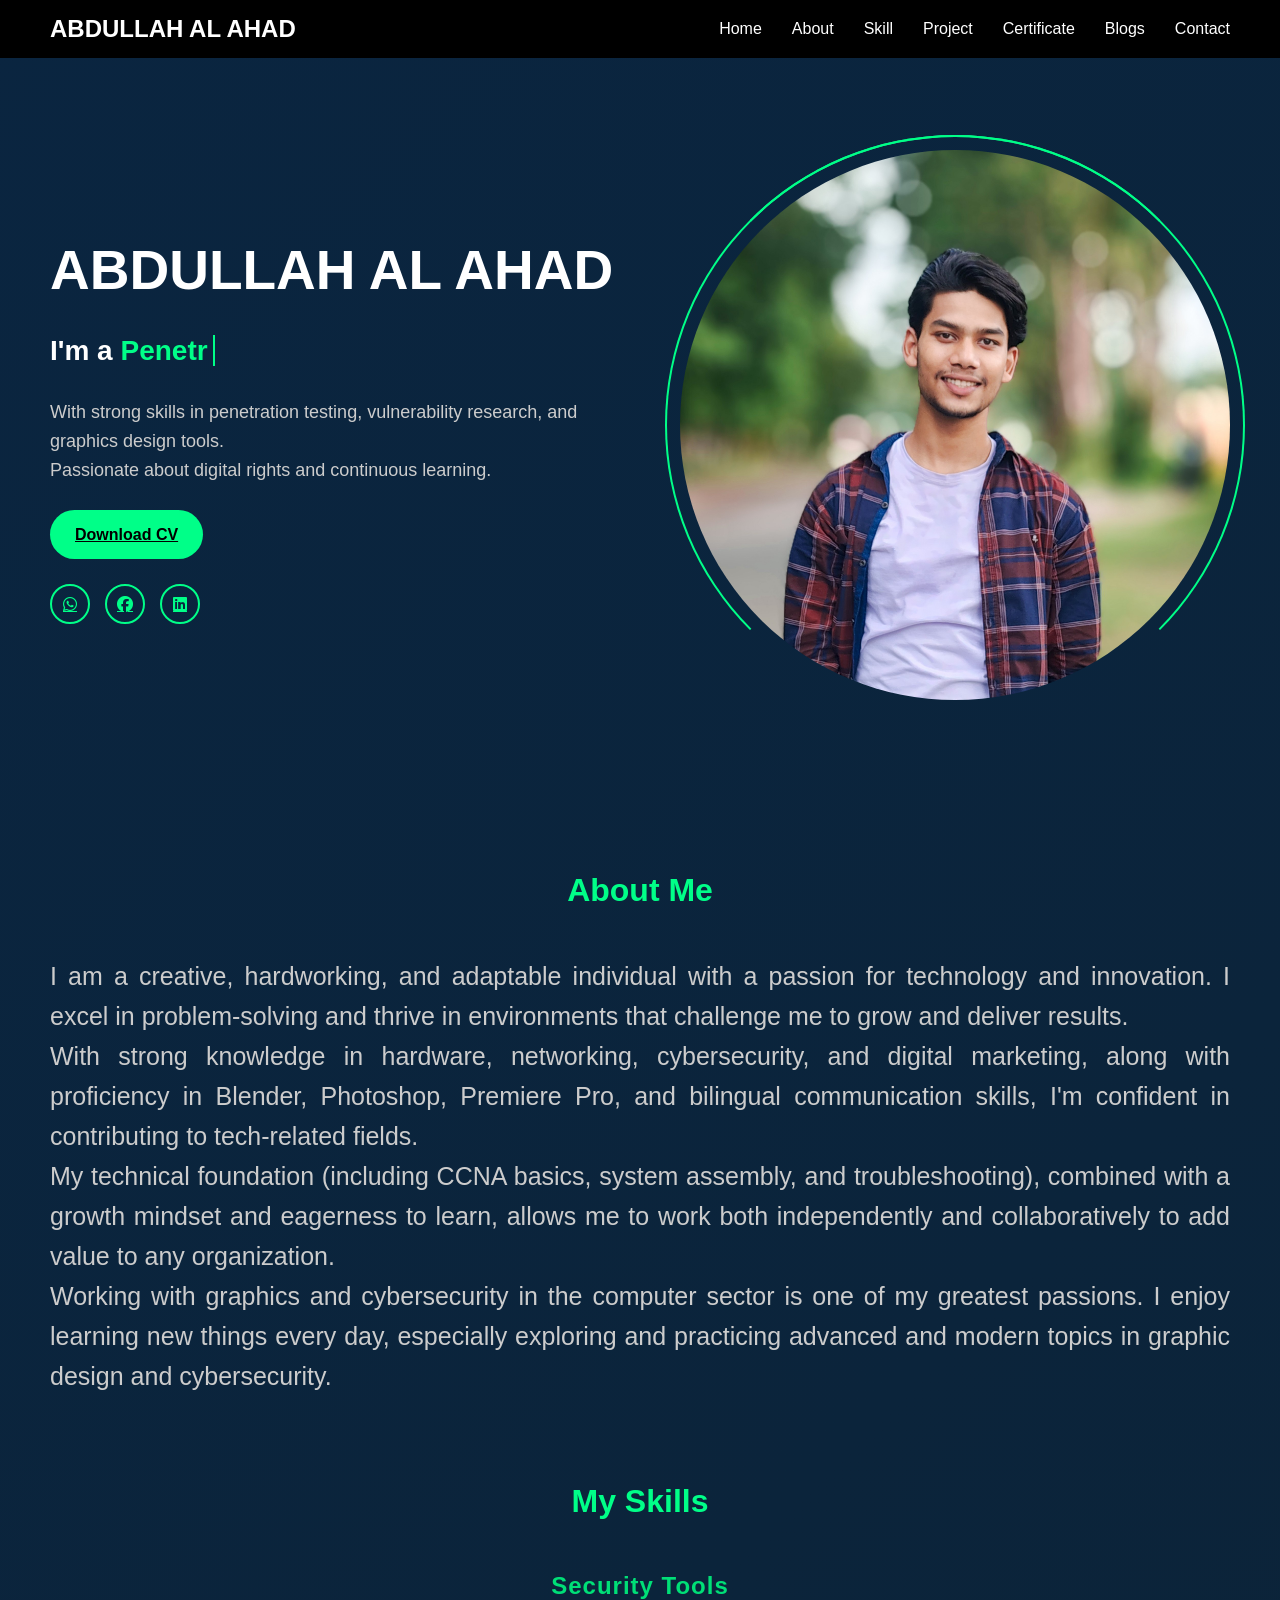
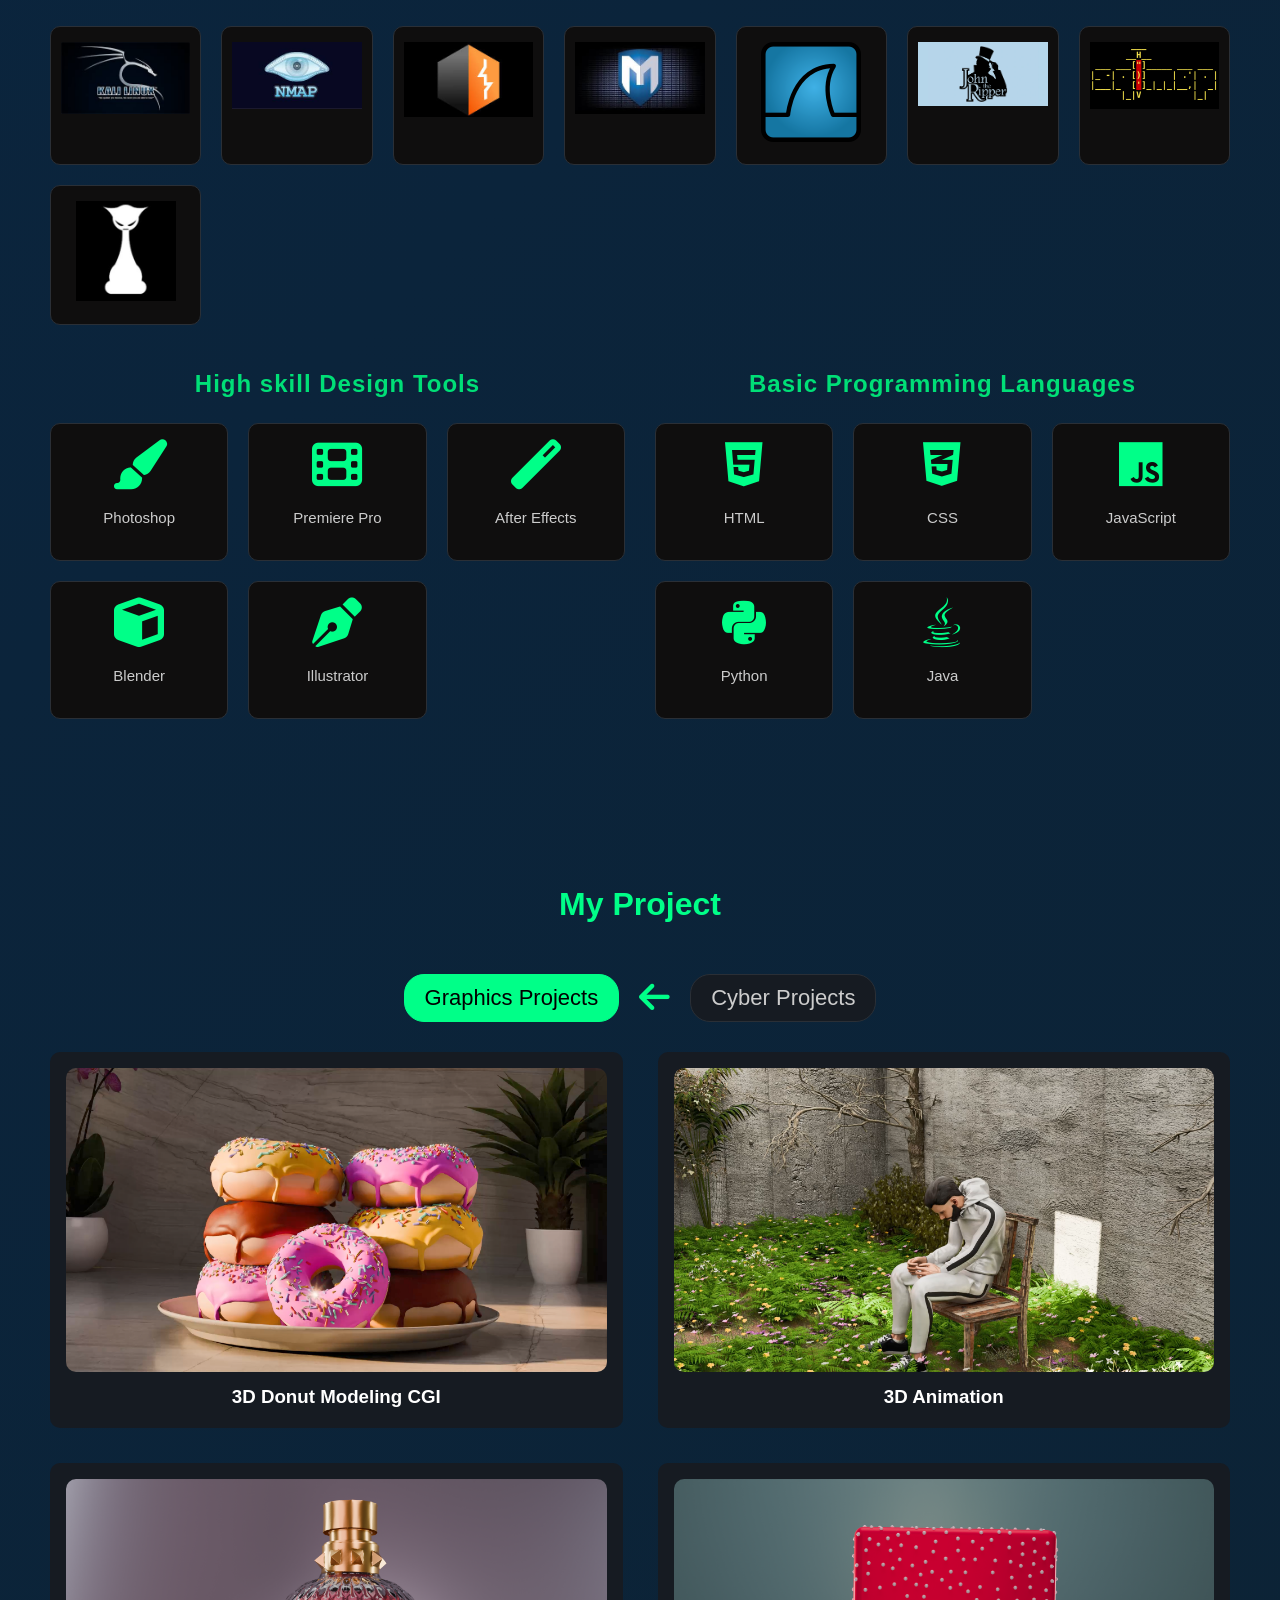
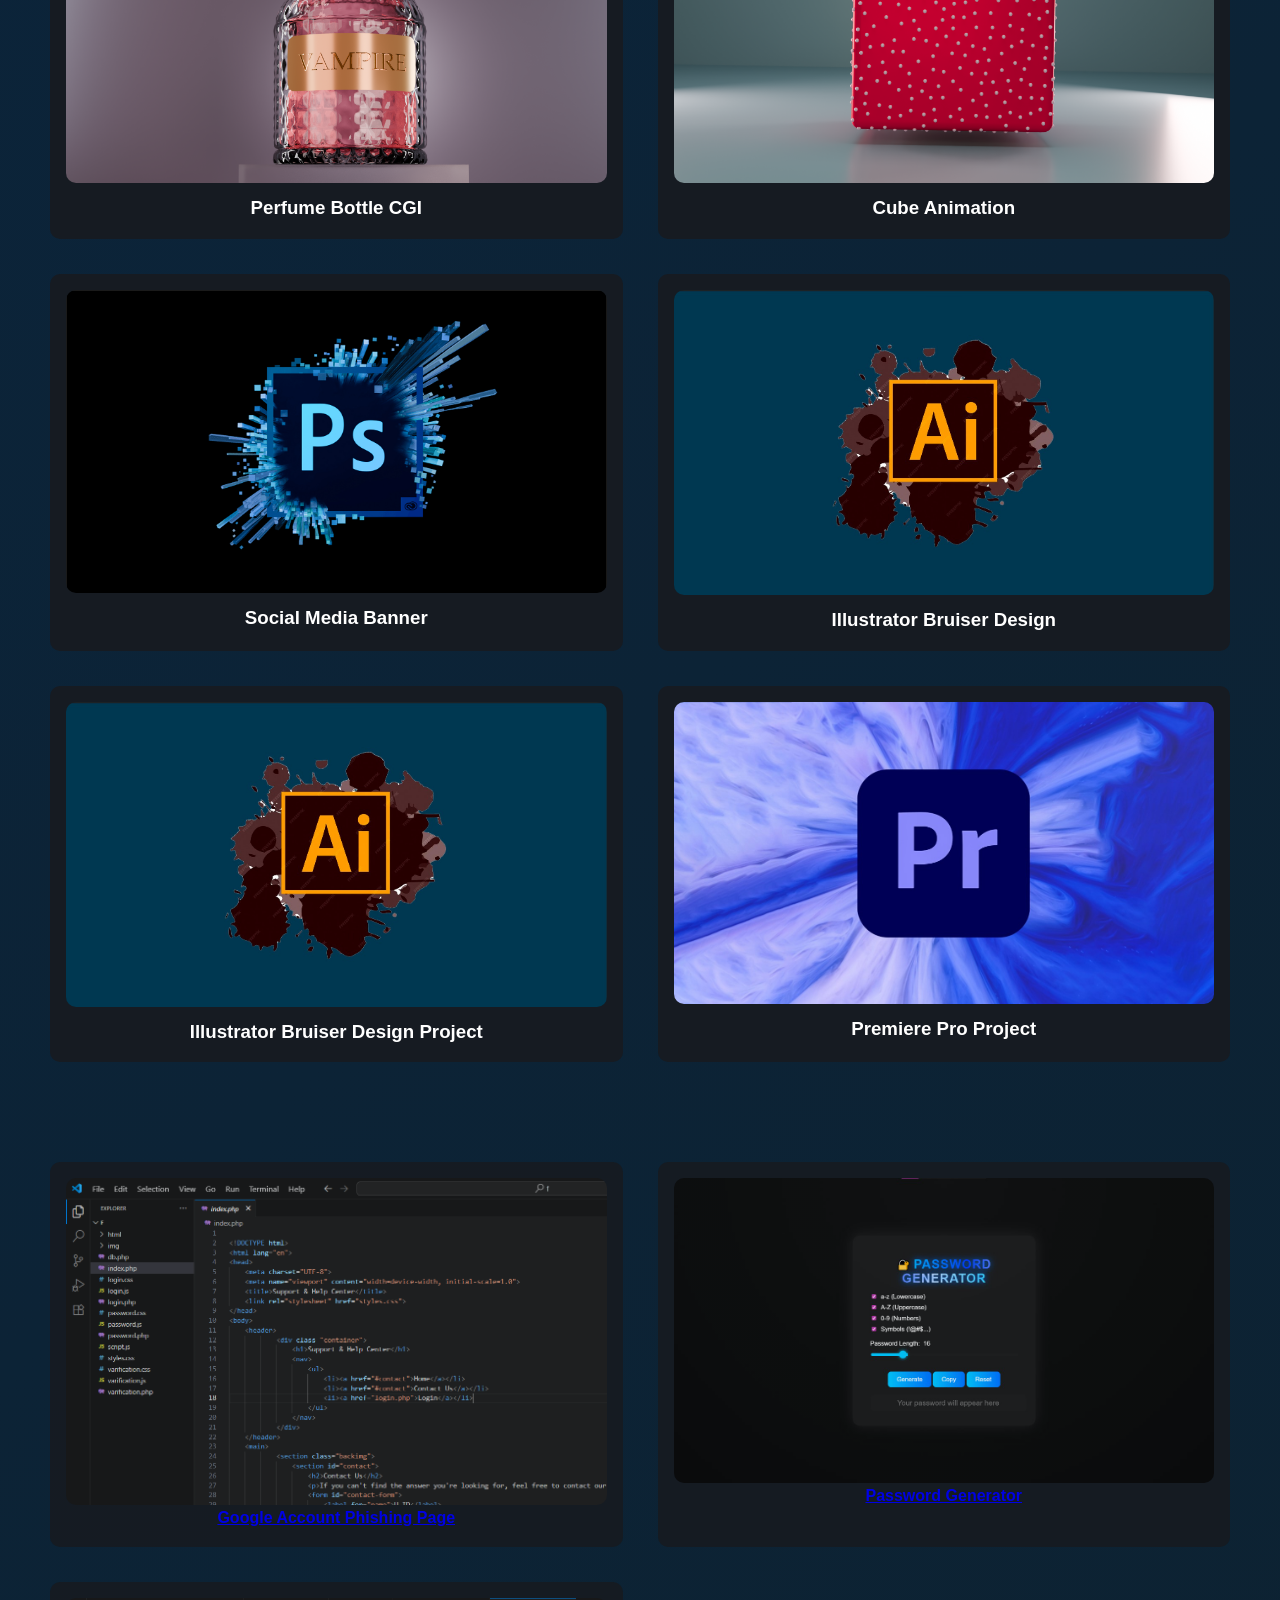
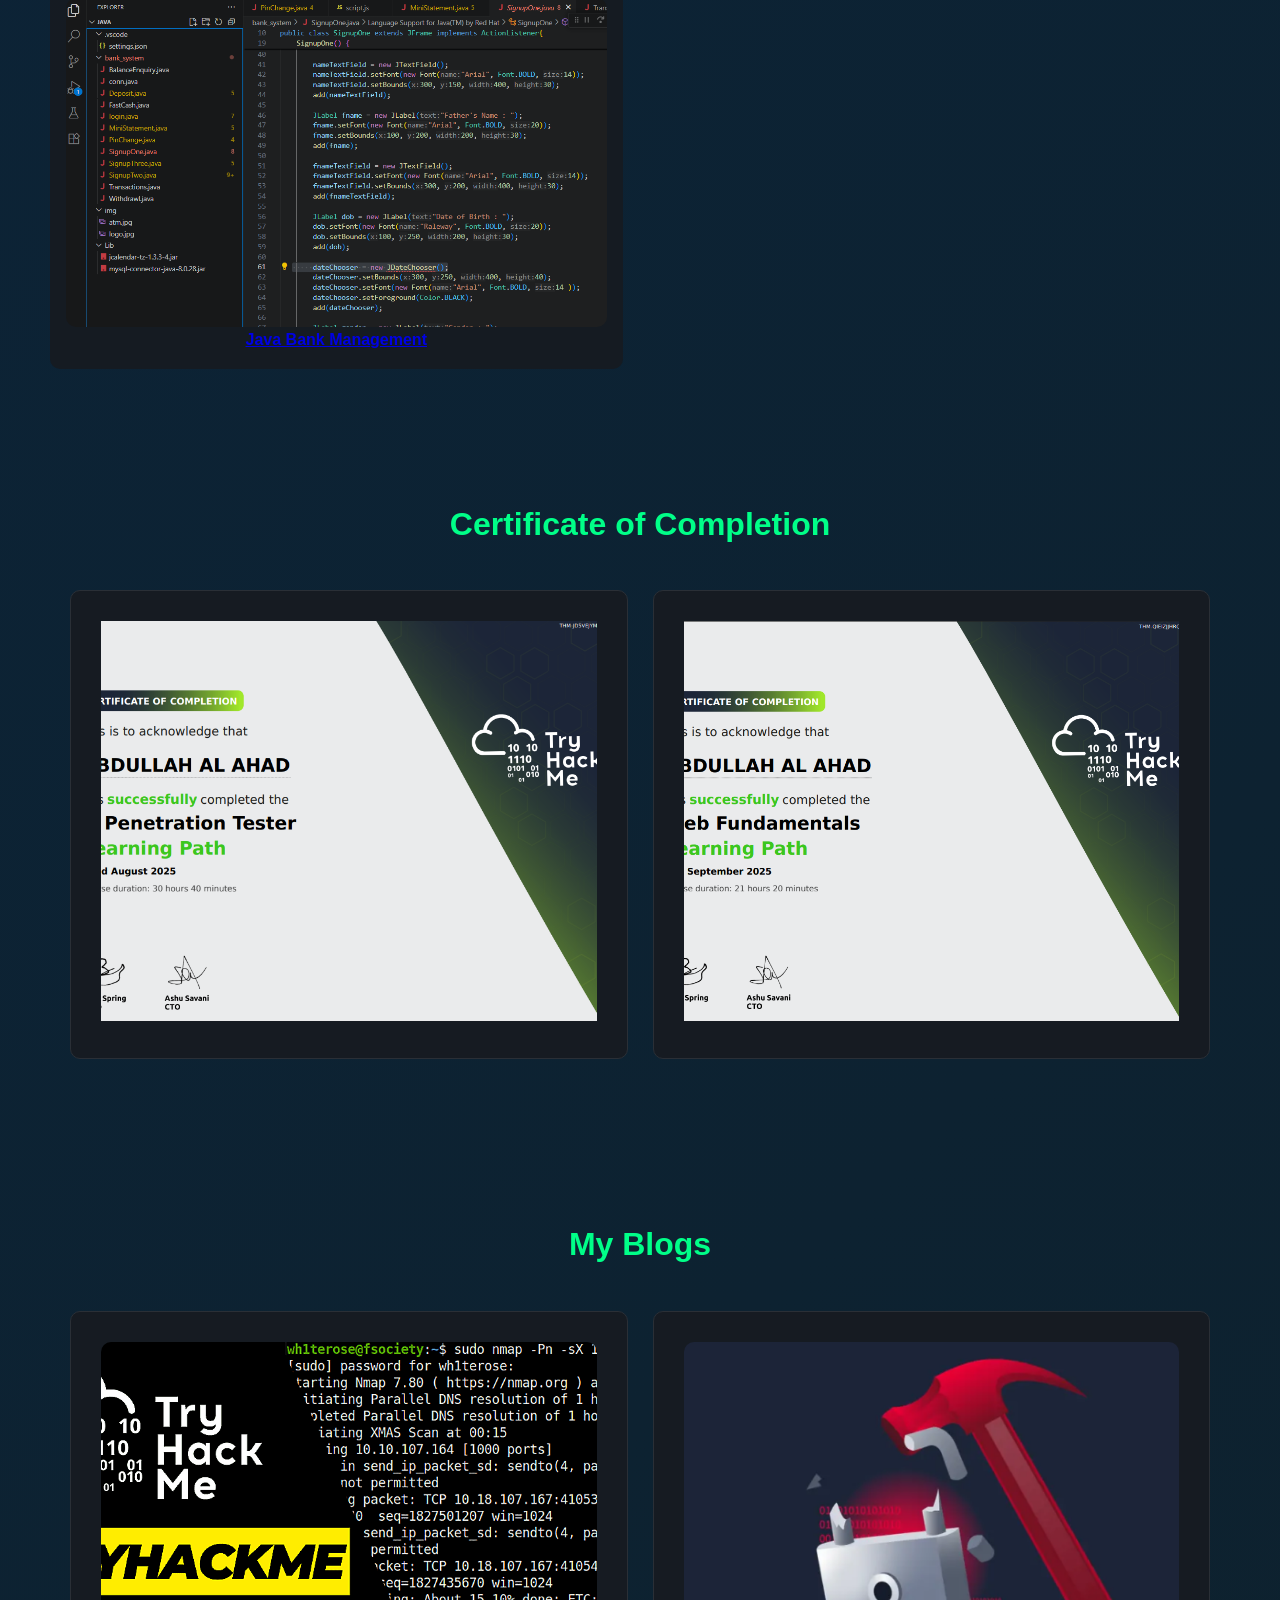
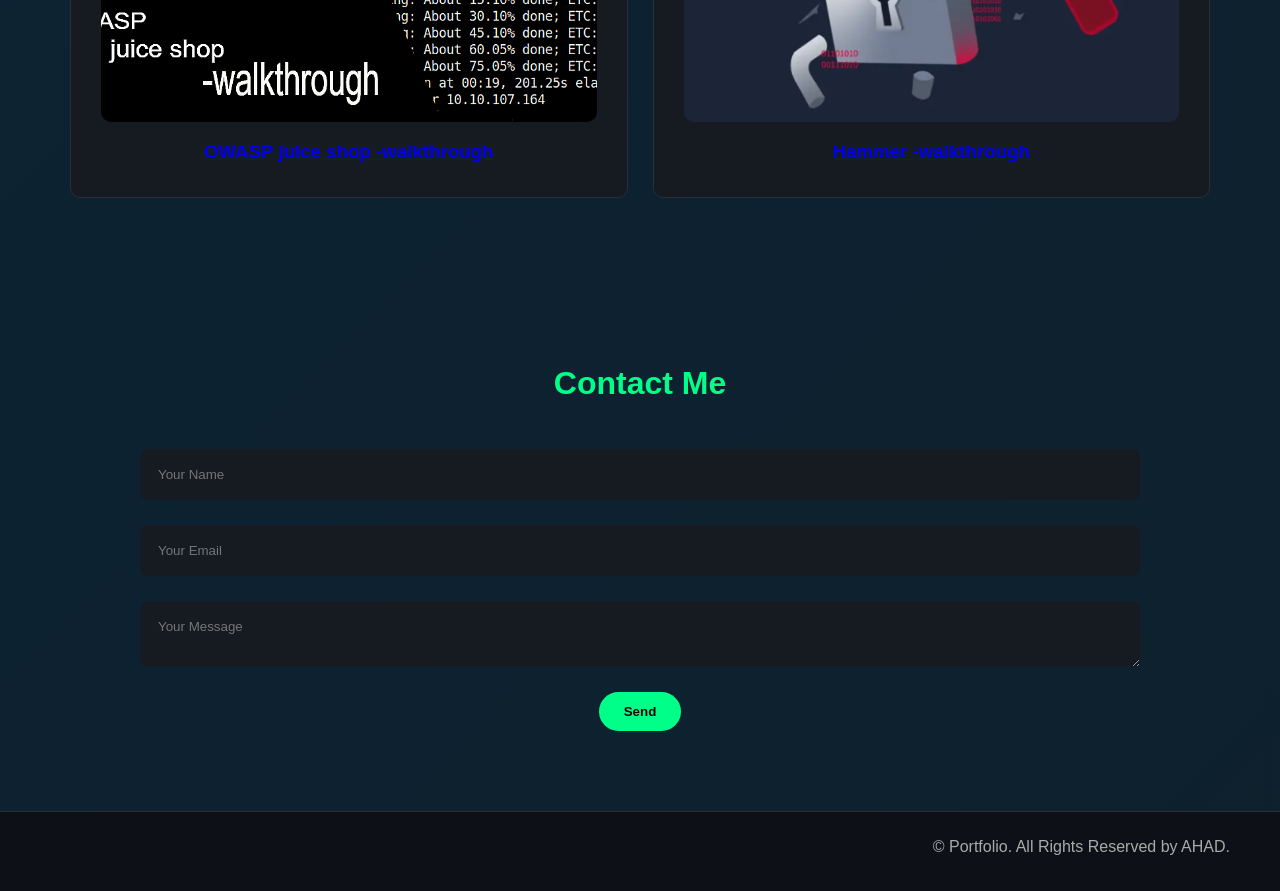
==== index.html @ 7170bb82 "code Update new" ====
<!DOCTYPE html>
<html lang="en">
<head>
  <meta charset="UTF-8">
  <meta name="viewport" content="width=device-width, initial-scale=1.0">
  <title>Portfolio</title>
  <link rel="stylesheet" href="styles.css">
  <script defer src="script.js"></script>
  <link rel="stylesheet" href="https://cdnjs.cloudflare.com/ajax/libs/font-awesome/6.5.0/css/all.min.css">
</head>
<body>

  <header>
    <nav class="navbar">
      <div class="logo">ABDULLAH AL AHAD</div>
      <ul class="nav-links">
        <li><a href="#hero">Home</a></li>
        <li><a href="#about">About</a></li>
        <li><a href="#skill">Skill</a></li>
        <li><a href="#portfolio">Project</a></li>
        <li><a href="#services">Certificate</a></li>
        <li><a href="#blog">Blogs</a></li>
        <li><a href="#contact">Contact</a></li>
      </ul>
    </nav>
  </header>

  <!-- Hero Section -->
  <section id="hero" class="hero">
    <div class="hero-text">
      <h1>ABDULLAH AL AHAD</h1>
      <h2>I'm a <span class="highlight" id="typed-text"></span></h2>
      <p>
        With strong skills in penetration testing, vulnerability research, and<br> graphics design tools.
        <br>
        Passionate about digital rights and continuous learning.
      </p>
      <div class="buttons">
        <a href="img/cv.pdf" class="btn" download="ABDULLAH AL AHAD.pdf">Download CV</a>
      </div>

        <div class="socials">
          <a href="https://wa.me/8801737795035" target="_blank"><i class="fab fa-whatsapp"></i></a>
          <a href="https://www.facebook.com/alahad99" target="_blank"><i class="fab fa-facebook"></i></a>
          <a href="#"><i class="fab fa-linkedin"></i></a> 
        </div>
      
    </div>
    <div class="hero-image">
      <div class="circle circle1"></div>
      <div class="circle circle2"></div>
      <img src="img/profile.jpg" alt="profile_image">
    </div>
  </section>

  <!-- About Section -->
  <section id="about" class="about">
    <h2 class="section-title">About Me</h2>
    <p>
       I am a creative, hardworking, and adaptable individual with a passion for technology and innovation. I excel in problem-solving and thrive in environments that challenge me to grow and deliver results.
       <br>
      With strong knowledge in hardware, networking, cybersecurity, and digital marketing, along with proficiency in Blender, Photoshop, Premiere Pro, and bilingual communication skills, I'm confident in contributing to tech-related fields.
      <br>
      My technical foundation (including CCNA basics, system assembly, and troubleshooting), combined with a growth mindset and eagerness to learn, allows me to work both independently and collaboratively to add value to any organization.
      <br>
      Working with graphics and cybersecurity in the computer sector is one of my greatest passions. I enjoy learning new things every day, especially exploring and practicing advanced and modern topics in graphic design and cybersecurity.
    </p>
  </section>

  <!-- Skill Section -->
  <section id="skill" class="skill">
    <h2 class="section-title">My Skills</h2>
    <div class="skills-container">
      <!-- Security Tools -->
      <div class="skills-column security-tools">
        <h3 class="skill-subtitle">Security Tools</h3>
        <div class="skills-grid">
          <div class="service-box">
            <img src="security/kali.jpeg" alt="Kali Linux" class="tool-logo">
           
          </div>
          <div class="service-box">
            <img src="security/nmap.jpeg" alt="Nmap" class="tool-logo">
          
          </div>
          <div class="service-box"><img src="security/burpsuite.jpeg" alt="Burp Suite" class="tool-logo"></div>
          <div class="service-box"><img src="security/metasploit.jpeg" alt="Metasploit" class="tool-logo"></div>
          <div class="service-box"><img src="security/wireshark.png" alt="Wireshark" class="tool-logo"></div>
          <div class="service-box"><img src="security/john.png" alt="John the Ripper" class="tool-logo"></div>
          <div class="service-box"><img src="security/sqlmap.png" alt="SQLmap" class="tool-logo"></div>
          <div class="service-box"><img src="security/hashcat.jpeg" alt="Hashcat" class="tool-logo"></div>
        </div>
      </div>

      <!-- Design + Programming Row -->
      <div class="skills-row">
        <!-- Design Tools -->
        <div class="skills-column design-tools">
          <h3 class="skill-subtitle">High skill Design Tools</h3>
          <div class="skills-grid">
            <div class="service-box"><i class="fas fa-paint-brush"></i><h3>Photoshop</h3></div>
            <div class="service-box"><i class="fas fa-film"></i><h3>Premiere Pro</h3></div>
            <div class="service-box"><i class="fas fa-magic"></i><h3>After Effects</h3></div>
            <div class="service-box"><i class="fas fa-cube"></i><h3>Blender</h3></div>
            <div class="service-box"><i class="fas fa-pen-nib"></i><h3>Illustrator</h3></div>
          </div>
        </div>

        <!-- Programming Languages -->
        <div class="skills-column programming-languages">
          <h3 class="skill-subtitle">Basic Programming Languages</h3>
          <div class="skills-grid">
            <div class="service-box"><i class="fab fa-html5"></i><h3>HTML</h3></div>
            <div class="service-box"><i class="fab fa-css3-alt"></i><h3>CSS</h3></div>
            <div class="service-box"><i class="fab fa-js"></i><h3>JavaScript</h3></div>
            <div class="service-box"><i class="fab fa-python"></i><h3>Python</h3></div>
            <div class="service-box"><i class="fab fa-java"></i><h3>Java</h3></div>
          </div>
        </div>
      </div>
    </div>
  </section>


<!-- <<<<<<<<   Portfolio Section   >>>>>>>>>>> -->
<section id="portfolio" class="portfolio">
  <h2 class="section-title">My Project</h2>

  <div class="portfolio-filter">
    <button class="filter-btn active" data-filter="graphics">Graphics Projects</button>
    <span class="arrow-icon"><i id="arrow-icon" class="fas fa-arrow-left"></i></span>
    <button class="filter-btn" data-filter="cyber">Cyber Projects</button>
  </div>

  <div id="portfolio-wrapper">

    <!--  GRAPHICS SECTION -->
    <div id="graphics-section" class="portfolio-section">
      <div class="portfolio-grid">

        <!-- GRAPHICS CARD-1 -->
        <div class="card" data-category="graphics">
          <div class="media-box">
            <img src="img/donut/donut.png" class="main-preview" />
            <img src="img/donut/donut1.png" class="extra" style="display:none;">
            <img src="img/donut/donut2.png" class="extra" style="display:none;">
            <img src="img/donut/donut3.png" class="extra" style="display:none;">
            <img src="img/donut/donut4.png" class="extra" style="display:none;">
            <video src="img/donut/Cycle Donut.mp4" class="extra" style="display:none;"></video>
          </div>
          <h3>3D Donut Modeling CGI</h3>
        </div>

        <!-- GRAPHICS CARD-2 -->
        <div class="card" data-category="graphics">
          <div class="media-box">
            <img src="img/animation/animation.png" class="main-preview" />
            <img src="img/animation/animation1.png" class="extra" style="display:none;">
            <img src="img/animation/animation2.png" class="extra" style="display:none;">
            <img src="img/animation/animation3.png" class="extra" style="display:none;">
            <img src="img/animation/animation4.png" class="extra" style="display:none;">
            <video src="img/animation/animaton.mp4" class="extra" style="display:none;"></video>
          </div>
          <h3>3D Animation</h3>
        </div>

        <!-- GRAPHICS CARD-3 -->
        <div class="card" data-category="graphics">
          <div class="media-box">
            <img src="img/perfume-b/cgi.png" class="main-preview" />
            <img src="img/perfume-b/cgi0.png" class="extra" style="display:none;">
            <img src="img/perfume-b/cgi1.png" class="extra" style="display:none;">
            <img src="img/perfume-b/cgi2.png" class="extra" style="display:none;">
            <img src="img/perfume-b/cgi3.png" class="extra" style="display:none;">
            <img src="img/perfume-b/cgi5.png" class="extra" style="display:none;">
            <img src="img/perfume-b/cgi6.png" class="extra" style="display:none;">
            <video src="img/perfume-b/cgi.mp4" class="extra" style="display:none;"></video>
          </div>
          <h3>Perfume Bottle CGI</h3>
        </div>

        <!-- GRAPHICS CARD-4 -->
        <div class="card" data-category="graphics">
          <div class="media-box">
            <img src="img/cube/cubex.png" class="main-preview" />
            <img src="img/cube/cube.png" class="extra" style="display:none;">
            <img src="img/cube/cube2.png" class="extra" style="display:none;">
            <img src="img/cube/cube3.png" class="extra" style="display:none;">
            <img src="img/cube/cube4.png" class="extra" style="display:none;">
            <img src="img/cube/cube5.png" class="extra" style="display:none;">
            <video src="img/cube/cube.mp4" class="extra" style="display:none;"></video>
          </div>
          <h3>Cube Animation</h3>
        </div>

                        <!-- GRAPHICS CARD-5 -->
        <div class="card" data-category="graphics">
          <div class="media-box">
            <img src="photoshop/Photoshop.png" class="main-preview" />
            <img src="photoshop/P1.png" class="extra" style="display:none;">
            <img src="photoshop/P2.png" class="extra" style="display:none;">
            <img src="photoshop/P3.png" class="extra" style="display:none;">
            <img src="photoshop/P6.png" class="extra" style="display:none;">
            <img src="photoshop/P4.png" class="extra" style="display:none;">
            <img src="photoshop/P5.png" class="extra" style="display:none;">
          </div>
          <h3>Social Media Banner</h3>
        </div>

                        <!-- GRAPHICS CARD-6 -->
        <div class="card" data-category="graphics">
          <div class="media-box">
            <img src="illustrator/illutrator.jpg" class="main-preview" />
            <img src="illustrator/U soft Tech/1.png" class="extra" style="display:none;">
            <img src="illustrator/U soft Tech/2.png" class="extra" style="display:none;">
            <img src="illustrator/U soft Tech/3.png" class="extra" style="display:none;">
            <img src="illustrator/U soft Tech/4.png" class="extra" style="display:none;">
            <img src="illustrator/U soft Tech/5.png" class="extra" style="display:none;">
            <img src="illustrator/U soft Tech/6.png" class="extra" style="display:none;">
            <img src="illustrator/U soft Tech/7.png" class="extra" style="display:none;">
            <img src="illustrator/U soft Tech/8.png" class="extra" style="display:none;">
            <img src="illustrator/U soft Tech/9.png" class="extra" style="display:none;">
            <img src="illustrator/U soft Tech/10.png" class="extra" style="display:none;">
            <img src="illustrator/U soft Tech/11.png" class="extra" style="display:none;">
            <img src="illustrator/U soft Tech/12.png" class="extra" style="display:none;">
          </div>
          <h3>Illustrator Bruiser Design</h3>
        </div>

        <!-- GRAPHICS CARD-7 -->
        <div class="card" data-category="graphics">
          <div class="media-box">
            <img src="illustrator/illutrator.jpg" class="main-preview" />
            <img src="illustrator/U Corporate/1.png" class="extra" style="display:none;">
            <img src="illustrator/U Corporate/2.png" class="extra" style="display:none;">
            <img src="illustrator/U Corporate/3.png" class="extra" style="display:none;">
            <img src="illustrator/U Corporate/4.png" class="extra" style="display:none;">
            <img src="illustrator/U Corporate/5.png" class="extra" style="display:none;">
            <img src="illustrator/U Corporate/6.png" class="extra" style="display:none;">
            <img src="illustrator/U Corporate/7.png" class="extra" style="display:none;">
            <img src="illustrator/U Corporate/8.png" class="extra" style="display:none;">
            <img src="illustrator/U Corporate/9.png" class="extra" style="display:none;">
            <img src="illustrator/U Corporate/10.png" class="extra" style="display:none;">
            <img src="illustrator/U Corporate/11.png" class="extra" style="display:none;">
            <img src="illustrator/U Corporate/12.png" class="extra" style="display:none;">
            <img src="illustrator/U Corporate/13.png" class="extra" style="display:none;">
            <img src="illustrator/U Corporate/14.png" class="extra" style="display:none;">
            <img src="illustrator/U Corporate/15.png" class="extra" style="display:none;">
            <img src="illustrator/U Corporate/16.png" class="extra" style="display:none;">
            <img src="illustrator/U Corporate/17.png" class="extra" style="display:none;">
            <img src="illustrator/U Corporate/18.png" class="extra" style="display:none;">
            <img src="illustrator/U Corporate/19.png" class="extra" style="display:none;">
            <img src="illustrator/U Corporate/20.png" class="extra" style="display:none;">
            <img src="illustrator/U Corporate/21.png" class="extra" style="display:none;">
          </div>
          <h3>Illustrator Bruiser Design Project</h3>
        </div>

        <!-- GRAPHICS CARD-8 -->
        <div class="card" data-category="graphics">
          <div class="media-box">
            <img src="premiere pro/premiere pro.jpg" class="main-preview" />
            <video src="premiere pro/1.mp4" class="extra" style="display:none;"></video>
            <video src="premiere pro/2.mp4" class="extra" style="display:none;"></video>
            <video src="premiere pro/3.mp4" class="extra" style="display:none;"></video>
            <video src="premiere pro/4.mp4" class="extra" style="display:none;"></video>
          </div>
          <h3>Premiere Pro Project</h3>
        </div>

      </div>
    </div>

    <!-- CYBER SECTION -->
    <div id="cyber-section" class="portfolio-section">
        <div class="portfolio-grid">

        <div class="card" data-category="cyber">
          <a href="https://github.com/alahad99/phising" target="_blank">
            <img src="img/phising.png" alt="project">
            <h4>Google Account Phishing Page</h4>
          </a>
        </div>

        <div class="card" data-category="cyber">
          <a href="https://password-generator-bq2k.onrender.com/" target="_blank">
            <img src="img/password_genarator.jpg" alt="project">
            <h4>Password Generator</h4>
          </a>
        </div>

        <div class="card" data-category="cyber">
          <a href="https://github.com/alahad99/java-project" target="_blank">
            <img src="img/java.png" alt="project">
            <h4>Java Bank Management</h4>
          </a>
        </div>
      </div>
    </div>

  </div>
</section>



<!-- Services Section -->
<section id="services" class="services">
  <h2 class="section-title">Certificate of Completion</h2>
  <div class="services-grid">

    <a href="https://tryhackme.com/certificate/THM-JD5VEJYMZH" target="_blank" class="service-box">
      <img src="security/tester.png" alt="Jr Penetration Tester" class="certificate-img">
    </a>

    <a href="https://tryhackme.com/certificate/THM-QIEIZJJHRQ" target="_blank" class="service-box">
      <img src="security/web.png" alt="Web Fundamentals" class="certificate-img">
    </a>

  </div>
</section>


<!-- Blog Section -->
  <section id="blog" class="blog">
  <h2 class="section-title">My Blogs</h2>
  <div class="blog-list">
    <a href="https://medium.com/@engineerahad01/cracking-the-owasp-juice-shop-my-story-of-finding-vulnerabilities-b3797fc3eae4?source=friends_link&sk=c3f0fb97de49b8a9087256af6b100ea5" target="_blank" class="blog-card">
      <img src="img/owasp.png" alt="Medium Blog" class="blog-img">
      <h3>OWASP juice shop -walkthrough</h3>
    </a>

   <a href="https://medium.com/@engineerahad01/tryhackme-hammer-64d1628dd74b" target="_blank" class="blog-card">
      <img src="img/hammer.png" alt="Hammer room" class="blog-img">
      <h3>Hammer -walkthrough</h3>
    </a>
  </div>
</section> 

  
  <!-- Contact Section -->
  <section id="contact" class="contact">
    <h2 class="section-title">Contact Me</h2>
    <form action="https://formspree.io/f/mwpqdlrl" method="POST">
      <input type="text" name="name" placeholder="Your Name" required>
      <input type="email" name="email" placeholder="Your Email" required>
      <textarea name="message" placeholder="Your Message" required></textarea>
      <input type="text" name="_gotcha" style="display:none">
      <input type="hidden" name="_captcha" value="true">
      <button type="submit" class="btn">Send</button>
    </form>
  </section>


<!-- FULLSCREEN POPUP -->
<div id="lightbox" class="lightbox">

    <span class="close-btn">&times;</span>

    <!-- Arrows -->
    <span class="nav-btn prev-btn">&#10094;</span>
    <span class="nav-btn next-btn">&#10095;</span>

    <!-- MAIN VIEWER -->
    <div class="viewer-box">
      
      
        <img id="viewer-img">
        <video id="viewer-video" controls></video>
          <span id="video-icon" class="video-icon"></span>
    </div>

    <!-- THUMBNAIL STRIP -->
    <div class="thumb-strip" id="thumb-strip"></div>

</div>



  <!-- Footer -->
  <footer class="footer">
    <p>© Portfolio. All Rights Reserved by AHAD.</p>
  </footer>
</body>
</html>
---- styles.css ----
/* General */
* {
  margin: 0;
  padding: 0;
  box-sizing: border-box;
  font-family: "Poppins", sans-serif;
}

html,
body {
  width: 100%;
  overflow-x: hidden;
  background: #0d1117;
  color: #fff;
  line-height: 1.6;
  scroll-behavior: smooth;
}

body {
  background: linear-gradient(
    -45deg,
    #0d1117,
    #0a192f,
    #0f2027,
    #0a2540
  );
  background-size: 400% 400%;
  animation: bgMove 18s ease infinite;
}

@keyframes bgMove {
  0% { background-position: 0% 50%; }
  50% { background-position: 100% 50%; }
  100% { background-position: 0% 50%; }
}



/* Section title */
.section-title {
  text-align: center;
  font-size: 32px;
  color: #00ff88;
  margin-bottom: 40px;
}


/* Navbar */
.navbar {
  width: 100%;
  padding: 10px 50px;
  display: flex;
  justify-content: space-between;
  align-items: center;
  background: rgb(0, 0, 0);
  position: fixed;
  top: 0;
  left: 0;
  z-index: 1000;
}

.navbar .logo {
  font-size: 24px;
  font-weight: 700;
  color: #fff;
}

.nav-links {
  list-style: none;
  display: flex;
  gap: 30px;
  align-items: center;
}

.nav-links a {
  color: #ffffff;
  text-decoration: none;
  transition: color 0.25s ease;
}

.nav-links a:hover {
  color: #00ff88;
}

/* Hero Section */
.hero {
  display: flex;
  justify-content: flex-start;
  align-items: center;
  padding: 100px 50px;
  gap: 60px;
  min-height: calc(100vh - 120px);
  padding-bottom: 125px;
  padding-top: 150px;
}

.hero-text {
  flex: 1;
  min-width: 250px;
}

.hero-text h1 {
  font-size: 55px;
  font-weight: 800;
}

.hero-text h2 {
  font-size: 28px;
  margin: 15px 0;
}

.hero-text .highlight {
  color: #00ff88;
}

.hero-text p {
  font-size: 18px;
  line-height: 1.6;
  margin: 25px 0;
  color: #ccc;
}

.buttons {
  display: flex;
  gap: 15px;
  margin-top: 20px;
  margin-bottom: 15px;
}

.btn {
  background: #00ff88;
  padding: 12px 25px;
  border-radius: 30px;
  color: #000;
  font-weight: 600;
  transition: 0.3s;
  border: none;
  cursor: pointer;
}

.btn:hover {
  background: transparent;
  border: 2px solid #00ff88;
  color: #00ff88;
}

.socials {
  display: flex;
  gap: 15px;
  padding-top: 10px;
}

.socials a {
  width: 40px;
  height: 40px;
  border: 2px solid #00ff88;
  border-radius: 70%;
  display: flex;
  justify-content: center;
  align-items: center;
  transition: all 0.25s ease;
  color: #00ff88;
}

.socials a:hover {
  background: #00ff88;
  border: 2px solid #00ff88;
  color: #0d1117;
}

/* Typed text */
#typed-text {
  border-right: 2px solid #00ff88;
  padding-right: 5px;
  animation: blink 0.7s steps(1) infinite;
}

@keyframes blink {
  50% {
    border-color: transparent;
  }
}

/* Hero Image */
.hero-image {
  flex-shrink: 0;
  width: 550px;
  height: 550px;
  position: relative;
}

.hero-image img {
  width: 100%;
  height: 100%;
  object-fit: cover;
  border-radius: 50%;
  position: relative;
  z-index: 4;
}

.circle {
  position: absolute;
  top: -15px;
  left: -15px;
  width: calc(100% + 30px);
  height: calc(100% + 30px);
  border-radius: 50%;
  pointer-events: none;
}

.circle1 {
  border: 2px solid transparent;
  border-top: 2px solid #00ff88;
  border-right: 2px solid #00ff88;
  animation: rotateCW 6s linear infinite;
  z-index: 1;
}

.circle2 {
  border: 2px solid transparent;
  border-top: 2px solid #00ff88;
  border-left: 2px solid #00ff88;
  animation: rotateCCW 6s linear infinite;
  z-index: 2;
}

@keyframes rotateCW {
  0% {
    transform: rotate(0deg);
  }
  100% {
    transform: rotate(360deg);
  }
}

@keyframes rotateCCW {
  0% {
    transform: rotate(0deg);
  }
  100% {
    transform: rotate(-360deg);
  }
}

/* About Section */
.about {
  max-width: fit-content;
  padding: 0 50px;
  text-align: justify;
  font-size: 25px;
  color: #ccc;
  padding-top: 40px;
}

/* Skill Section */
/* ============================= Skill Section ================================== */
.skill {
  padding: 80px 50px;
  opacity: 0;
  transform: translateY(50px);
  transition: 0.6s ease-in-out;
}

.skill.visible {
  opacity: 1;
  transform: translateY(0);
}

.skills-container {
  display: flex;
  flex-direction: column;
  gap: 40px;
}

.skills-row {
  display: flex;
  gap: 30px;
  flex-wrap: wrap;
}

.skills-column {
  width: 100%;
}

.skills-column.design-tools,
.skills-column.programming-languages {
  flex: 1;
  min-width: 300px;
}

.skill-subtitle {
  font-size: 24px;
  margin-bottom: 20px;
  color: #00df77;
  text-align: center;
  letter-spacing: 1px;
}

.skills-grid {
  display: grid;
  grid-template-columns: repeat(auto-fill, minmax(150px, 1fr));
  gap: 20px;
}

.skills-grid .service-box {
  background: #0f0e0e;
  padding: 15px 10px;
  border-radius: 10px;
  text-align: center;
  transition: transform 0.3s, border 0.3s;
  border: 1px solid #2a2f36;
  cursor: pointer;
}

.skills-grid .service-box i {
  font-size: 50px;
  margin-bottom: 0px;
  color: #00ff88;
}

.skills-grid .service-box img.tool-logo {
  width: 100%;
  height: auto;
  max-height: 100px;
  object-fit: contain;
  margin-bottom: 0px;
}

.skills-grid .service-box h3 {
  font-size: 15px;
  font-weight: 500;
  color: #ccc;
  margin: 0;
}

.skills-grid .service-box:hover {
  border: 1px solid #00ff88;
  transform: translateY(-5px);
}



/* Portfolio Section */
.portfolio {
  padding: 80px 50px;
}

.portfolio-filter {
  display: flex;
  justify-content: center;
  align-items: center;
  gap: 20px;
  margin-bottom: 30px;
  flex-wrap: wrap;
}

.filter-btn {
  background: #161b22;
  padding: 10px 20px;
  border-radius: 20px;
  color: #ccc;
  font-size: 22px;
  font-weight: 500;
  border: 1px solid #2a2f36;
  cursor: pointer;
  transition: all 0.3s ease;
  margin-bottom: 26px;
}

.filter-btn:hover,
.filter-btn.active {
  background: #00ff88;
  color: #000;
  border: 1px solid #00ff88;
}

.arrow-icon {
  font-size: 35px;
  color: #00ff88;
  animation: bounceArrow 1.5s infinite;
  margin-bottom: 26px;
}

/* Wrapper */
#portfolio-wrapper {
  display: flex;
  flex-direction: column;
  gap: 40px;
  transition: all 0.6s ease;
}

/* Each section */
.portfolio-section {
  transition: transform 0.6s ease, opacity 0.6s ease;
}

/* Active Order Classes */
.top {
  order: 1;
}

.bottom {
  order: 2;
}

/* Animation (slide smooth) */
.slide-up {
  transform: translateY(-30px);
  opacity: 1;
}

.slide-down {
  transform: translateY(30px);
  opacity: 0.95;
}



@keyframes bounceArrow {
  0%,
  20%,
  50%,
  80%,
  100% {
    transform: translateY(0);
  }
  40% {
    transform: translateY(-8px);
  }
  60% {
    transform: translateY(-3px);
  }
}

.portfolio-grid {
  display: grid;
  grid-template-columns: repeat(2, minmax(0, 1fr));
  gap: 35px;
}

.card {
 background: #161b22;
  padding: 16px;
  border-radius: 10px;
  text-align: center;

  width: 100%;
  box-sizing: border-box;

  display: flex;
  flex-direction: column;
  gap: 10px;

  transition: transform 0.3s ease, border 0.3s ease;
}

.card img,
.card video {
  width: 100%;
  height: auto;            /* image ratio maintain */
  display: block;          /* extra gap remove */
  object-fit: contain;     /* no cut */
  border-radius: 10px;
  margin: 0;   
}

.card:hover {
  transform: translateY(-8px);
  border: 2px solid #00ff88;
}



/* Services Section */
.services {
  padding: 80px 50px;
}

.services-grid {
  max-width: 1450px;
  margin: 0 auto;
  padding: 0 20px;
  display: grid;
  grid-template-columns: repeat(auto-fit, minmax(300px, 1fr));
  gap: 25px;
}

.service-box {
  background: #161b22;
  border-radius: 10px;
  overflow: hidden;
  text-align: center;
  transition: transform 0.3s, border 0.3s;
  cursor: pointer;
  padding: 30px;
  border: 1px solid #2a2f36;
}

.service-box:hover {
  border: 2px solid #00ff88;
  transform: translateY(-8px);
}

.certificate-img {
  width: 100%;
  height: 400px;
  object-fit: cover;
}

.service-box h3 {
  padding: 15px;
  font-size: 18px;
  color: #fff;
}

/* Blog Section */
.blog {
  padding: 80px 50px;
}

.blog-list {
  max-width: 1450px;
  margin: 0 auto;
  padding: 0 20px;
  display: grid;
  grid-template-columns: repeat(auto-fit, minmax(300px, 1fr));
  gap: 25px;
}


.blog-card {
  background: #161b22;
  border-radius: 10px;
  overflow: hidden;
  text-align: center;
  transition: transform 0.3s, border 0.3s;
  cursor: pointer;
  padding: 30px;
  border: 1px solid #2a2f36;
  display: flex;
  flex-direction: column;
  align-items: center;
}

.blog-card:hover {
  border: 2px solid #00ff88;
  transform: translateY(-8px);
}

.blog-img {
  width: 100%;
  height: 380px;  /* services এর মতো height কমাও */
  object-fit: cover;
  border-radius: 10px;
  margin-bottom: 15px;
}


/* Contact Section */
.contact {
  padding: 80px 50px;
  text-align: center;
}

.contact form {
  max-width: 1000px;
  margin: auto;
  display: flex;
  flex-direction: column;
  gap: 25px;
}

.contact input,
.contact textarea {
  padding: 18px;
  border: none;
  border-radius: 8px;
  outline: none;
  background: #161b22;
  color: #fff;
  resize: vertical;
}

.contact button {
  align-self: center;
  background: #00ff88;
  color: #000;
  padding: 12px 25px;
  border-radius: 30px;
  font-weight: 600;
  transition: 0.3s;
  border: none;
  cursor: pointer;
}

.contact button:hover {
  background: transparent;
  border: 2px solid #00ff88;
  color: #00ff88;
}

/* Footer */
footer {
  background: #0d1117;
  padding: 22px 50px;
  text-align: right;
  border-top: 1px solid #2a2f36;
  color: #ccc;
}

footer p {
  font-size: 16px;
  margin-bottom: 10px;
  color: #aaa;
}

/* Download Button */
.download-excel-btn {
  display: inline-block;
  margin: 10px auto;
  padding: 8px 16px;
  background-color: #00ff88;
  color: #192216;
  text-align: center;
  border-radius: 4px;
  cursor: pointer;
  transition: background-color 0.3s;
}

.download-excel-btn:hover {
  background-color: rgba(47, 255, 0, 0.38);
}

/* Responsive */
@media (max-width: 1024px) {
  .hero-image {
    width: 350px;
    height: 350px;
  }

  .portfolio-grid {
    grid-template-columns: repeat(2, 1fr);
  }
}

@media (max-width: 768px) {
  .hero {
    flex-direction: column;
    align-items: center;
    text-align: center;
    padding-top: 90px;
  }

  .hero-image {
    width: 300px;
    height: 300px;
    margin-bottom: 30px;
  }

    .navbar {
    padding: 8px 14px;
  }

  .nav-links a {
    font-size: 15px;
    padding: 4px 2px;
  }

  .nav-links {
    gap: 18px;
    flex-wrap: nowrap;
    white-space: nowrap;
  }

  .portfolio-grid {
    grid-template-columns: repeat(auto-fill, minmax(250px, 1fr));
  }

  .skills-grid {
    grid-template-columns: repeat(auto-fill, minmax(120px, 1fr));
  }

 .portfolio-filter {
    display: flex;
    flex-direction: row;
    justify-content: center;
    align-items: center;     /* arrow vertical center */
    gap: 14px;
  }

  .filter-btn {
    font-size: 18px;         /* bigger text */
    padding: 14px 18px;      /* bigger button */
    border-radius: 22px;
    line-height: 1;          /* vertical balance */
    white-space: nowrap;
    transition: transform 0.65s ease, background 0.9s ease;
  }

  .filter-btn:active {
    transform: scale(0.92);
  }

  .arrow-icon {
    display: flex;
    align-items: center;     /* arrow middle */
    justify-content: center;
    font-size: 24px;         /* bigger arrow */
    margin-top: 0px;
    line-height: 1;
  }


  .services-grid,
  .portfolio-grid,
  .blog-list {
    grid-template-columns: 1fr;
  }
}

@media (max-width: 420px) {
  .navbar {
    padding: 8px 16px;
  }

    .nav-links a {
    font-size: 14px;
  }

  .hero-text h1 {
    font-size: 36px;
  }

  .hero-text h2 {
    font-size: 18px;
  }

  .section-title {
    font-size: 24px;
  }
}




/* Dark popup */
.lightbox {
  position: fixed;
  inset: 0;
  background: rgba(0,0,0,0.75);
  display: none;
  justify-content: center;
  align-items: center;
  flex-direction: column;
  z-index: 9999;
  animation: fadeIn 0.4s ease;
}

/* fade animation */
@keyframes fadeIn {
  from { opacity: 0; }
  to   { opacity: 1; }
}

/* MAIN VIEWER BOX */
.viewer-box {
  width: 70%;
  height: 70%;
  background: #111;
  border: 3px solid #00ff88;
  border-radius: 10px;
  display: flex;
  justify-content: center;
  align-items: center;
  position: relative;
  box-shadow: 0 0 25px #00ff88;
  animation: popUp 0.4s ease;
}

/* animation */
@keyframes popUp {
  from { transform: scale(0.8); opacity: 0; }
  to   { transform: scale(1);   opacity: 1; }
}

.viewer-box img,
.viewer-box video {
  max-width: 100%;
  max-height: 100%;
  object-fit: contain; /* no crop */
  border-radius: 8px;
}

/* Close */
.close-btn {
  position: absolute;
  top: 20px;
  right: 40px;
  font-size: 45px;
  cursor: pointer;
  color: #00ff88;
  z-index: 99999;
}

/* ARROWS */
.nav-btn {
  position: absolute;
  top: 50%;
  font-size: 60px;
  cursor: pointer;
  color: #00ff88;
  padding: 10px;
  z-index: 10000;
  user-select: none;
  transition: 0.2s;
}
.nav-btn:hover {
  color: white;
  text-shadow: 0 0 15px #00ff88;
}

.prev-btn { left: 5%; }
.next-btn { right: 5%; }

/* THUMBNAILS */
.thumb-strip {
  display: flex;
  gap: 15px;
  margin-top: 25px;
  padding: 10px;
  overflow-x: auto;
  max-width: 90%;
}

.thumb-strip img,
.thumb-strip video {
  width: 120px;
  height: 80px;
  object-fit: cover;
  border: 2px solid #333;
  border-radius: 8px;
  cursor: pointer;
  transition: 0.2s;
}

.thumb-strip img.active,
.thumb-strip video.active {
  border: 2px solid #00ff88;
  box-shadow: 0 0 10px #00ff88;
  transform: scale(1.05);
}


/* Thumbnail video badge */
.thumb-video-icon {
  position: absolute;
  bottom: 12px;
  right: 40px;
  font-size: 28px;
  color: #00ff88;
  background: rgba(0, 0, 0, 0.6);
  padding: 4px 14px;
  border-radius: 10px;
  pointer-events: none;
}

/* ===============================
   PROJECT SLIDER: STABLE + LOWER POSITION
================================ */

/* Thumbnail strip base fix */
.thumb-strip {
  margin-top: 14px;              /* 👈 image থেকে নিচে নামানো */
  padding-bottom: 10px;          /* space for slider */
  overflow-x: auto;
  overflow-y: hidden;
  scrollbar-gutter: stable;      /* space reserve (important) */
}

/* -------------------------------
   FORCE VISIBLE SCROLLBAR (Webkit)
-------------------------------- */
.thumb-strip::-webkit-scrollbar {
  height: 8px;
}

.thumb-strip::-webkit-scrollbar-track {
  background: #0d1117;
  border-radius: 10px;
}

.thumb-strip::-webkit-scrollbar-thumb {
  background: linear-gradient(
    270deg,
    #1e90ff,
    #6ecbff,
    #00ff88,
    #1e90ff
  );
  background-size: 400% 100%;
  border-radius: 10px;
  animation: slideBarFlow 4s ease-in-out infinite;
}

/* Firefox support (always visible style) */
.thumb-strip {
  scrollbar-width: thin;
  scrollbar-color: #00ff88 #0d1117;
}

/* Animation */
@keyframes slideBarFlow {
  0%   { background-position: 100% 50%; }
  50%  { background-position: 0% 50%; }
  100% { background-position: 100% 50%; }
}


/* ================= MOBILE VIEW FIX (ONLY VIEW, NO STRUCTURE CHANGE) ================= */

@media (max-width: 768px) {

    .thumb-strip {
  margin-top: 18px;              /* 👈 image থেকে নিচে নামানো */
  padding-bottom: 10px;          /* space for slider */
  overflow-x: auto;
  overflow-y: hidden;
  scrollbar-gutter: stable;  
  }

  /* Make slide bar more visible on mobile */
  .thumb-strip::-webkit-scrollbar {
    height: 10px;
  }

  .thumb-strip::-webkit-scrollbar-track {
  background: #0d1117;
  border-radius: 10px;
}

  /* Navbar */
  .navbar {
    flex-direction: column;
    align-items: center;
    gap: 10px;
  }

  .nav-links {
    flex-wrap: wrap;
    justify-content: center;
    gap: 12px;
  }

  /* Hero */
  .hero {
    padding: 120px 20px 60px;
    gap: 30px;
  }

  .hero-text h1 {
    font-size: 34px;
  }

  .hero-text h2 {
    font-size: 20px;
  }

  .hero-text p {
    font-size: 16px;
  }

  .hero-image {
    width: 260px;
    height: 260px;
  }

  /* About */
  .about {
    padding: 0 20px;
    font-size: 18px;
  }

  /* Sections padding */
  .skill,
  .portfolio,
  .services,
  .blog,
  .contact {
    padding: 60px 20px;
  }

  /* Portfolio cards */
  .portfolio-grid {
    grid-template-columns: 1frepeat(auto-fit, minmax(280px, 1fr));
    gap: 20px;
  }

  /* Certificates & Blogs image fix */
  .certificate-img,
  .blog-img {
    height: 260px;
  }

  /* Footer */
  footer {
    text-align: center;
    padding: 20px;
  }

  /* Lightbox */
  .viewer-box {
    width: 92%;
    height: 60%;
  }

  .nav-btn {
    font-size: 40px;
  }

  .close-btn {
    font-size: 35px;
    right: 20px;
  }
}

@media (max-width: 420px) {
  .hero-text h1 {
    font-size: 30px;
  }

  .hero-text h2 {
    font-size: 18px;
  }

  .section-title {
    font-size: 22px;
  }

  .hero-image {
    width: 220px;
    height: 220px;
  }
}
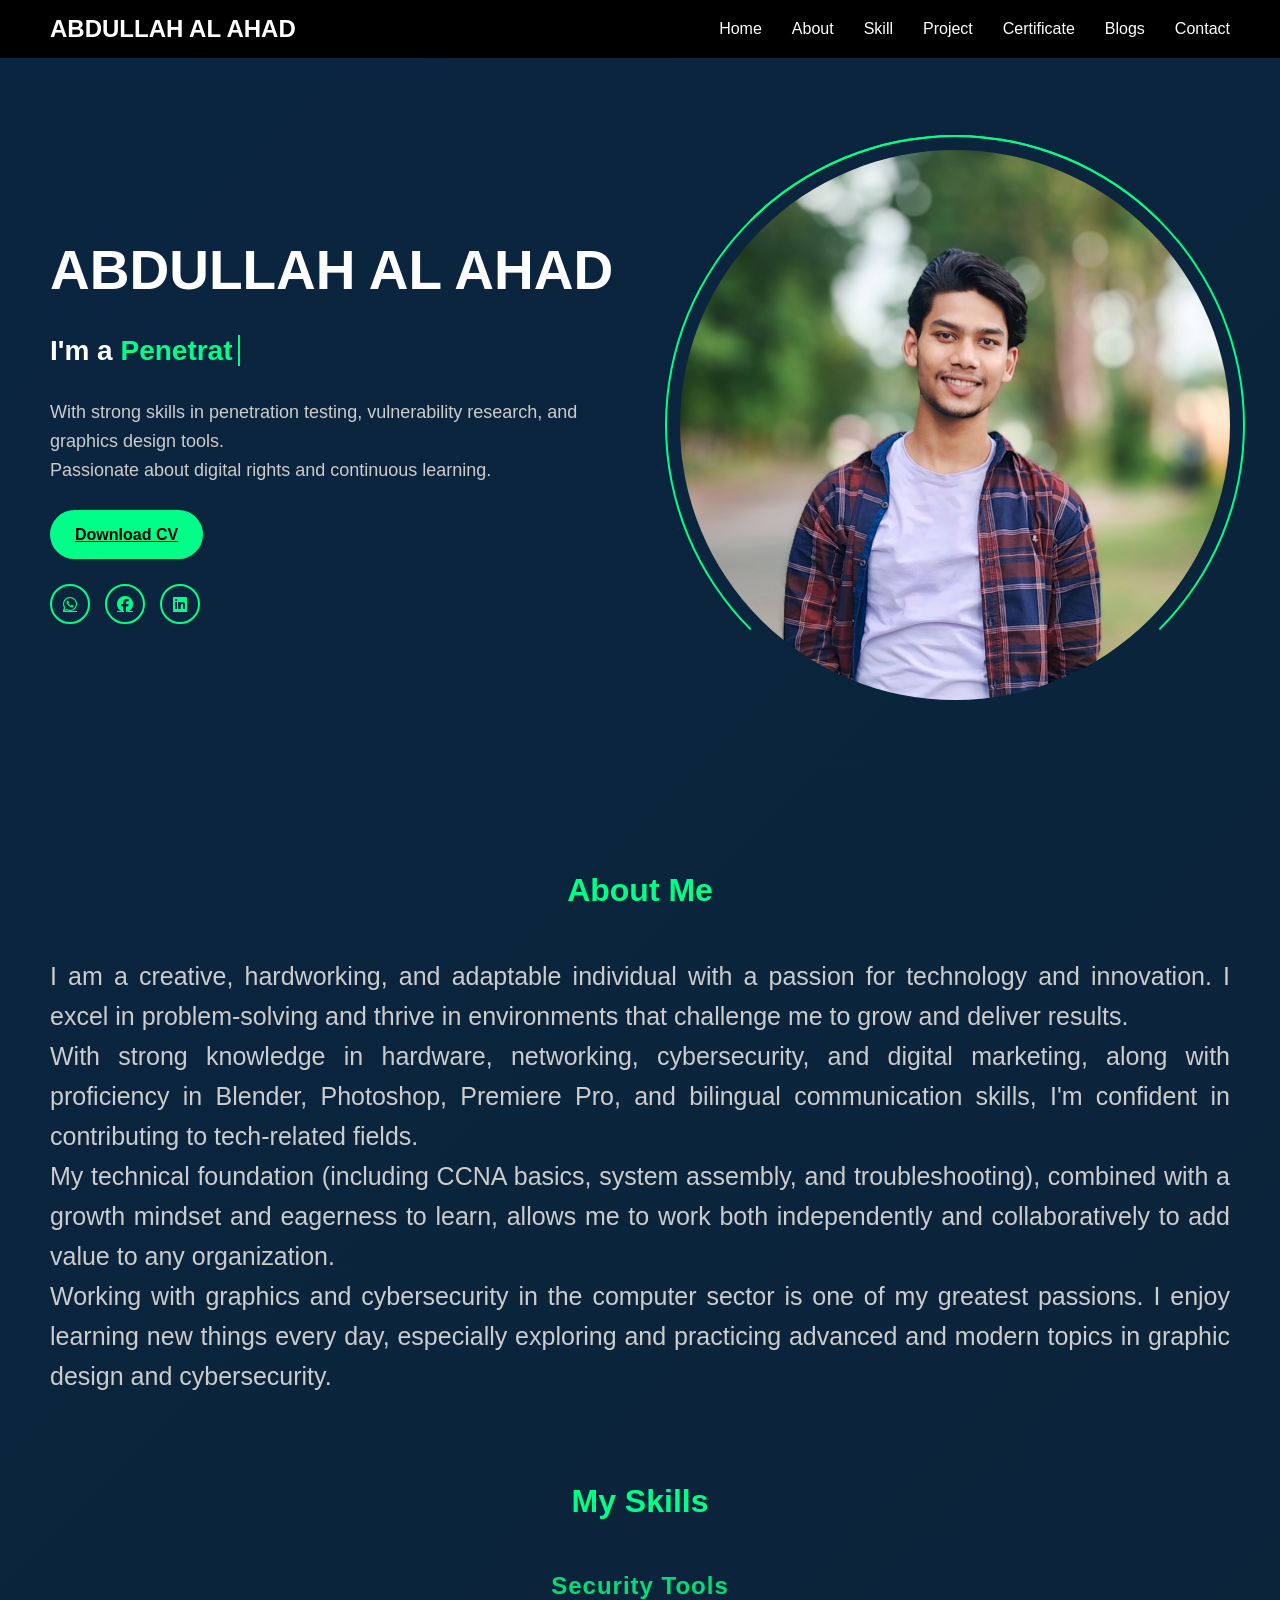
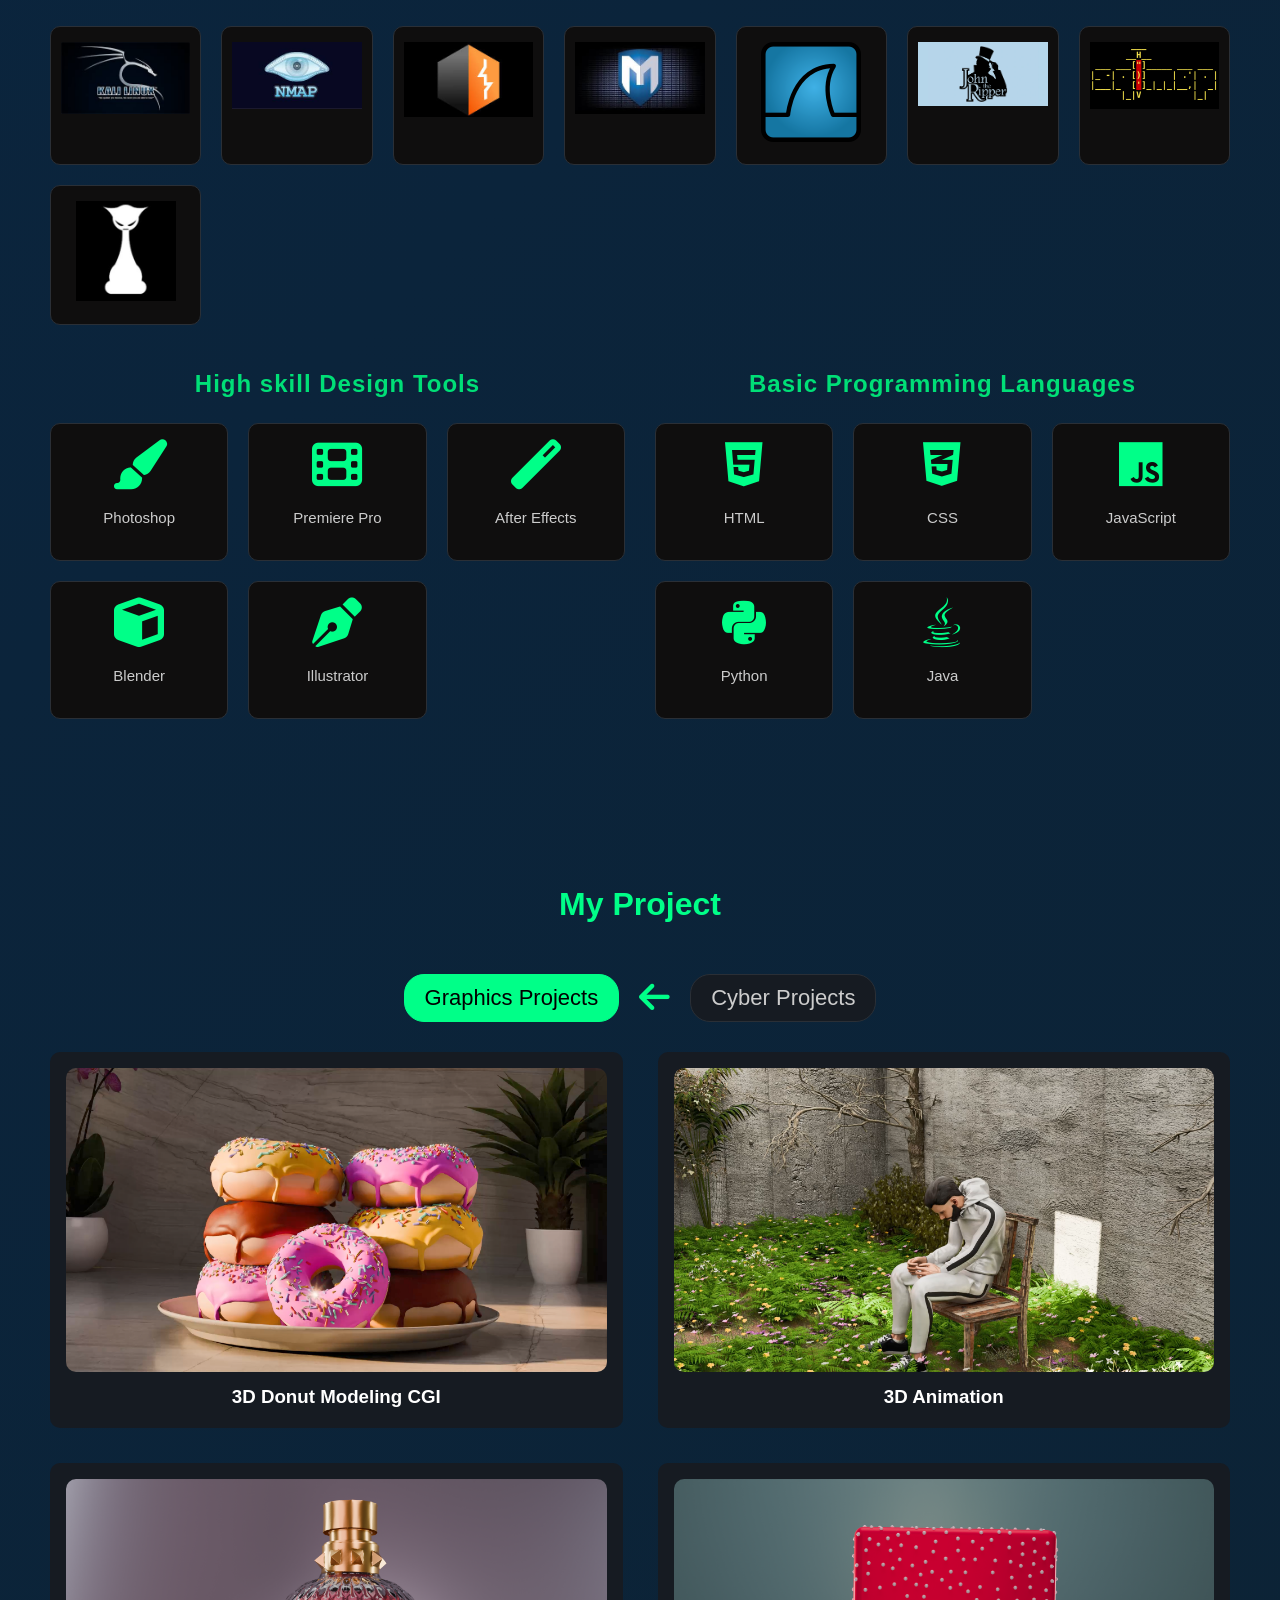
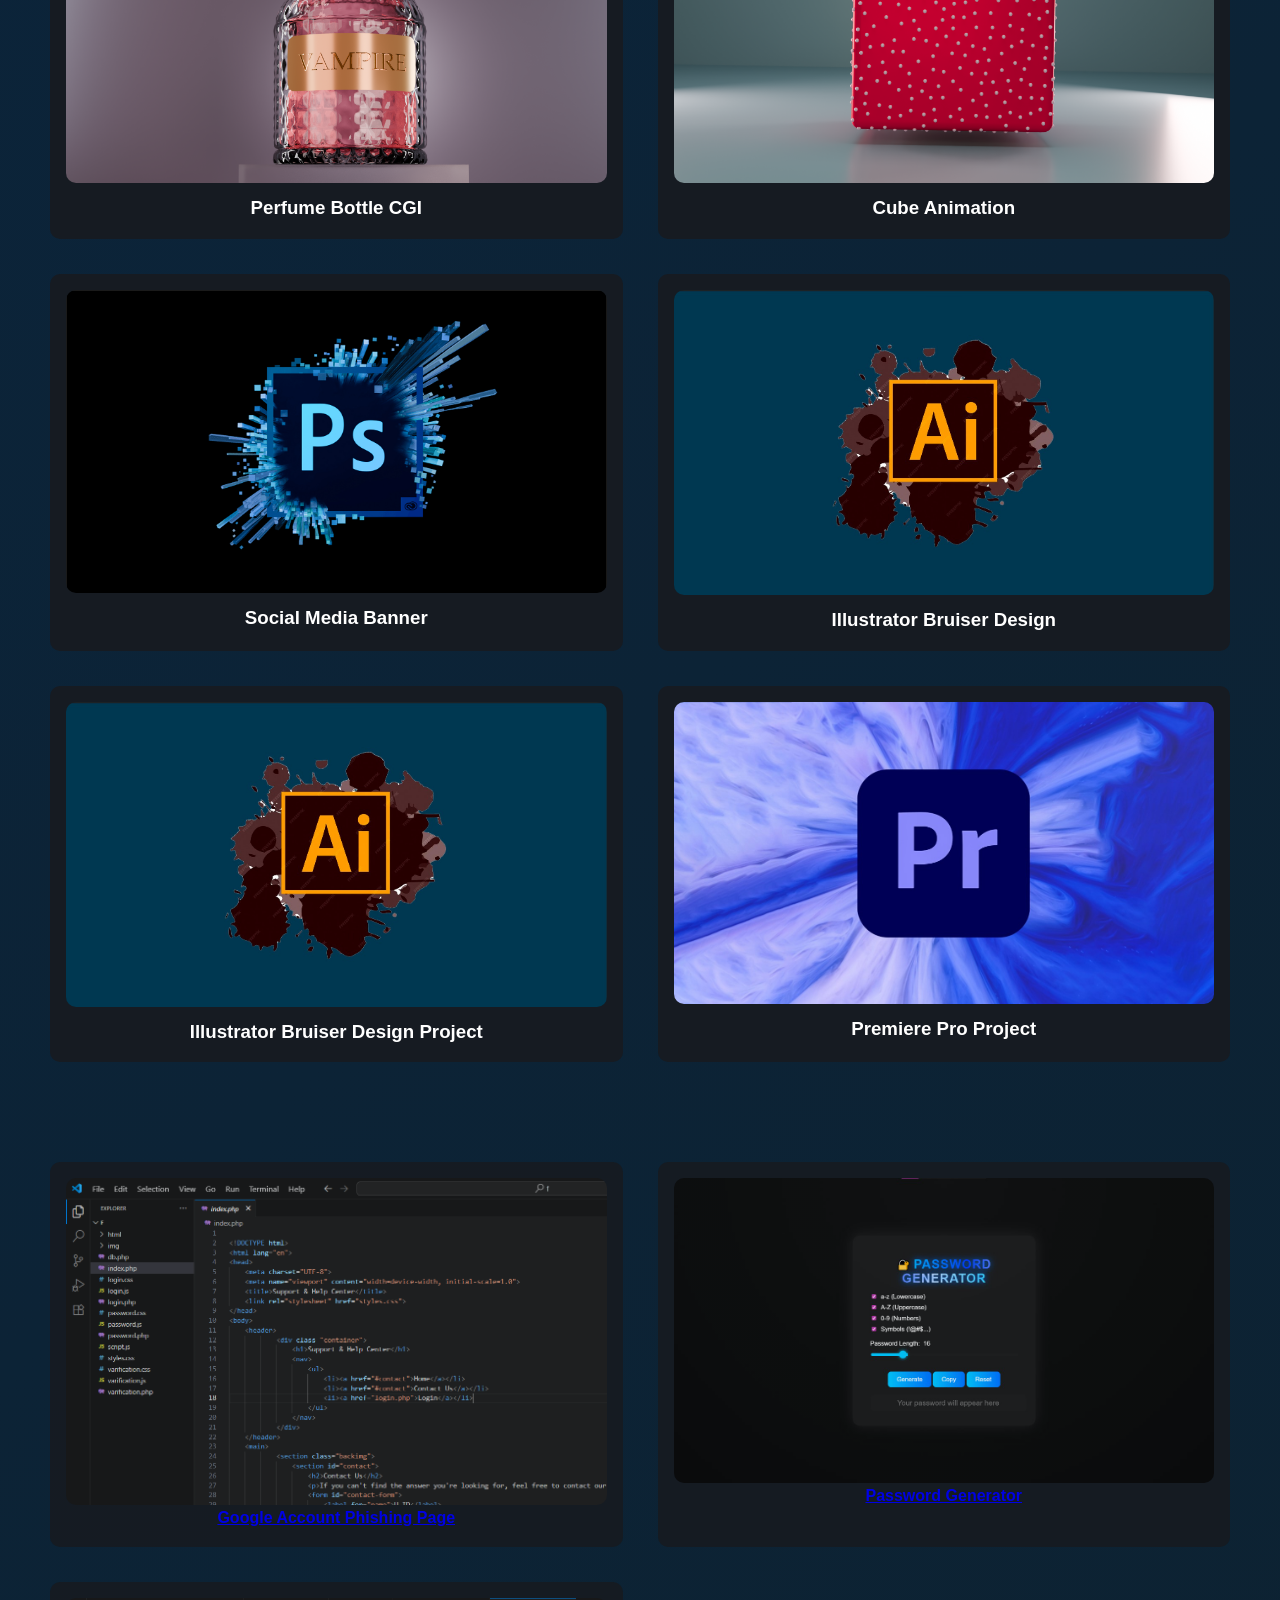
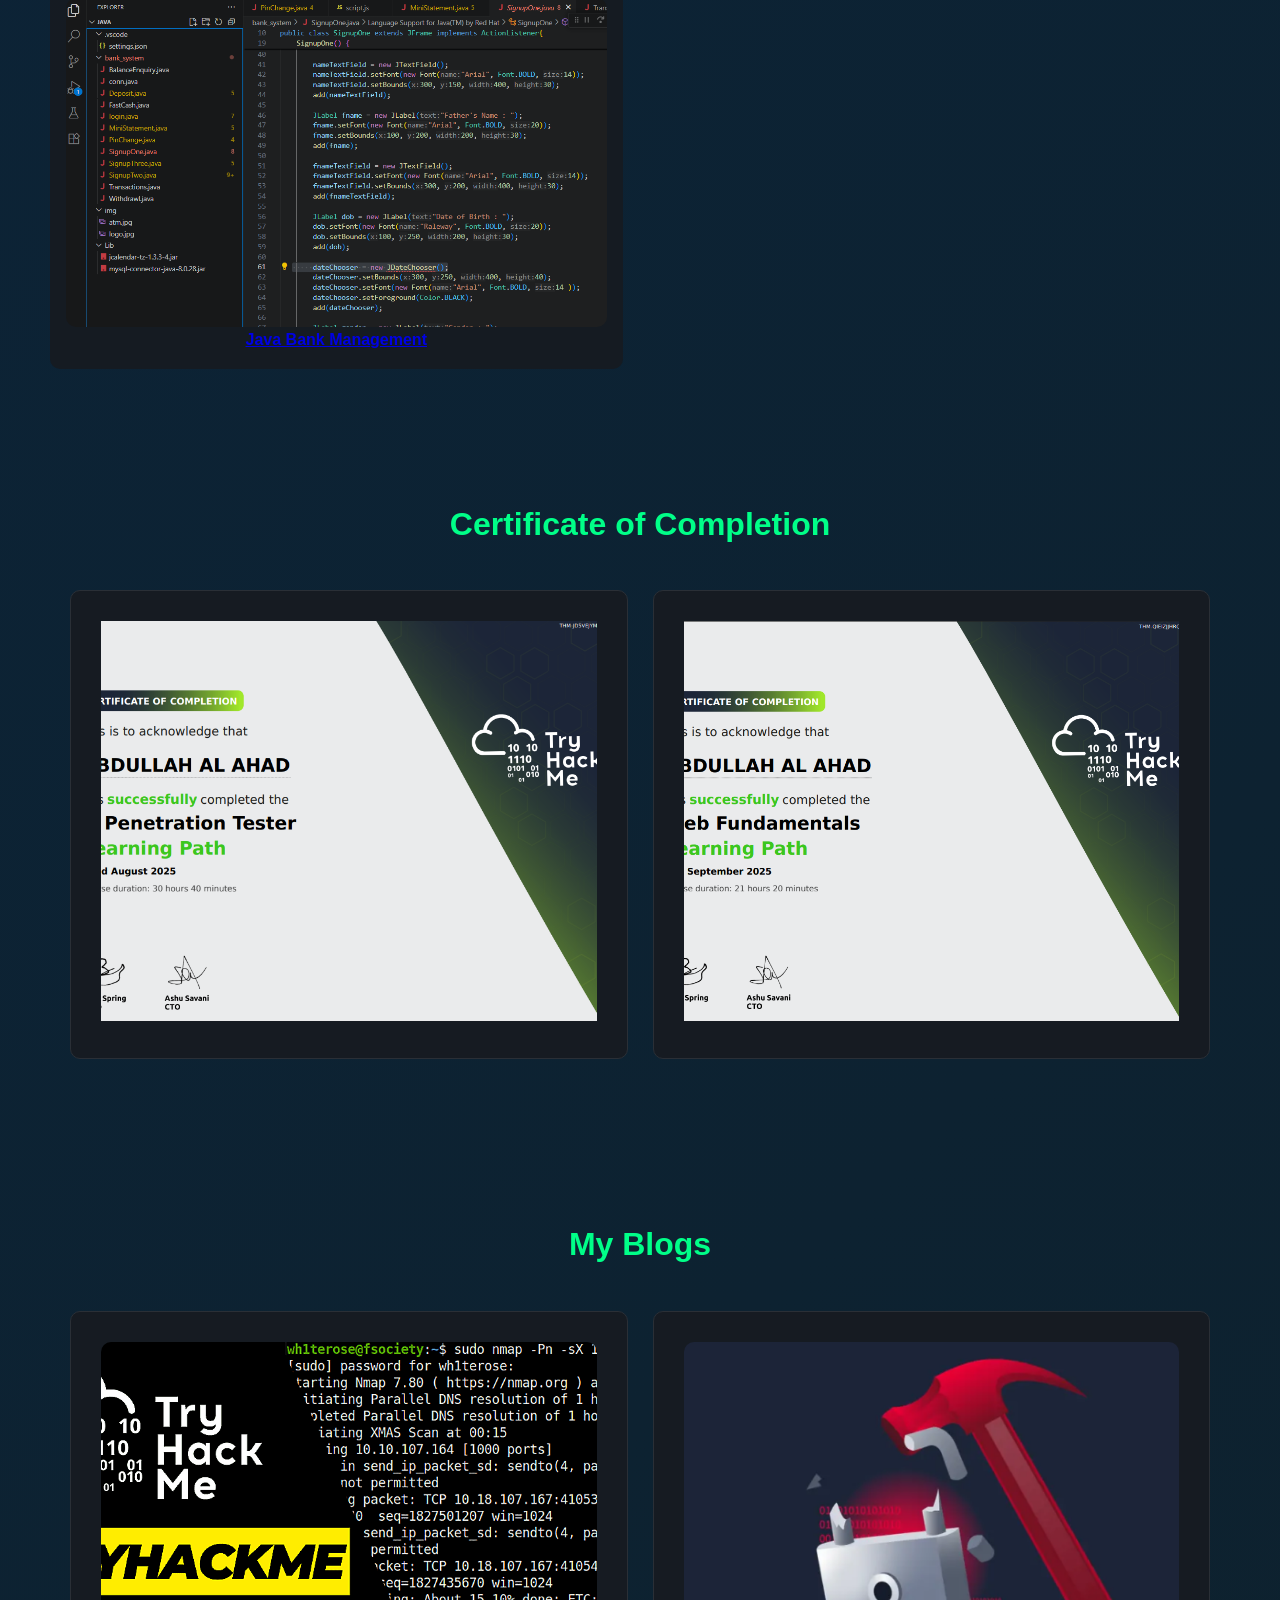
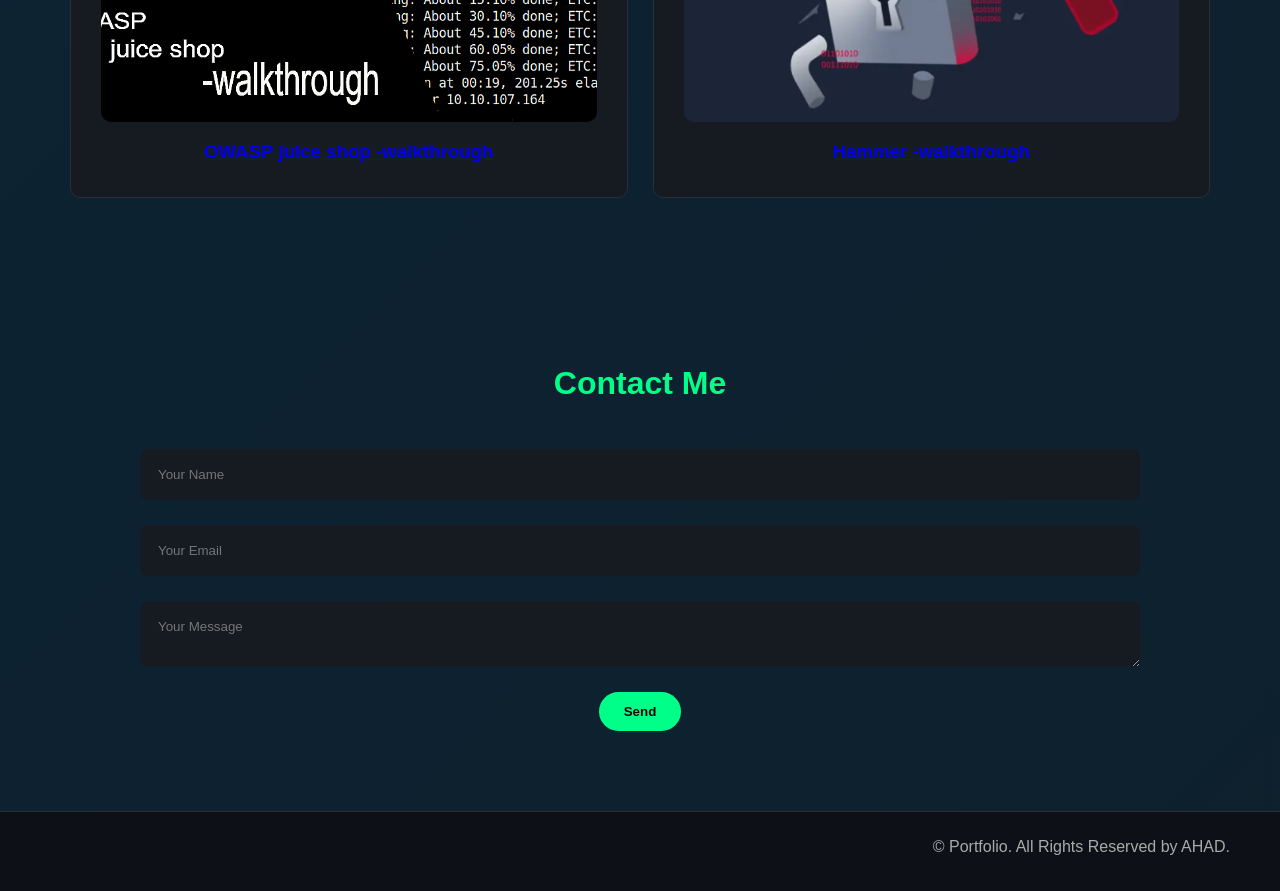
==== commit 4421e683: "change" ====
--- a/index.html
+++ b/index.html
@@ -123,7 +123,7 @@
   </section>
 
 
-<!-- <<<<<<<<   Portfolio Section   >>>>>>>>>>> -->
+<!--  <<<<<<<<   Portfolio Section   >>>>>>>>>>> -->
 <section id="portfolio" class="portfolio">
   <h2 class="section-title">My Project</h2>
 
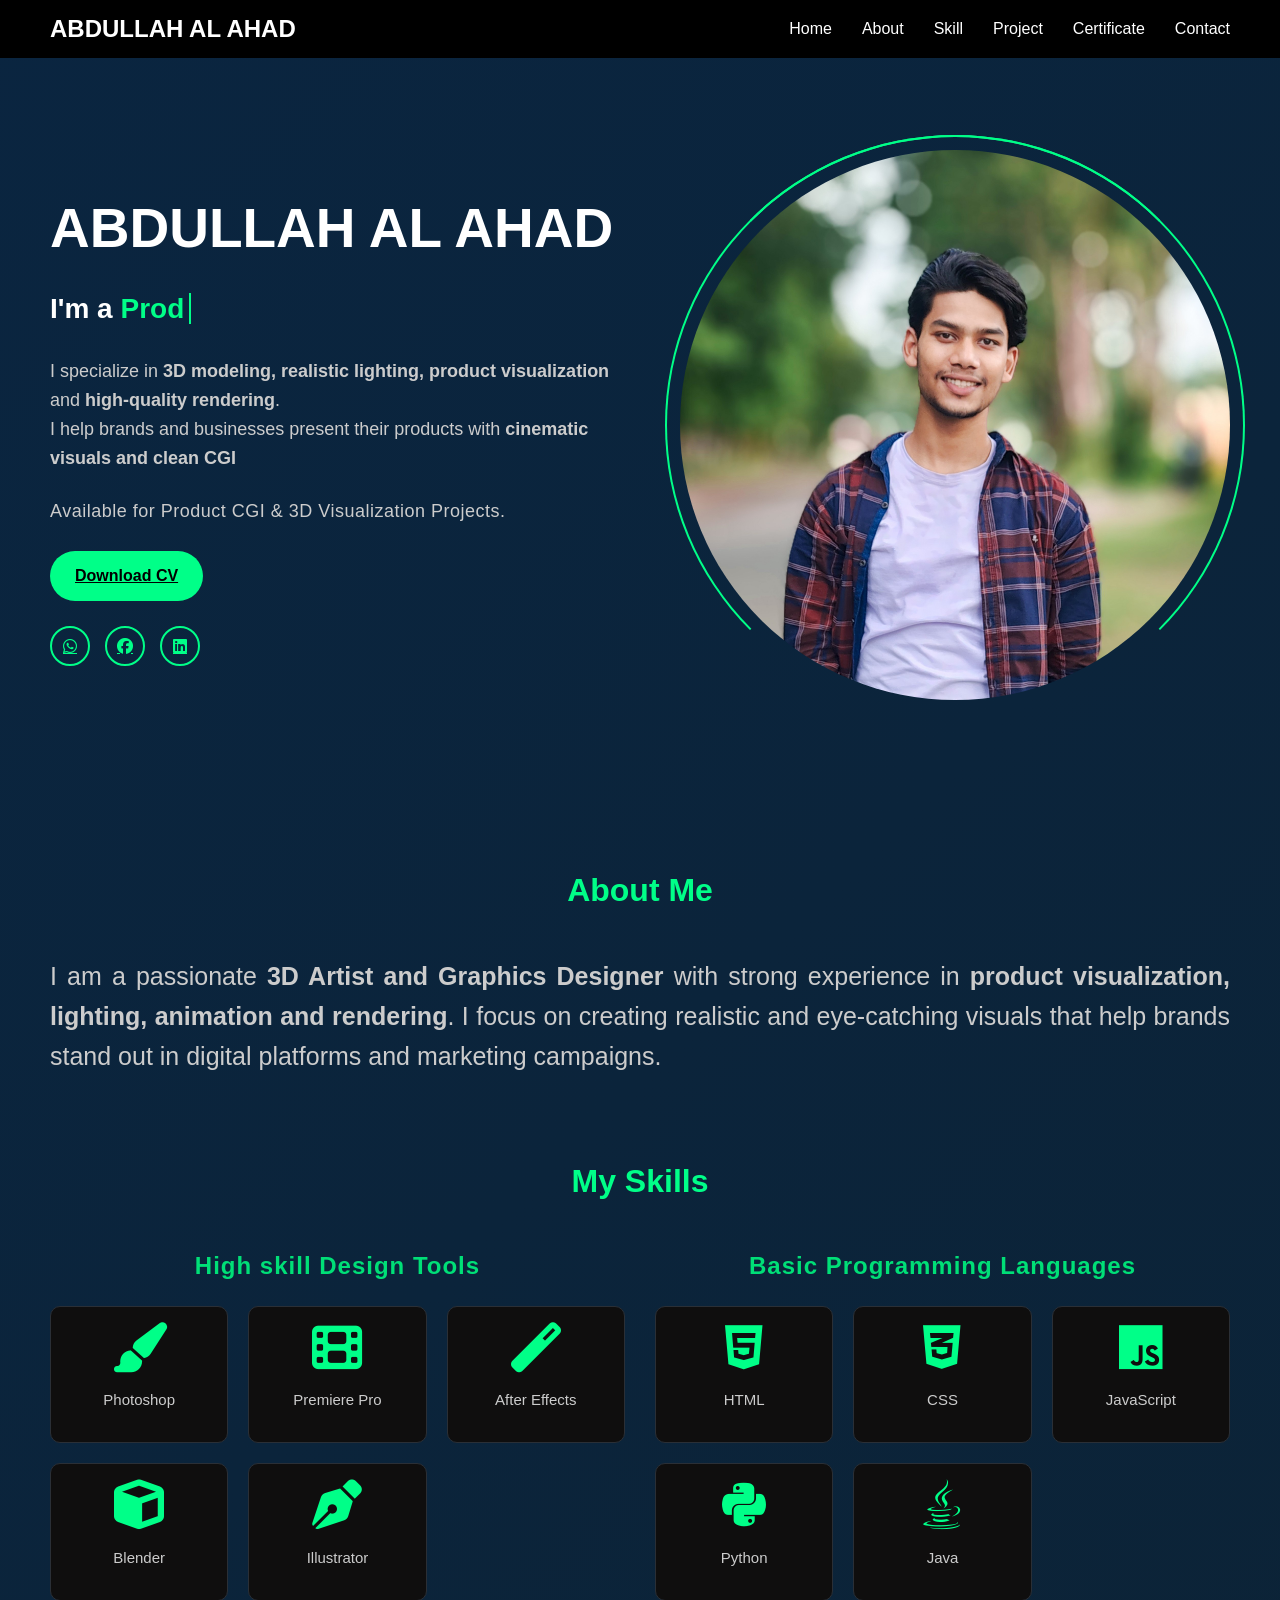
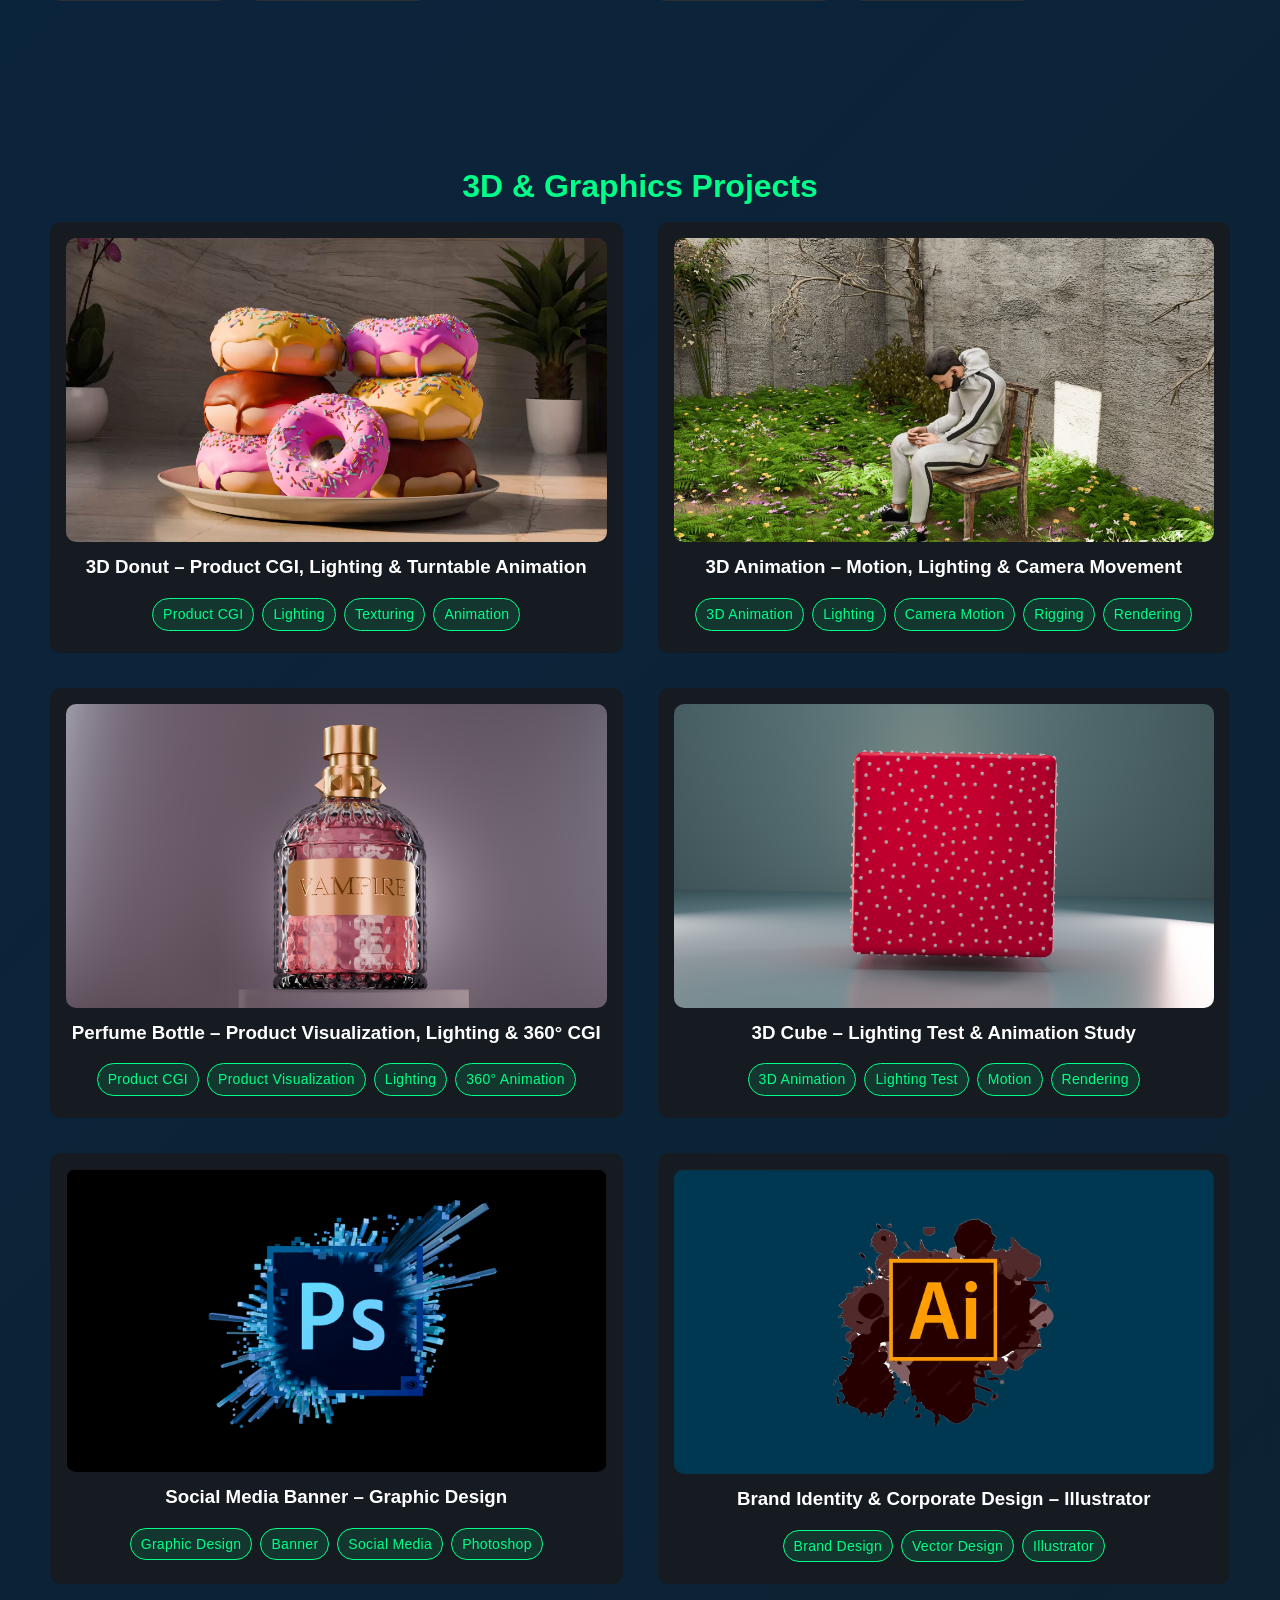
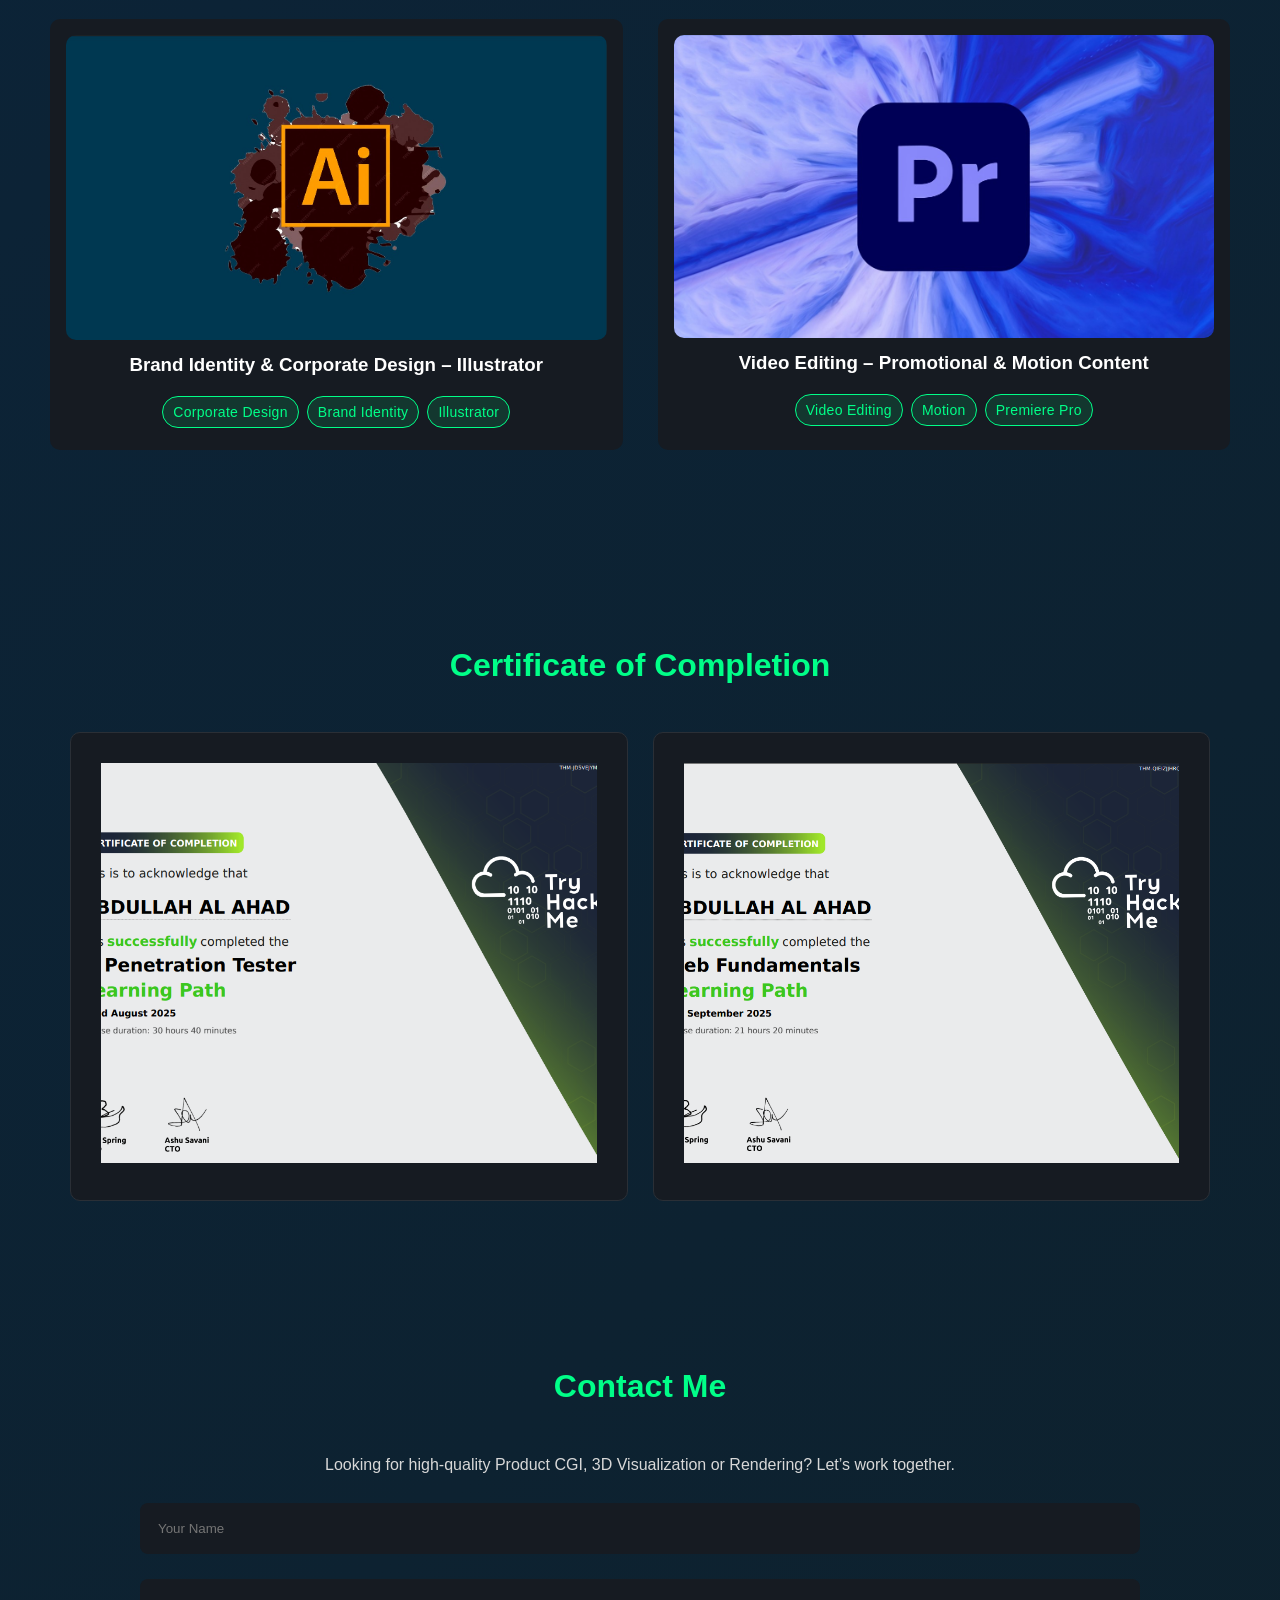
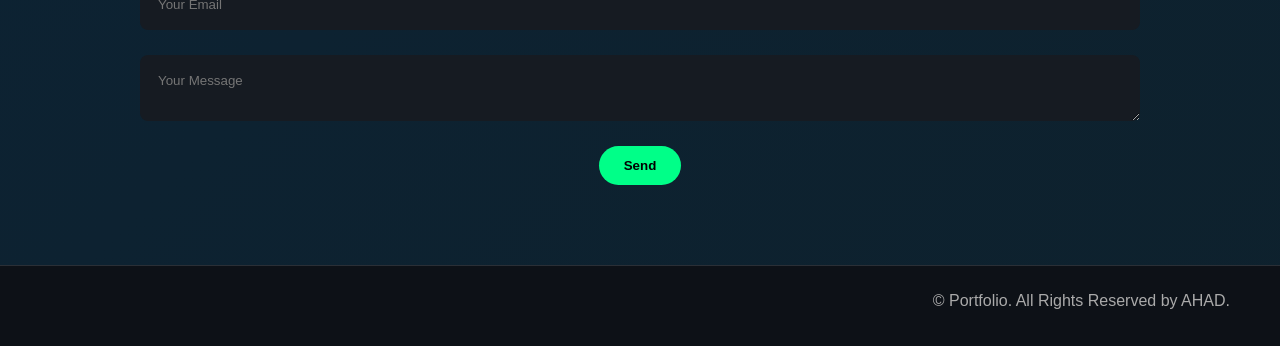
==== commit 3ab7daa9: "new graphic code" ====
--- a/index.html
+++ b/index.html
@@ -1,6 +1,6 @@
-
 <!DOCTYPE html>
 <html lang="en">
+
 <head>
   <meta charset="UTF-8">
   <meta name="viewport" content="width=device-width, initial-scale=1.0">
@@ -9,6 +9,7 @@
   <script defer src="script.js"></script>
   <link rel="stylesheet" href="https://cdnjs.cloudflare.com/ajax/libs/font-awesome/6.5.0/css/all.min.css">
 </head>
+
 <body>
 
   <header>
@@ -20,7 +21,7 @@
         <li><a href="#skill">Skill</a></li>
         <li><a href="#portfolio">Project</a></li>
         <li><a href="#services">Certificate</a></li>
-        <li><a href="#blog">Blogs</a></li>
+        <!-- <li><a href="#blog">Blogs</a></li> -->
         <li><a href="#contact">Contact</a></li>
       </ul>
     </nav>
@@ -32,20 +33,27 @@
       <h1>ABDULLAH AL AHAD</h1>
       <h2>I'm a <span class="highlight" id="typed-text"></span></h2>
       <p>
-        With strong skills in penetration testing, vulnerability research, and<br> graphics design tools.
+        I specialize in <b>3D modeling, realistic lighting, product visualization</b>
+        and <b>high-quality rendering</b>.
         <br>
-        Passionate about digital rights and continuous learning.
+        I help brands and businesses present their products with
+        <b>cinematic visuals and clean CGI</b>
       </p>
+      <p class="availability">
+        Available for Product CGI & 3D Visualization Projects.
+      </p>
+
+
       <div class="buttons">
         <a href="img/cv.pdf" class="btn" download="ABDULLAH AL AHAD.pdf">Download CV</a>
       </div>
 
-        <div class="socials">
-          <a href="https://wa.me/8801737795035" target="_blank"><i class="fab fa-whatsapp"></i></a>
-          <a href="https://www.facebook.com/alahad99" target="_blank"><i class="fab fa-facebook"></i></a>
-          <a href="#"><i class="fab fa-linkedin"></i></a> 
-        </div>
-      
+      <div class="socials">
+        <a href="https://wa.me/8801737795035" target="_blank"><i class="fab fa-whatsapp"></i></a>
+        <a href="https://www.facebook.com/alahad99" target="_blank"><i class="fab fa-facebook"></i></a>
+        <a href="#"><i class="fab fa-linkedin"></i></a>
+      </div>
+
     </div>
     <div class="hero-image">
       <div class="circle circle1"></div>
@@ -58,14 +66,13 @@
   <section id="about" class="about">
     <h2 class="section-title">About Me</h2>
     <p>
-       I am a creative, hardworking, and adaptable individual with a passion for technology and innovation. I excel in problem-solving and thrive in environments that challenge me to grow and deliver results.
-       <br>
-      With strong knowledge in hardware, networking, cybersecurity, and digital marketing, along with proficiency in Blender, Photoshop, Premiere Pro, and bilingual communication skills, I'm confident in contributing to tech-related fields.
-      <br>
-      My technical foundation (including CCNA basics, system assembly, and troubleshooting), combined with a growth mindset and eagerness to learn, allows me to work both independently and collaboratively to add value to any organization.
-      <br>
-      Working with graphics and cybersecurity in the computer sector is one of my greatest passions. I enjoy learning new things every day, especially exploring and practicing advanced and modern topics in graphic design and cybersecurity.
+      I am a passionate <b>3D Artist and Graphics Designer</b> with strong experience in
+      <b>product visualization, lighting, animation and rendering</b>.
+
+      I focus on creating realistic and eye-catching visuals that help brands
+      stand out in digital platforms and marketing campaigns.
     </p>
+
   </section>
 
   <!-- Skill Section -->
@@ -73,7 +80,7 @@
     <h2 class="section-title">My Skills</h2>
     <div class="skills-container">
       <!-- Security Tools -->
-      <div class="skills-column security-tools">
+      <!-- <div class="skills-column security-tools">
         <h3 class="skill-subtitle">Security Tools</h3>
         <div class="skills-grid">
           <div class="service-box">
@@ -91,7 +98,7 @@
           <div class="service-box"><img src="security/sqlmap.png" alt="SQLmap" class="tool-logo"></div>
           <div class="service-box"><img src="security/hashcat.jpeg" alt="Hashcat" class="tool-logo"></div>
         </div>
-      </div>
+      </div> -->
 
       <!-- Design + Programming Row -->
       <div class="skills-row">
@@ -99,11 +106,21 @@
         <div class="skills-column design-tools">
           <h3 class="skill-subtitle">High skill Design Tools</h3>
           <div class="skills-grid">
-            <div class="service-box"><i class="fas fa-paint-brush"></i><h3>Photoshop</h3></div>
-            <div class="service-box"><i class="fas fa-film"></i><h3>Premiere Pro</h3></div>
-            <div class="service-box"><i class="fas fa-magic"></i><h3>After Effects</h3></div>
-            <div class="service-box"><i class="fas fa-cube"></i><h3>Blender</h3></div>
-            <div class="service-box"><i class="fas fa-pen-nib"></i><h3>Illustrator</h3></div>
+            <div class="service-box"><i class="fas fa-paint-brush"></i>
+              <h3>Photoshop</h3>
+            </div>
+            <div class="service-box"><i class="fas fa-film"></i>
+              <h3>Premiere Pro</h3>
+            </div>
+            <div class="service-box"><i class="fas fa-magic"></i>
+              <h3>After Effects</h3>
+            </div>
+            <div class="service-box"><i class="fas fa-cube"></i>
+              <h3>Blender</h3>
+            </div>
+            <div class="service-box"><i class="fas fa-pen-nib"></i>
+              <h3>Illustrator</h3>
+            </div>
           </div>
         </div>
 
@@ -111,11 +128,21 @@
         <div class="skills-column programming-languages">
           <h3 class="skill-subtitle">Basic Programming Languages</h3>
           <div class="skills-grid">
-            <div class="service-box"><i class="fab fa-html5"></i><h3>HTML</h3></div>
-            <div class="service-box"><i class="fab fa-css3-alt"></i><h3>CSS</h3></div>
-            <div class="service-box"><i class="fab fa-js"></i><h3>JavaScript</h3></div>
-            <div class="service-box"><i class="fab fa-python"></i><h3>Python</h3></div>
-            <div class="service-box"><i class="fab fa-java"></i><h3>Java</h3></div>
+            <div class="service-box"><i class="fab fa-html5"></i>
+              <h3>HTML</h3>
+            </div>
+            <div class="service-box"><i class="fab fa-css3-alt"></i>
+              <h3>CSS</h3>
+            </div>
+            <div class="service-box"><i class="fab fa-js"></i>
+              <h3>JavaScript</h3>
+            </div>
+            <div class="service-box"><i class="fab fa-python"></i>
+              <h3>Python</h3>
+            </div>
+            <div class="service-box"><i class="fab fa-java"></i>
+              <h3>Java</h3>
+            </div>
           </div>
         </div>
       </div>
@@ -123,157 +150,249 @@
   </section>
 
 
-<!--  <<<<<<<<   Portfolio Section   >>>>>>>>>>> -->
-<section id="portfolio" class="portfolio">
-  <h2 class="section-title">My Project</h2>
-
-  <div class="portfolio-filter">
+  <!--  <<<<<<<<   Portfolio Section   >>>>>>>>>>> -->
+  <section id="portfolio" class="portfolio">
+    <h2 class="section-title">3D & Graphics Projects</h2>
+
+    <!-- <div class="portfolio-filter">
     <button class="filter-btn active" data-filter="graphics">Graphics Projects</button>
     <span class="arrow-icon"><i id="arrow-icon" class="fas fa-arrow-left"></i></span>
     <button class="filter-btn" data-filter="cyber">Cyber Projects</button>
-  </div>
-
-  <div id="portfolio-wrapper">
-
-    <!--  GRAPHICS SECTION -->
-    <div id="graphics-section" class="portfolio-section">
-      <div class="portfolio-grid">
-
-        <!-- GRAPHICS CARD-1 -->
-        <div class="card" data-category="graphics">
-          <div class="media-box">
-            <img src="img/donut/donut.png" class="main-preview" />
-            <img src="img/donut/donut1.png" class="extra" style="display:none;">
-            <img src="img/donut/donut2.png" class="extra" style="display:none;">
-            <img src="img/donut/donut3.png" class="extra" style="display:none;">
-            <img src="img/donut/donut4.png" class="extra" style="display:none;">
-            <video src="img/donut/Cycle Donut.mp4" class="extra" style="display:none;"></video>
-          </div>
-          <h3>3D Donut Modeling CGI</h3>
-        </div>
-
-        <!-- GRAPHICS CARD-2 -->
-        <div class="card" data-category="graphics">
-          <div class="media-box">
-            <img src="img/animation/animation.png" class="main-preview" />
-            <img src="img/animation/animation1.png" class="extra" style="display:none;">
-            <img src="img/animation/animation2.png" class="extra" style="display:none;">
-            <img src="img/animation/animation3.png" class="extra" style="display:none;">
-            <img src="img/animation/animation4.png" class="extra" style="display:none;">
-            <video src="img/animation/animaton.mp4" class="extra" style="display:none;"></video>
-          </div>
-          <h3>3D Animation</h3>
-        </div>
-
-        <!-- GRAPHICS CARD-3 -->
-        <div class="card" data-category="graphics">
-          <div class="media-box">
-            <img src="img/perfume-b/cgi.png" class="main-preview" />
-            <img src="img/perfume-b/cgi0.png" class="extra" style="display:none;">
-            <img src="img/perfume-b/cgi1.png" class="extra" style="display:none;">
-            <img src="img/perfume-b/cgi2.png" class="extra" style="display:none;">
-            <img src="img/perfume-b/cgi3.png" class="extra" style="display:none;">
-            <img src="img/perfume-b/cgi5.png" class="extra" style="display:none;">
-            <img src="img/perfume-b/cgi6.png" class="extra" style="display:none;">
-            <video src="img/perfume-b/cgi.mp4" class="extra" style="display:none;"></video>
-          </div>
-          <h3>Perfume Bottle CGI</h3>
-        </div>
-
-        <!-- GRAPHICS CARD-4 -->
-        <div class="card" data-category="graphics">
-          <div class="media-box">
-            <img src="img/cube/cubex.png" class="main-preview" />
-            <img src="img/cube/cube.png" class="extra" style="display:none;">
-            <img src="img/cube/cube2.png" class="extra" style="display:none;">
-            <img src="img/cube/cube3.png" class="extra" style="display:none;">
-            <img src="img/cube/cube4.png" class="extra" style="display:none;">
-            <img src="img/cube/cube5.png" class="extra" style="display:none;">
-            <video src="img/cube/cube.mp4" class="extra" style="display:none;"></video>
-          </div>
-          <h3>Cube Animation</h3>
-        </div>
-
-                        <!-- GRAPHICS CARD-5 -->
-        <div class="card" data-category="graphics">
-          <div class="media-box">
-            <img src="photoshop/Photoshop.png" class="main-preview" />
-            <img src="photoshop/P1.png" class="extra" style="display:none;">
-            <img src="photoshop/P2.png" class="extra" style="display:none;">
-            <img src="photoshop/P3.png" class="extra" style="display:none;">
-            <img src="photoshop/P6.png" class="extra" style="display:none;">
-            <img src="photoshop/P4.png" class="extra" style="display:none;">
-            <img src="photoshop/P5.png" class="extra" style="display:none;">
-          </div>
-          <h3>Social Media Banner</h3>
-        </div>
-
-                        <!-- GRAPHICS CARD-6 -->
-        <div class="card" data-category="graphics">
-          <div class="media-box">
-            <img src="illustrator/illutrator.jpg" class="main-preview" />
-            <img src="illustrator/U soft Tech/1.png" class="extra" style="display:none;">
-            <img src="illustrator/U soft Tech/2.png" class="extra" style="display:none;">
-            <img src="illustrator/U soft Tech/3.png" class="extra" style="display:none;">
-            <img src="illustrator/U soft Tech/4.png" class="extra" style="display:none;">
-            <img src="illustrator/U soft Tech/5.png" class="extra" style="display:none;">
-            <img src="illustrator/U soft Tech/6.png" class="extra" style="display:none;">
-            <img src="illustrator/U soft Tech/7.png" class="extra" style="display:none;">
-            <img src="illustrator/U soft Tech/8.png" class="extra" style="display:none;">
-            <img src="illustrator/U soft Tech/9.png" class="extra" style="display:none;">
-            <img src="illustrator/U soft Tech/10.png" class="extra" style="display:none;">
-            <img src="illustrator/U soft Tech/11.png" class="extra" style="display:none;">
-            <img src="illustrator/U soft Tech/12.png" class="extra" style="display:none;">
-          </div>
-          <h3>Illustrator Bruiser Design</h3>
-        </div>
-
-        <!-- GRAPHICS CARD-7 -->
-        <div class="card" data-category="graphics">
-          <div class="media-box">
-            <img src="illustrator/illutrator.jpg" class="main-preview" />
-            <img src="illustrator/U Corporate/1.png" class="extra" style="display:none;">
-            <img src="illustrator/U Corporate/2.png" class="extra" style="display:none;">
-            <img src="illustrator/U Corporate/3.png" class="extra" style="display:none;">
-            <img src="illustrator/U Corporate/4.png" class="extra" style="display:none;">
-            <img src="illustrator/U Corporate/5.png" class="extra" style="display:none;">
-            <img src="illustrator/U Corporate/6.png" class="extra" style="display:none;">
-            <img src="illustrator/U Corporate/7.png" class="extra" style="display:none;">
-            <img src="illustrator/U Corporate/8.png" class="extra" style="display:none;">
-            <img src="illustrator/U Corporate/9.png" class="extra" style="display:none;">
-            <img src="illustrator/U Corporate/10.png" class="extra" style="display:none;">
-            <img src="illustrator/U Corporate/11.png" class="extra" style="display:none;">
-            <img src="illustrator/U Corporate/12.png" class="extra" style="display:none;">
-            <img src="illustrator/U Corporate/13.png" class="extra" style="display:none;">
-            <img src="illustrator/U Corporate/14.png" class="extra" style="display:none;">
-            <img src="illustrator/U Corporate/15.png" class="extra" style="display:none;">
-            <img src="illustrator/U Corporate/16.png" class="extra" style="display:none;">
-            <img src="illustrator/U Corporate/17.png" class="extra" style="display:none;">
-            <img src="illustrator/U Corporate/18.png" class="extra" style="display:none;">
-            <img src="illustrator/U Corporate/19.png" class="extra" style="display:none;">
-            <img src="illustrator/U Corporate/20.png" class="extra" style="display:none;">
-            <img src="illustrator/U Corporate/21.png" class="extra" style="display:none;">
-          </div>
-          <h3>Illustrator Bruiser Design Project</h3>
-        </div>
-
-        <!-- GRAPHICS CARD-8 -->
-        <div class="card" data-category="graphics">
-          <div class="media-box">
-            <img src="premiere pro/premiere pro.jpg" class="main-preview" />
-            <video src="premiere pro/1.mp4" class="extra" style="display:none;"></video>
-            <video src="premiere pro/2.mp4" class="extra" style="display:none;"></video>
-            <video src="premiere pro/3.mp4" class="extra" style="display:none;"></video>
-            <video src="premiere pro/4.mp4" class="extra" style="display:none;"></video>
-          </div>
-          <h3>Premiere Pro Project</h3>
-        </div>
-
+  </div> -->
+
+    <div id="portfolio-wrapper">
+
+      <!--  GRAPHICS SECTION -->
+      <div id="graphics-section" class="portfolio-section">
+        <div class="portfolio-grid">
+
+          <!-- GRAPHICS CARD-1 -->
+          <div class="card" data-category="graphics">
+            <div class="media-box">
+              <img src="img/donut/donut.png" class="main-preview" />
+              <img src="img/donut/donut1.png" class="extra" style="display:none;">
+              <img src="img/donut/donut2.png" class="extra" style="display:none;">
+              <img src="img/donut/donut3.png" class="extra" style="display:none;">
+              <img src="img/donut/donut4.png" class="extra" style="display:none;">
+              <video src="img/donut/Cycle Donut.mp4" class="extra" style="display:none;"></video>
+            </div>
+            <h3>3D Donut – Product CGI, Lighting & Turntable Animation</h3>
+            <div class="project-tags">
+              <span class="project-tag">Product CGI</span>
+              <span class="project-tag">Lighting</span>
+              <span class="project-tag">Texturing</span>
+              <span class="project-tag">Animation</span>
+            </div>
+            <p class="project-desc">
+              High-quality 3D product CGI featuring realistic modeling, detailed texturing,
+              studio-style lighting and smooth 360° turntable animation.
+              Designed to showcase product form, material and depth for advertising and presentation use.
+            </p>
+
+          </div>
+
+          <!-- GRAPHICS CARD-2 -->
+          <div class="card" data-category="graphics">
+            <div class="media-box">
+              <img src="img/animation/animation.png" class="main-preview" />
+              <img src="img/animation/animation1.png" class="extra" style="display:none;">
+              <img src="img/animation/animation2.png" class="extra" style="display:none;">
+              <img src="img/animation/animation3.png" class="extra" style="display:none;">
+              <img src="img/animation/animation4.png" class="extra" style="display:none;">
+              <video src="img/animation/animaton.mp4" class="extra" style="display:none;"></video>
+            </div>
+            <h3>3D Animation – Motion, Lighting & Camera Movement</h3>
+            <div class="project-tags">
+              <span class="project-tag">3D Animation</span>
+              <span class="project-tag">Lighting</span>
+              <span class="project-tag">Camera Motion</span>
+              <span class="project-tag">Rigging</span>
+              <span class="project-tag">Rendering</span>
+            </div>
+            <p class="project-desc">
+              A complete 3D animation project with controlled lighting, smooth camera motion
+              and realistic rendering.
+              Focused on visual storytelling and motion flow suitable for promotional and digital content.
+            </p>
+
+          </div>
+
+          <!-- GRAPHICS CARD-3 -->
+          <div class="card" data-category="graphics">
+            <div class="media-box">
+              <img src="img/perfume-b/cgi.png" class="main-preview" />
+              <img src="img/perfume-b/cgi0.png" class="extra" style="display:none;">
+              <img src="img/perfume-b/cgi1.png" class="extra" style="display:none;">
+              <img src="img/perfume-b/cgi2.png" class="extra" style="display:none;">
+              <img src="img/perfume-b/cgi3.png" class="extra" style="display:none;">
+              <img src="img/perfume-b/cgi5.png" class="extra" style="display:none;">
+              <img src="img/perfume-b/cgi6.png" class="extra" style="display:none;">
+              <video src="img/perfume-b/cgi.mp4" class="extra" style="display:none;"></video>
+            </div>
+            <h3>Perfume Bottle – Product Visualization, Lighting & 360° CGI</h3>
+            <div class="project-tags">
+              <span class="project-tag">Product CGI</span>
+              <span class="project-tag">Product Visualization</span>
+              <span class="project-tag">Lighting</span>
+              <span class="project-tag">360° Animation</span>
+              
+            </div>
+
+            <p class="project-desc">
+              Premium product CGI showcasing perfume bottle design with realistic materials,
+              studio lighting setup, high-resolution still renders and smooth 360° rotation animation.
+              Ideal for e-commerce, branding, advertising and social media marketing.
+            </p>
+
+          </div>
+
+          <!-- GRAPHICS CARD-4 -->
+          <div class="card" data-category="graphics">
+            <div class="media-box">
+              <img src="img/cube/cubex.png" class="main-preview" />
+              <img src="img/cube/cube.png" class="extra" style="display:none;">
+              <img src="img/cube/cube2.png" class="extra" style="display:none;">
+              <img src="img/cube/cube3.png" class="extra" style="display:none;">
+              <img src="img/cube/cube4.png" class="extra" style="display:none;">
+              <img src="img/cube/cube5.png" class="extra" style="display:none;">
+              <video src="img/cube/cube.mp4" class="extra" style="display:none;"></video>
+            </div>
+            <h3>3D Cube – Lighting Test & Animation Study</h3>
+            <div class="project-tags">
+              <span class="project-tag">3D Animation</span>
+              <span class="project-tag">Lighting Test</span>
+              <span class="project-tag">Motion</span>
+              <span class="project-tag">Rendering</span>
+            </div>
+
+            <p class="project-desc">
+              3D animation focused on lighting, reflection control and smooth motion.
+              Created to demonstrate understanding of light behavior, materials and animation timing.
+            </p>
+
+          </div>
+
+          <!-- GRAPHICS CARD-5 -->
+          <div class="card" data-category="graphics">
+            <div class="media-box">
+              <img src="photoshop/Photoshop.png" class="main-preview" />
+              <img src="photoshop/P1.png" class="extra" style="display:none;">
+              <img src="photoshop/P2.png" class="extra" style="display:none;">
+              <img src="photoshop/P3.png" class="extra" style="display:none;">
+              <img src="photoshop/P6.png" class="extra" style="display:none;">
+              <img src="photoshop/P4.png" class="extra" style="display:none;">
+              <img src="photoshop/P5.png" class="extra" style="display:none;">
+            </div>
+            <h3>Social Media Banner – Graphic Design</h3>
+            <div class="project-tags">
+              <span class="project-tag">Graphic Design</span>
+              <span class="project-tag">Banner</span>
+              <span class="project-tag">Social Media</span>
+              <span class="project-tag">Photoshop</span>
+            </div>
+            <p class="project-desc">
+              Creative social media banner designs made for branding and online promotion,
+              focusing on layout, color balance and visual clarity.
+            </p>
+
+          </div>
+
+          <!-- GRAPHICS CARD-6 -->
+          <div class="card" data-category="graphics">
+            <div class="media-box">
+              <img src="illustrator/illutrator.jpg" class="main-preview" />
+              <img src="illustrator/U soft Tech/1.png" class="extra" style="display:none;">
+              <img src="illustrator/U soft Tech/2.png" class="extra" style="display:none;">
+              <img src="illustrator/U soft Tech/3.png" class="extra" style="display:none;">
+              <img src="illustrator/U soft Tech/4.png" class="extra" style="display:none;">
+              <img src="illustrator/U soft Tech/5.png" class="extra" style="display:none;">
+              <img src="illustrator/U soft Tech/6.png" class="extra" style="display:none;">
+              <img src="illustrator/U soft Tech/7.png" class="extra" style="display:none;">
+              <img src="illustrator/U soft Tech/8.png" class="extra" style="display:none;">
+              <img src="illustrator/U soft Tech/9.png" class="extra" style="display:none;">
+              <img src="illustrator/U soft Tech/10.png" class="extra" style="display:none;">
+              <img src="illustrator/U soft Tech/11.png" class="extra" style="display:none;">
+              <img src="illustrator/U soft Tech/12.png" class="extra" style="display:none;">
+            </div>
+            <h3>Brand Identity & Corporate Design – Illustrator</h3>
+            <div class="project-tags">
+              <span class="project-tag">Brand Design</span>
+              <span class="project-tag">Vector Design</span>
+              <span class="project-tag">Illustrator</span>
+            </div>
+            <p class="project-desc">
+              Vector-based branding and corporate design projects created using Adobe Illustrator,
+              including logos, brochures and brand visuals with clean and scalable design.
+            </p>
+
+          </div>
+
+          <!-- GRAPHICS CARD-7 -->
+          <div class="card" data-category="graphics">
+            <div class="media-box">
+              <img src="illustrator/illutrator.jpg" class="main-preview" />
+              <img src="illustrator/U Corporate/1.png" class="extra" style="display:none;">
+              <img src="illustrator/U Corporate/2.png" class="extra" style="display:none;">
+              <img src="illustrator/U Corporate/3.png" class="extra" style="display:none;">
+              <img src="illustrator/U Corporate/4.png" class="extra" style="display:none;">
+              <img src="illustrator/U Corporate/5.png" class="extra" style="display:none;">
+              <img src="illustrator/U Corporate/6.png" class="extra" style="display:none;">
+              <img src="illustrator/U Corporate/7.png" class="extra" style="display:none;">
+              <img src="illustrator/U Corporate/8.png" class="extra" style="display:none;">
+              <img src="illustrator/U Corporate/9.png" class="extra" style="display:none;">
+              <img src="illustrator/U Corporate/10.png" class="extra" style="display:none;">
+              <img src="illustrator/U Corporate/11.png" class="extra" style="display:none;">
+              <img src="illustrator/U Corporate/12.png" class="extra" style="display:none;">
+              <img src="illustrator/U Corporate/13.png" class="extra" style="display:none;">
+              <img src="illustrator/U Corporate/14.png" class="extra" style="display:none;">
+              <img src="illustrator/U Corporate/15.png" class="extra" style="display:none;">
+              <img src="illustrator/U Corporate/16.png" class="extra" style="display:none;">
+              <img src="illustrator/U Corporate/17.png" class="extra" style="display:none;">
+              <img src="illustrator/U Corporate/18.png" class="extra" style="display:none;">
+              <img src="illustrator/U Corporate/19.png" class="extra" style="display:none;">
+              <img src="illustrator/U Corporate/20.png" class="extra" style="display:none;">
+              <img src="illustrator/U Corporate/21.png" class="extra" style="display:none;">
+            </div>
+            <h3>Brand Identity & Corporate Design – Illustrator</h3>
+            <div class="project-tags">
+              <span class="project-tag">Corporate Design</span>
+              <span class="project-tag">Brand Identity</span>
+              <span class="project-tag">Illustrator</span>
+            </div>
+            <p class="project-desc">
+              Vector-based branding and corporate design projects created using Adobe Illustrator,
+              including logos, brochures and brand visuals with clean and scalable design.
+            </p>
+
+          </div>
+
+          <!-- GRAPHICS CARD-8 -->
+          <div class="card" data-category="graphics">
+            <div class="media-box">
+              <img src="premiere pro/premiere pro.jpg" class="main-preview" />
+              <video src="premiere pro/1.mp4" class="extra" style="display:none;"></video>
+              <video src="premiere pro/2.mp4" class="extra" style="display:none;"></video>
+              <video src="premiere pro/3.mp4" class="extra" style="display:none;"></video>
+              <video src="premiere pro/4.mp4" class="extra" style="display:none;"></video>
+            </div>
+            <h3>Video Editing – Promotional & Motion Content</h3>
+            <div class="project-tags">
+              <span class="project-tag">Video Editing</span>
+              <span class="project-tag">Motion</span>
+              <span class="project-tag">Premiere Pro</span>
+            </div>
+            <p class="project-desc">
+              Edited promotional videos with smooth transitions, timing control and clean visuals,
+              suitable for marketing and online platforms.
+            </p>
+
+          </div>
+
+        </div>
       </div>
-    </div>
-
-    <!-- CYBER SECTION -->
-    <div id="cyber-section" class="portfolio-section">
+
+      <!-- CYBER SECTION -->
+      <!-- <div id="cyber-section" class="portfolio-section">
         <div class="portfolio-grid">
 
         <div class="card" data-category="cyber">
@@ -297,32 +416,32 @@
           </a>
         </div>
       </div>
+    </div> -->
+
     </div>
-
-  </div>
-</section>
-
-
-
-<!-- Services Section -->
-<section id="services" class="services">
-  <h2 class="section-title">Certificate of Completion</h2>
-  <div class="services-grid">
-
-    <a href="https://tryhackme.com/certificate/THM-JD5VEJYMZH" target="_blank" class="service-box">
-      <img src="security/tester.png" alt="Jr Penetration Tester" class="certificate-img">
-    </a>
-
-    <a href="https://tryhackme.com/certificate/THM-QIEIZJJHRQ" target="_blank" class="service-box">
-      <img src="security/web.png" alt="Web Fundamentals" class="certificate-img">
-    </a>
-
-  </div>
-</section>
-
-
-<!-- Blog Section -->
-  <section id="blog" class="blog">
+  </section>
+
+
+
+  <!-- Services Section -->
+  <section id="services" class="services">
+    <h2 class="section-title">Certificate of Completion</h2>
+    <div class="services-grid">
+
+      <a href="https://tryhackme.com/certificate/THM-JD5VEJYMZH" target="_blank" class="service-box">
+        <img src="security/tester.png" alt="Jr Penetration Tester" class="certificate-img">
+      </a>
+
+      <a href="https://tryhackme.com/certificate/THM-QIEIZJJHRQ" target="_blank" class="service-box">
+        <img src="security/web.png" alt="Web Fundamentals" class="certificate-img">
+      </a>
+
+    </div>
+  </section>
+
+
+  <!-- Blog Section -->
+  <!-- <section id="blog" class="blog">
   <h2 class="section-title">My Blogs</h2>
   <div class="blog-list">
     <a href="https://medium.com/@engineerahad01/cracking-the-owasp-juice-shop-my-story-of-finding-vulnerabilities-b3797fc3eae4?source=friends_link&sk=c3f0fb97de49b8a9087256af6b100ea5" target="_blank" class="blog-card">
@@ -335,12 +454,18 @@
       <h3>Hammer -walkthrough</h3>
     </a>
   </div>
-</section> 
-
-  
+</section>  -->
+
+
   <!-- Contact Section -->
   <section id="contact" class="contact">
     <h2 class="section-title">Contact Me</h2>
+
+    <p class="contact-cta">
+      Looking for high-quality Product CGI, 3D Visualization or Rendering?
+      Let’s work together.
+    </p>
+
     <form action="https://formspree.io/f/mwpqdlrl" method="POST">
       <input type="text" name="name" placeholder="Your Name" required>
       <input type="email" name="email" placeholder="Your Email" required>
@@ -352,8 +477,8 @@
   </section>
 
 
-<!-- FULLSCREEN POPUP -->
-<div id="lightbox" class="lightbox">
+  <!-- FULLSCREEN POPUP -->
+  <div id="lightbox" class="lightbox">
 
     <span class="close-btn">&times;</span>
 
@@ -363,17 +488,19 @@
 
     <!-- MAIN VIEWER -->
     <div class="viewer-box">
-      
-      
-        <img id="viewer-img">
-        <video id="viewer-video" controls></video>
-          <span id="video-icon" class="video-icon"></span>
+      <img id="viewer-img">
+      <video id="viewer-video" controls></video>
+      <span id="video-icon" class="video-icon"></span>
     </div>
+
+    <!-- ✅ ADD THIS (DESCRIPTION HERE) -->
+    <p id="lightbox-desc"></p>
 
     <!-- THUMBNAIL STRIP -->
     <div class="thumb-strip" id="thumb-strip"></div>
 
-</div>
+  </div>
+
 
 
 
@@ -382,5 +509,5 @@
     <p>© Portfolio. All Rights Reserved by AHAD.</p>
   </footer>
 </body>
-</html>
-
+
+</html>
--- a/styles.css
+++ b/styles.css
@@ -17,21 +17,27 @@
 }
 
 body {
-  background: linear-gradient(
-    -45deg,
-    #0d1117,
-    #0a192f,
-    #0f2027,
-    #0a2540
-  );
+  background: linear-gradient(-45deg,
+      #0d1117,
+      #0a192f,
+      #0f2027,
+      #0a2540);
   background-size: 400% 400%;
   animation: bgMove 18s ease infinite;
 }
 
 @keyframes bgMove {
-  0% { background-position: 0% 50%; }
-  50% { background-position: 100% 50%; }
-  100% { background-position: 0% 50%; }
+  0% {
+    background-position: 0% 50%;
+  }
+
+  50% {
+    background-position: 100% 50%;
+  }
+
+  100% {
+    background-position: 0% 50%;
+  }
 }
 
 
@@ -118,6 +124,13 @@
   line-height: 1.6;
   margin: 25px 0;
   color: #ccc;
+}
+
+.availability {
+  color: #00ff88;
+  font-size: 14px;
+  margin-top: 10px;
+  letter-spacing: 0.5px;
 }
 
 .buttons {
@@ -228,6 +241,7 @@
   0% {
     transform: rotate(0deg);
   }
+
   100% {
     transform: rotate(360deg);
   }
@@ -237,6 +251,7 @@
   0% {
     transform: rotate(0deg);
   }
+
   100% {
     transform: rotate(-360deg);
   }
@@ -417,6 +432,7 @@
 
 
 @keyframes bounceArrow {
+
   0%,
   20%,
   50%,
@@ -424,9 +440,11 @@
   100% {
     transform: translateY(0);
   }
+
   40% {
     transform: translateY(-8px);
   }
+
   60% {
     transform: translateY(-3px);
   }
@@ -439,7 +457,7 @@
 }
 
 .card {
- background: #161b22;
+  background: #161b22;
   padding: 16px;
   border-radius: 10px;
   text-align: center;
@@ -457,11 +475,14 @@
 .card img,
 .card video {
   width: 100%;
-  height: auto;            /* image ratio maintain */
-  display: block;          /* extra gap remove */
-  object-fit: contain;     /* no cut */
+  height: auto;
+  /* image ratio maintain */
+  display: block;
+  /* extra gap remove */
+  object-fit: contain;
+  /* no cut */
   border-radius: 10px;
-  margin: 0;   
+  margin: 0;
 }
 
 .card:hover {
@@ -469,7 +490,55 @@
   border: 2px solid #00ff88;
 }
 
-
+/* =====================
+   PROJECT TAGS (CARD)
+===================== */
+
+.project-tags {
+  display: flex;
+  justify-content: center;
+  flex-wrap: wrap;
+  gap: 8px;
+  margin-top: 6px;
+  margin-bottom: 6px;
+}
+
+.project-tag {
+  font-size: 14px;
+  padding: 4px 10px;
+  border-radius: 20px;
+  background: rgba(0, 255, 136, 0.12);
+  color: #00ff88;
+  border: 1px solid #00ff88;
+  font-weight: 500;
+  letter-spacing: 0.3px;
+  white-space: nowrap;
+}
+
+.featured-badge {
+  position: absolute;
+  top: 12px;
+  left: 12px;
+  background: #ffcc00;
+  color: #000;
+  font-size: 14px;
+  padding: 6px 8px;
+  border-radius: 6px;
+  font-weight: 600;
+}
+
+.card .project-desc {
+  display: none;
+}
+
+#lightbox-desc {
+  display: block;
+  margin-top: 14px;
+  max-width: 70%;
+  text-align: center;
+  font-size: 17px;
+  color: #f7f7f7;
+}
 
 /* Services Section */
 .services {
@@ -549,7 +618,8 @@
 
 .blog-img {
   width: 100%;
-  height: 380px;  /* services এর মতো height কমাও */
+  height: 380px;
+  /* services এর মতো height কমাও */
   object-fit: cover;
   border-radius: 10px;
   margin-bottom: 15px;
@@ -560,6 +630,13 @@
 .contact {
   padding: 80px 50px;
   text-align: center;
+}
+
+.contact-cta {
+  text-align: center;
+  font-size: 16px;
+  color: #d8d8d8;
+  margin-bottom: 25px;
 }
 
 .contact form {
@@ -657,7 +734,7 @@
     margin-bottom: 30px;
   }
 
-    .navbar {
+  .navbar {
     padding: 8px 14px;
   }
 
@@ -680,19 +757,23 @@
     grid-template-columns: repeat(auto-fill, minmax(120px, 1fr));
   }
 
- .portfolio-filter {
+  .portfolio-filter {
     display: flex;
     flex-direction: row;
     justify-content: center;
-    align-items: center;     /* arrow vertical center */
+    align-items: center;
+    /* arrow vertical center */
     gap: 14px;
   }
 
   .filter-btn {
-    font-size: 18px;         /* bigger text */
-    padding: 14px 18px;      /* bigger button */
+    font-size: 18px;
+    /* bigger text */
+    padding: 14px 18px;
+    /* bigger button */
     border-radius: 22px;
-    line-height: 1;          /* vertical balance */
+    line-height: 1;
+    /* vertical balance */
     white-space: nowrap;
     transition: transform 0.65s ease, background 0.9s ease;
   }
@@ -703,9 +784,11 @@
 
   .arrow-icon {
     display: flex;
-    align-items: center;     /* arrow middle */
+    align-items: center;
+    /* arrow middle */
     justify-content: center;
-    font-size: 24px;         /* bigger arrow */
+    font-size: 24px;
+    /* bigger arrow */
     margin-top: 0px;
     line-height: 1;
   }
@@ -723,7 +806,7 @@
     padding: 8px 16px;
   }
 
-    .nav-links a {
+  .nav-links a {
     font-size: 14px;
   }
 
@@ -747,7 +830,7 @@
 .lightbox {
   position: fixed;
   inset: 0;
-  background: rgba(0,0,0,0.75);
+  background: rgba(0, 0, 0, 0.75);
   display: none;
   justify-content: center;
   align-items: center;
@@ -758,8 +841,13 @@
 
 /* fade animation */
 @keyframes fadeIn {
-  from { opacity: 0; }
-  to   { opacity: 1; }
+  from {
+    opacity: 0;
+  }
+
+  to {
+    opacity: 1;
+  }
 }
 
 /* MAIN VIEWER BOX */
@@ -779,15 +867,23 @@
 
 /* animation */
 @keyframes popUp {
-  from { transform: scale(0.8); opacity: 0; }
-  to   { transform: scale(1);   opacity: 1; }
+  from {
+    transform: scale(0.8);
+    opacity: 0;
+  }
+
+  to {
+    transform: scale(1);
+    opacity: 1;
+  }
 }
 
 .viewer-box img,
 .viewer-box video {
   max-width: 100%;
   max-height: 100%;
-  object-fit: contain; /* no crop */
+  object-fit: contain;
+  /* no crop */
   border-radius: 8px;
 }
 
@@ -814,13 +910,19 @@
   user-select: none;
   transition: 0.2s;
 }
+
 .nav-btn:hover {
   color: white;
   text-shadow: 0 0 15px #00ff88;
 }
 
-.prev-btn { left: 5%; }
-.next-btn { right: 5%; }
+.prev-btn {
+  left: 5%;
+}
+
+.next-btn {
+  right: 5%;
+}
 
 /* THUMBNAILS */
 .thumb-strip {
@@ -870,11 +972,14 @@
 
 /* Thumbnail strip base fix */
 .thumb-strip {
-  margin-top: 14px;              /* 👈 image থেকে নিচে নামানো */
-  padding-bottom: 10px;          /* space for slider */
+  margin-top: 14px;
+  /* 👈 image থেকে নিচে নামানো */
+  padding-bottom: 10px;
+  /* space for slider */
   overflow-x: auto;
   overflow-y: hidden;
-  scrollbar-gutter: stable;      /* space reserve (important) */
+  scrollbar-gutter: stable;
+  /* space reserve (important) */
 }
 
 /* -------------------------------
@@ -890,13 +995,11 @@
 }
 
 .thumb-strip::-webkit-scrollbar-thumb {
-  background: linear-gradient(
-    270deg,
-    #1e90ff,
-    #6ecbff,
-    #00ff88,
-    #1e90ff
-  );
+  background: linear-gradient(270deg,
+      #1e90ff,
+      #6ecbff,
+      #00ff88,
+      #1e90ff);
   background-size: 400% 100%;
   border-radius: 10px;
   animation: slideBarFlow 4s ease-in-out infinite;
@@ -910,9 +1013,17 @@
 
 /* Animation */
 @keyframes slideBarFlow {
-  0%   { background-position: 100% 50%; }
-  50%  { background-position: 0% 50%; }
-  100% { background-position: 100% 50%; }
+  0% {
+    background-position: 100% 50%;
+  }
+
+  50% {
+    background-position: 0% 50%;
+  }
+
+  100% {
+    background-position: 100% 50%;
+  }
 }
 
 
@@ -920,12 +1031,14 @@
 
 @media (max-width: 768px) {
 
-    .thumb-strip {
-  margin-top: 18px;              /* 👈 image থেকে নিচে নামানো */
-  padding-bottom: 10px;          /* space for slider */
-  overflow-x: auto;
-  overflow-y: hidden;
-  scrollbar-gutter: stable;  
+  .thumb-strip {
+    margin-top: 18px;
+    /* 👈 image থেকে নিচে নামানো */
+    padding-bottom: 10px;
+    /* space for slider */
+    overflow-x: auto;
+    overflow-y: hidden;
+    scrollbar-gutter: stable;
   }
 
   /* Make slide bar more visible on mobile */
@@ -934,9 +1047,9 @@
   }
 
   .thumb-strip::-webkit-scrollbar-track {
-  background: #0d1117;
-  border-radius: 10px;
-}
+    background: #0d1117;
+    border-radius: 10px;
+  }
 
   /* Navbar */
   .navbar {
@@ -1040,4 +1153,4 @@
     width: 220px;
     height: 220px;
   }
-}
+}
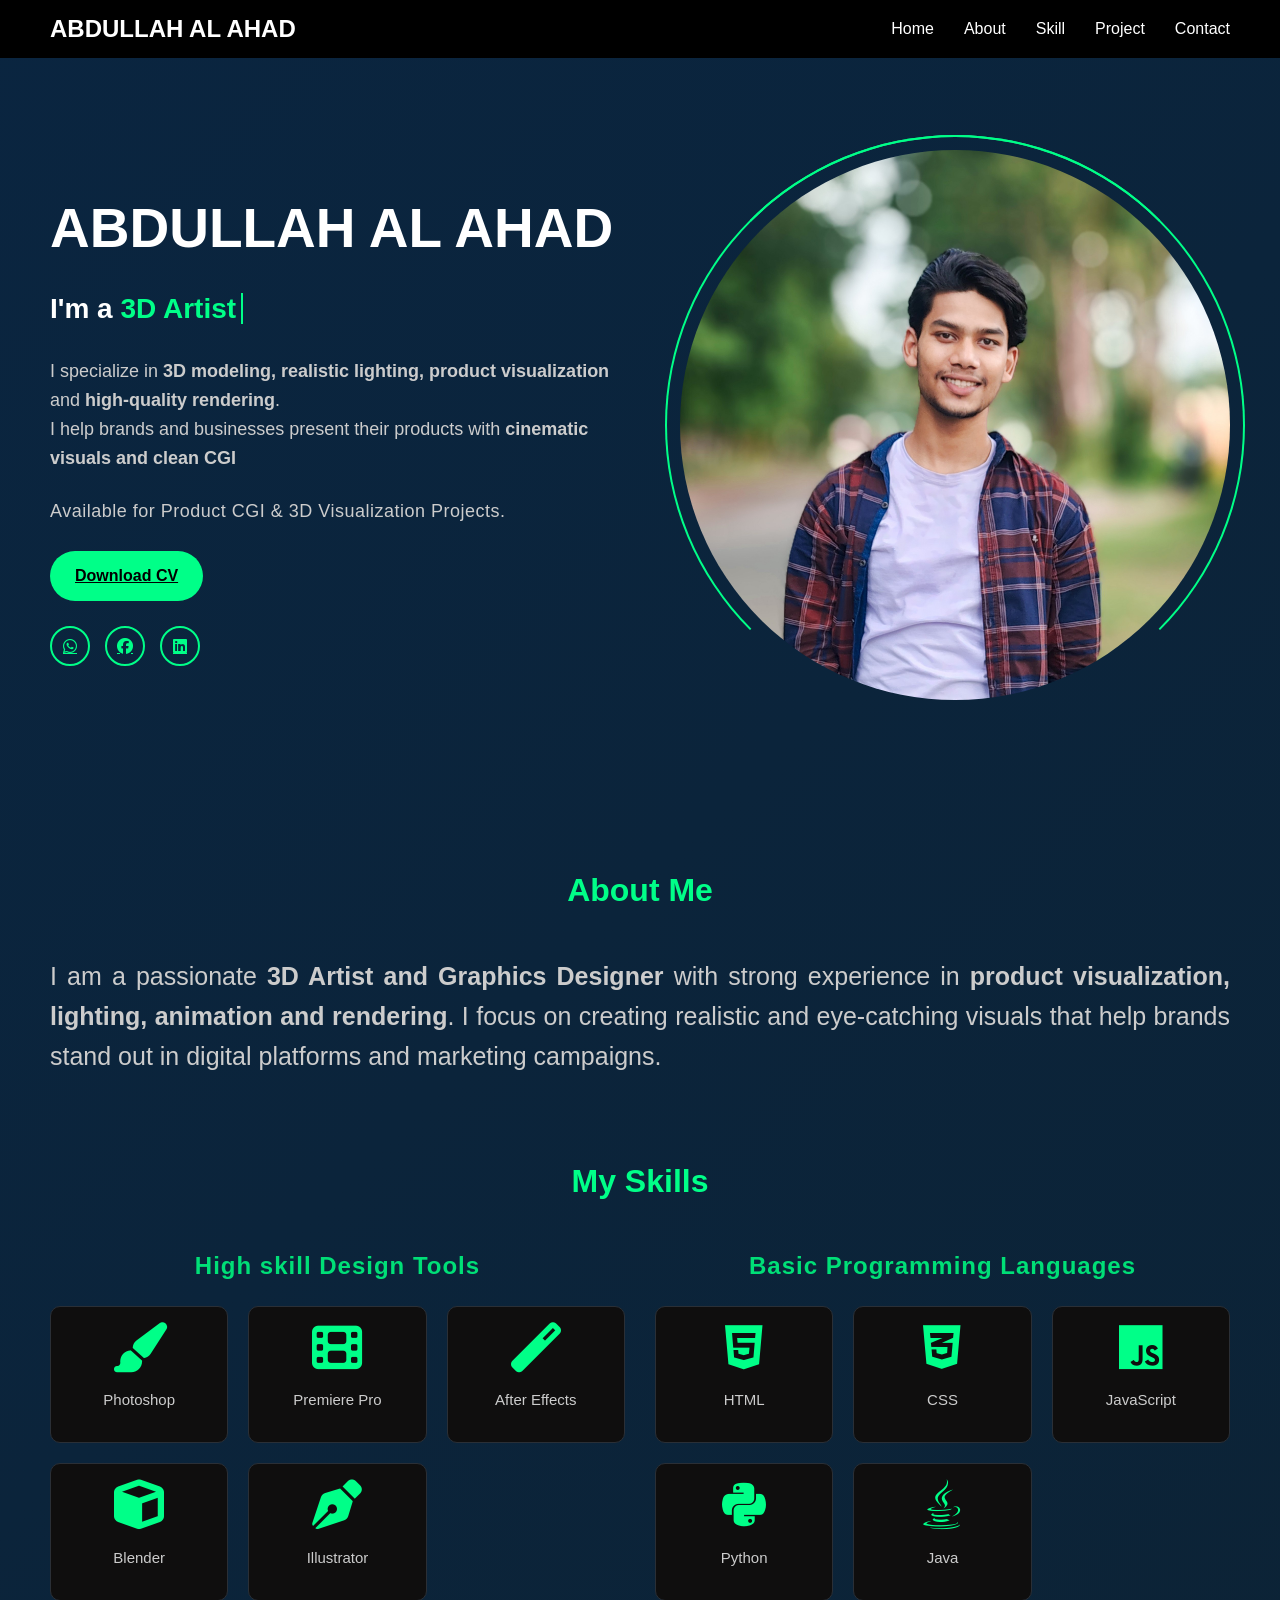
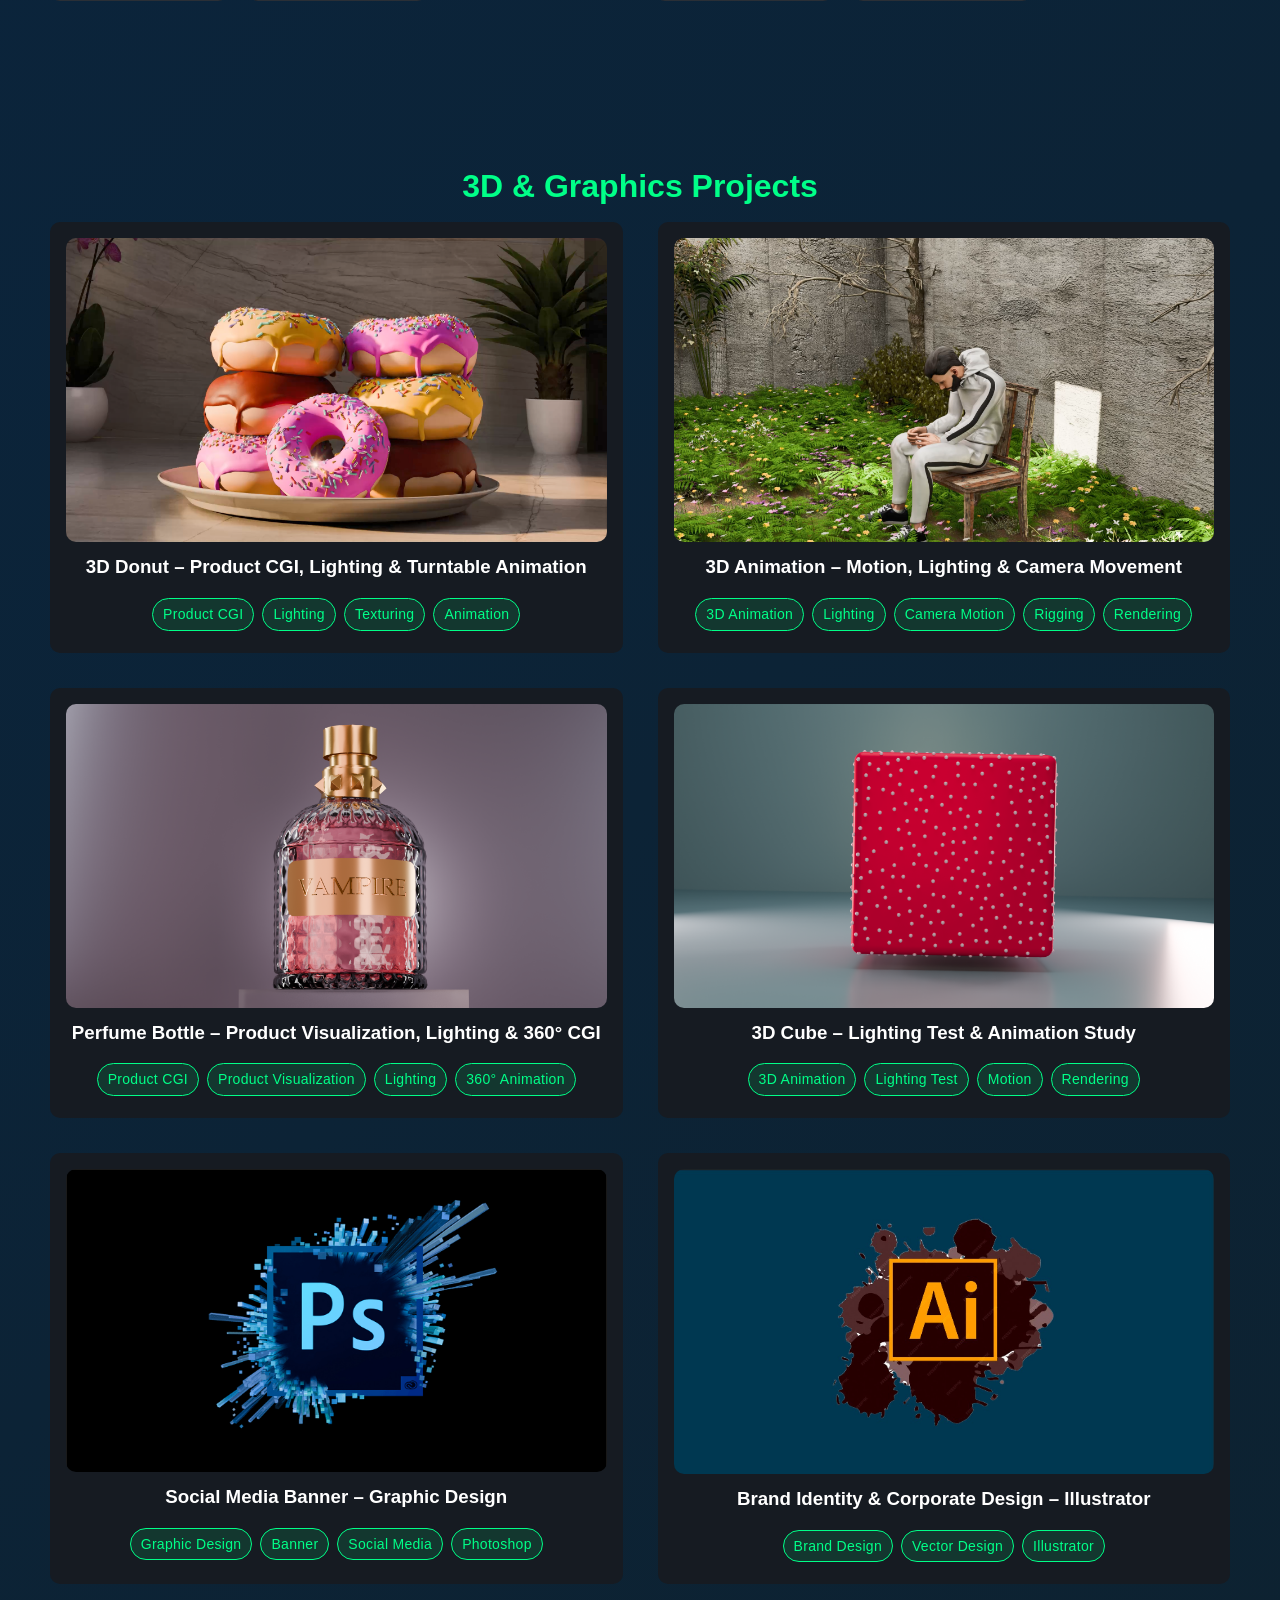
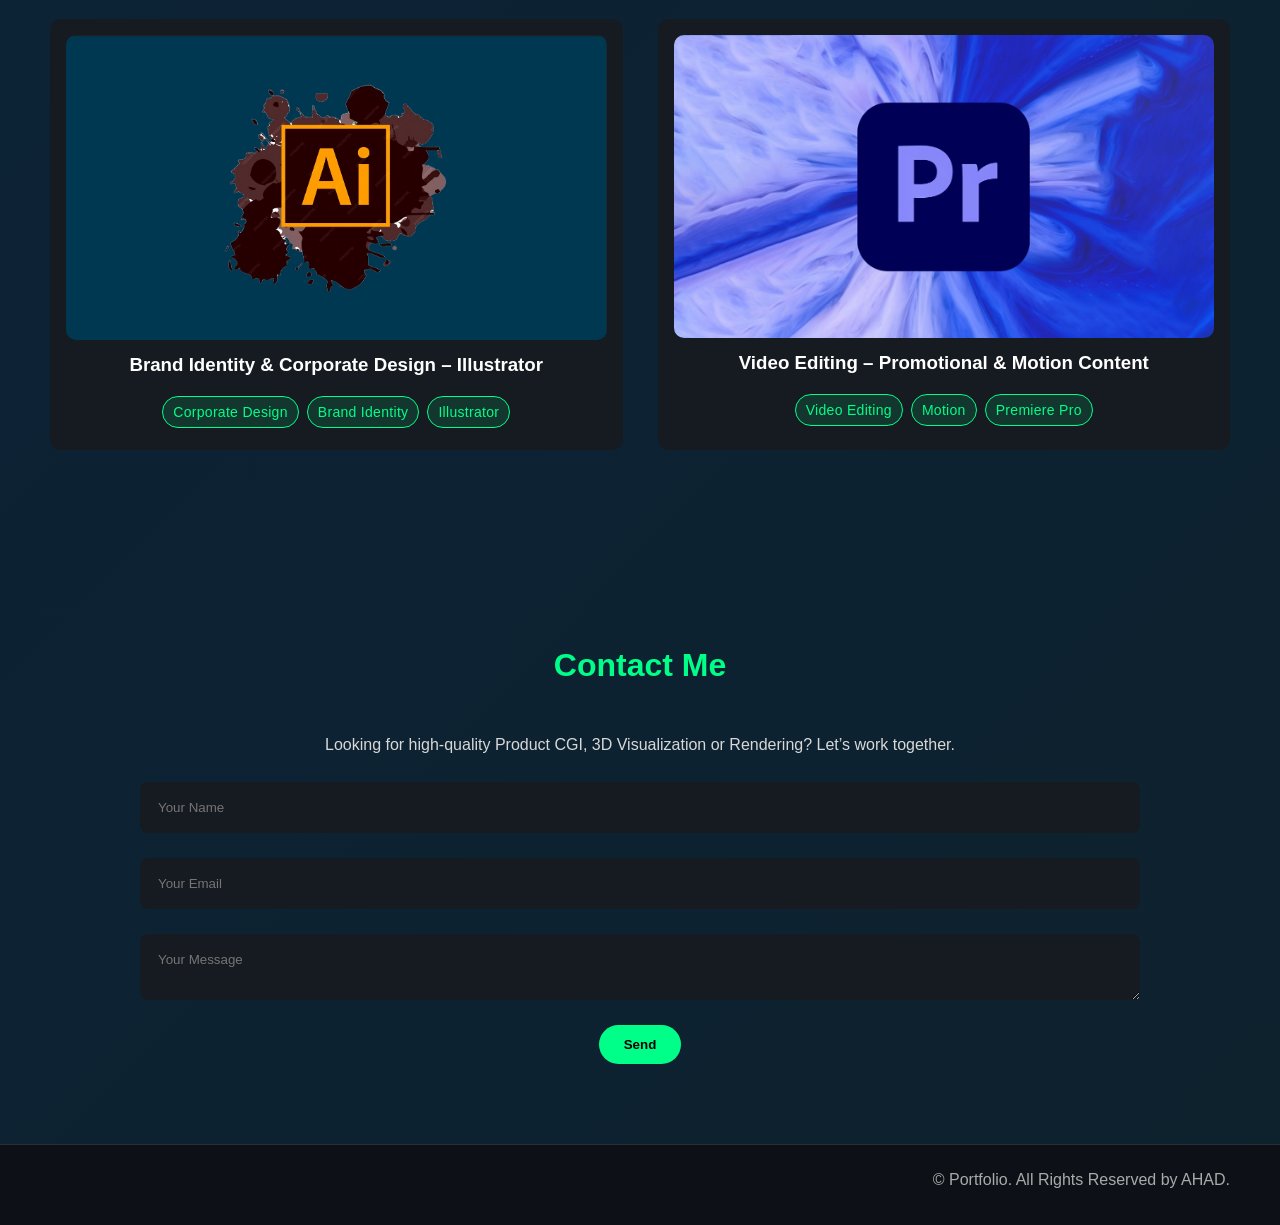
==== commit fa1ad475: "new graphic" ====
--- a/index.html
+++ b/index.html
@@ -20,7 +20,7 @@
         <li><a href="#about">About</a></li>
         <li><a href="#skill">Skill</a></li>
         <li><a href="#portfolio">Project</a></li>
-        <li><a href="#services">Certificate</a></li>
+        <!-- <li><a href="#services">Certificate</a></li> -->
         <!-- <li><a href="#blog">Blogs</a></li> -->
         <li><a href="#contact">Contact</a></li>
       </ul>
@@ -235,7 +235,7 @@
               <span class="project-tag">Product Visualization</span>
               <span class="project-tag">Lighting</span>
               <span class="project-tag">360° Animation</span>
-              
+
             </div>
 
             <p class="project-desc">
@@ -424,7 +424,7 @@
 
 
   <!-- Services Section -->
-  <section id="services" class="services">
+  <!-- <section id="services" class="services">
     <h2 class="section-title">Certificate of Completion</h2>
     <div class="services-grid">
 
@@ -437,7 +437,7 @@
       </a>
 
     </div>
-  </section>
+  </section> -->
 
 
   <!-- Blog Section -->
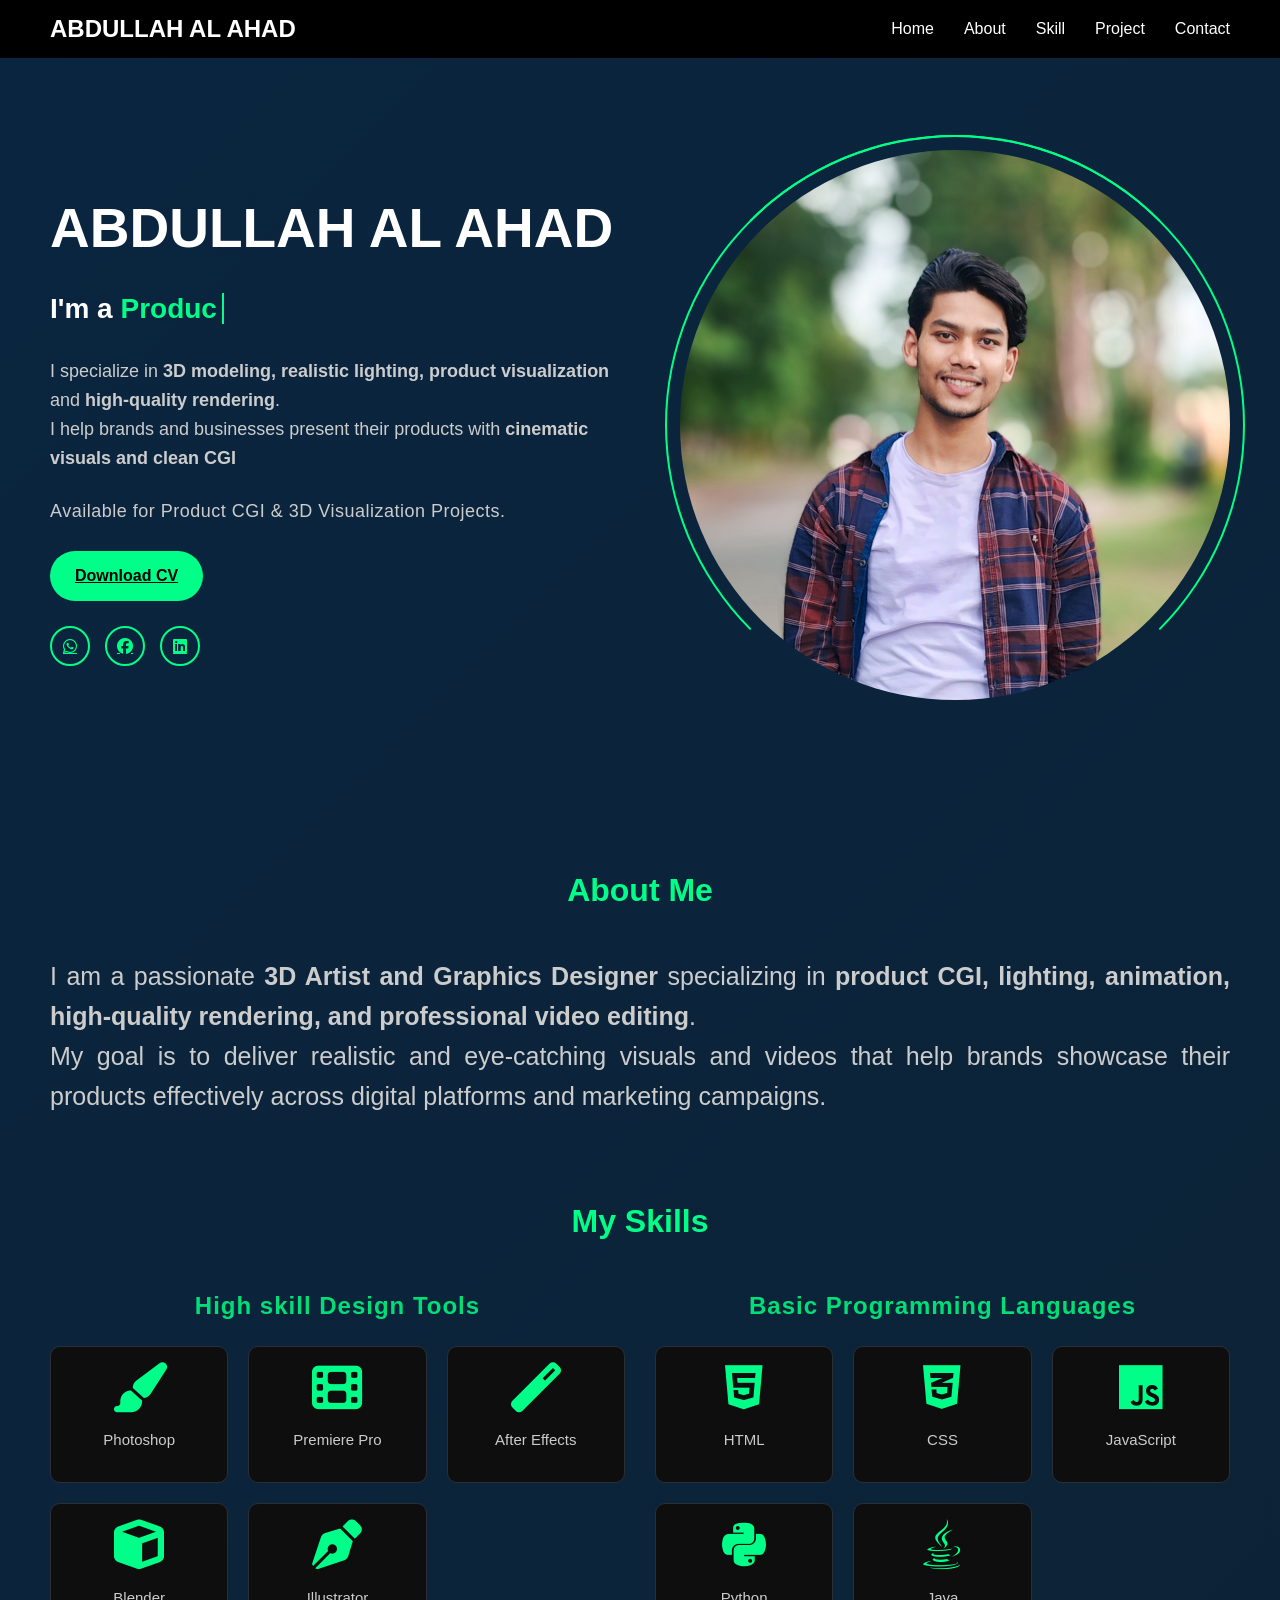
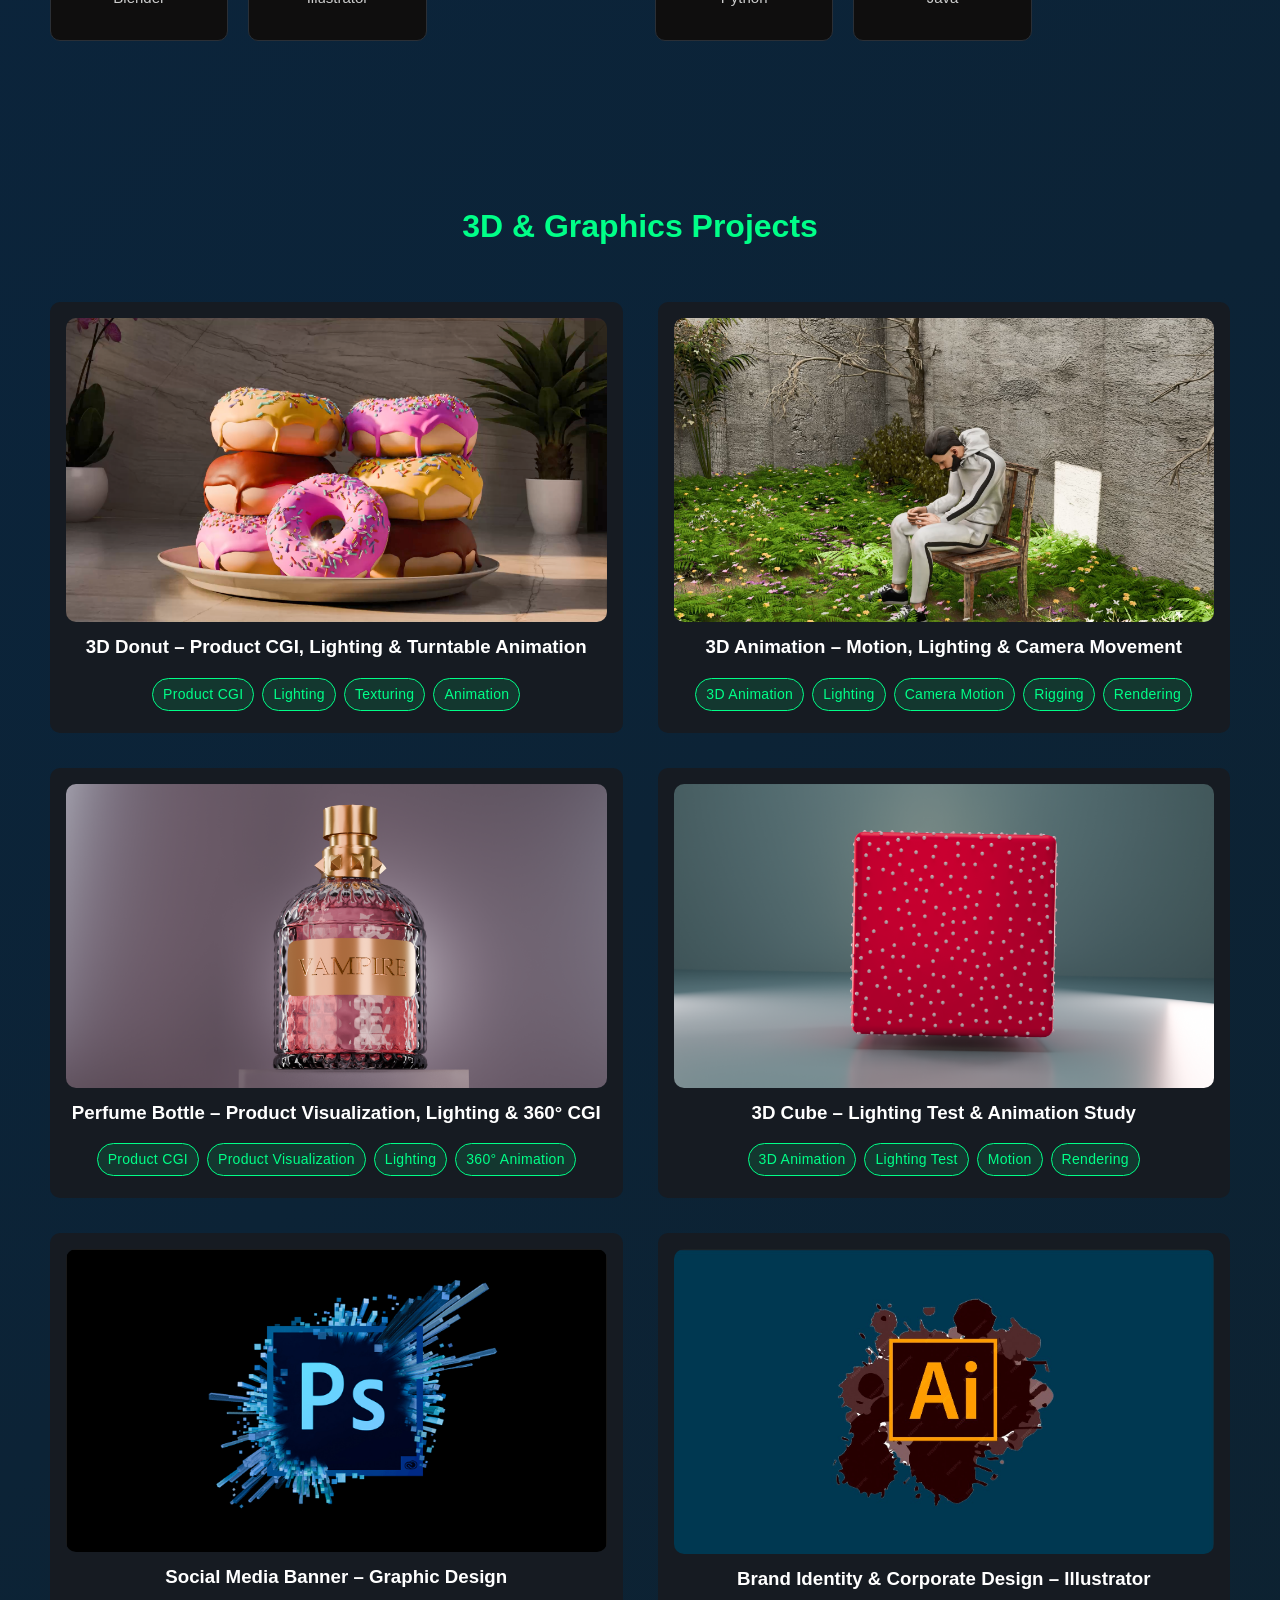
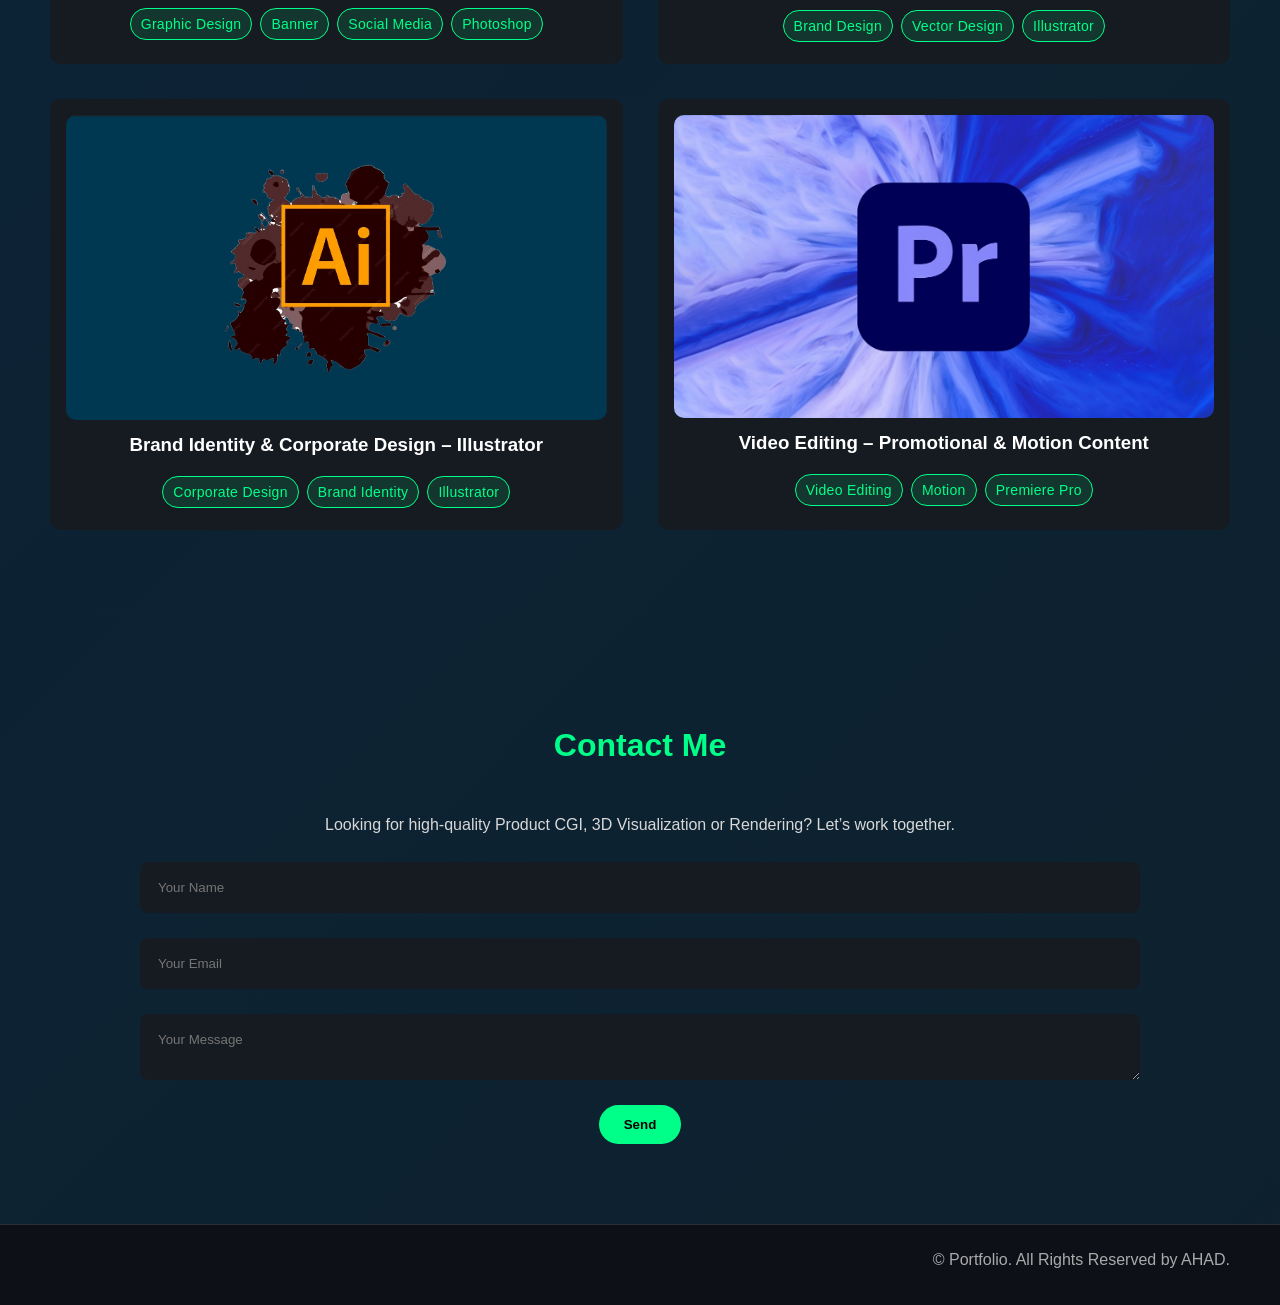
==== commit 41d5e4c7: "add new" ====
--- a/index.html
+++ b/index.html
@@ -66,11 +66,10 @@
   <section id="about" class="about">
     <h2 class="section-title">About Me</h2>
     <p>
-      I am a passionate <b>3D Artist and Graphics Designer</b> with strong experience in
-      <b>product visualization, lighting, animation and rendering</b>.
-
-      I focus on creating realistic and eye-catching visuals that help brands
-      stand out in digital platforms and marketing campaigns.
+      I am a passionate <strong>3D Artist and Graphics Designer</strong> specializing in
+      <strong>product CGI, lighting, animation, high-quality rendering, and professional video editing</strong>.<br>
+      My goal is to deliver realistic and eye-catching visuals and videos that help brands
+      showcase their products effectively across digital platforms and marketing campaigns.
     </p>
 
   </section>
--- a/styles.css
+++ b/styles.css
@@ -398,6 +398,7 @@
 
 /* Wrapper */
 #portfolio-wrapper {
+  margin-top: 80px;
   display: flex;
   flex-direction: column;
   gap: 40px;
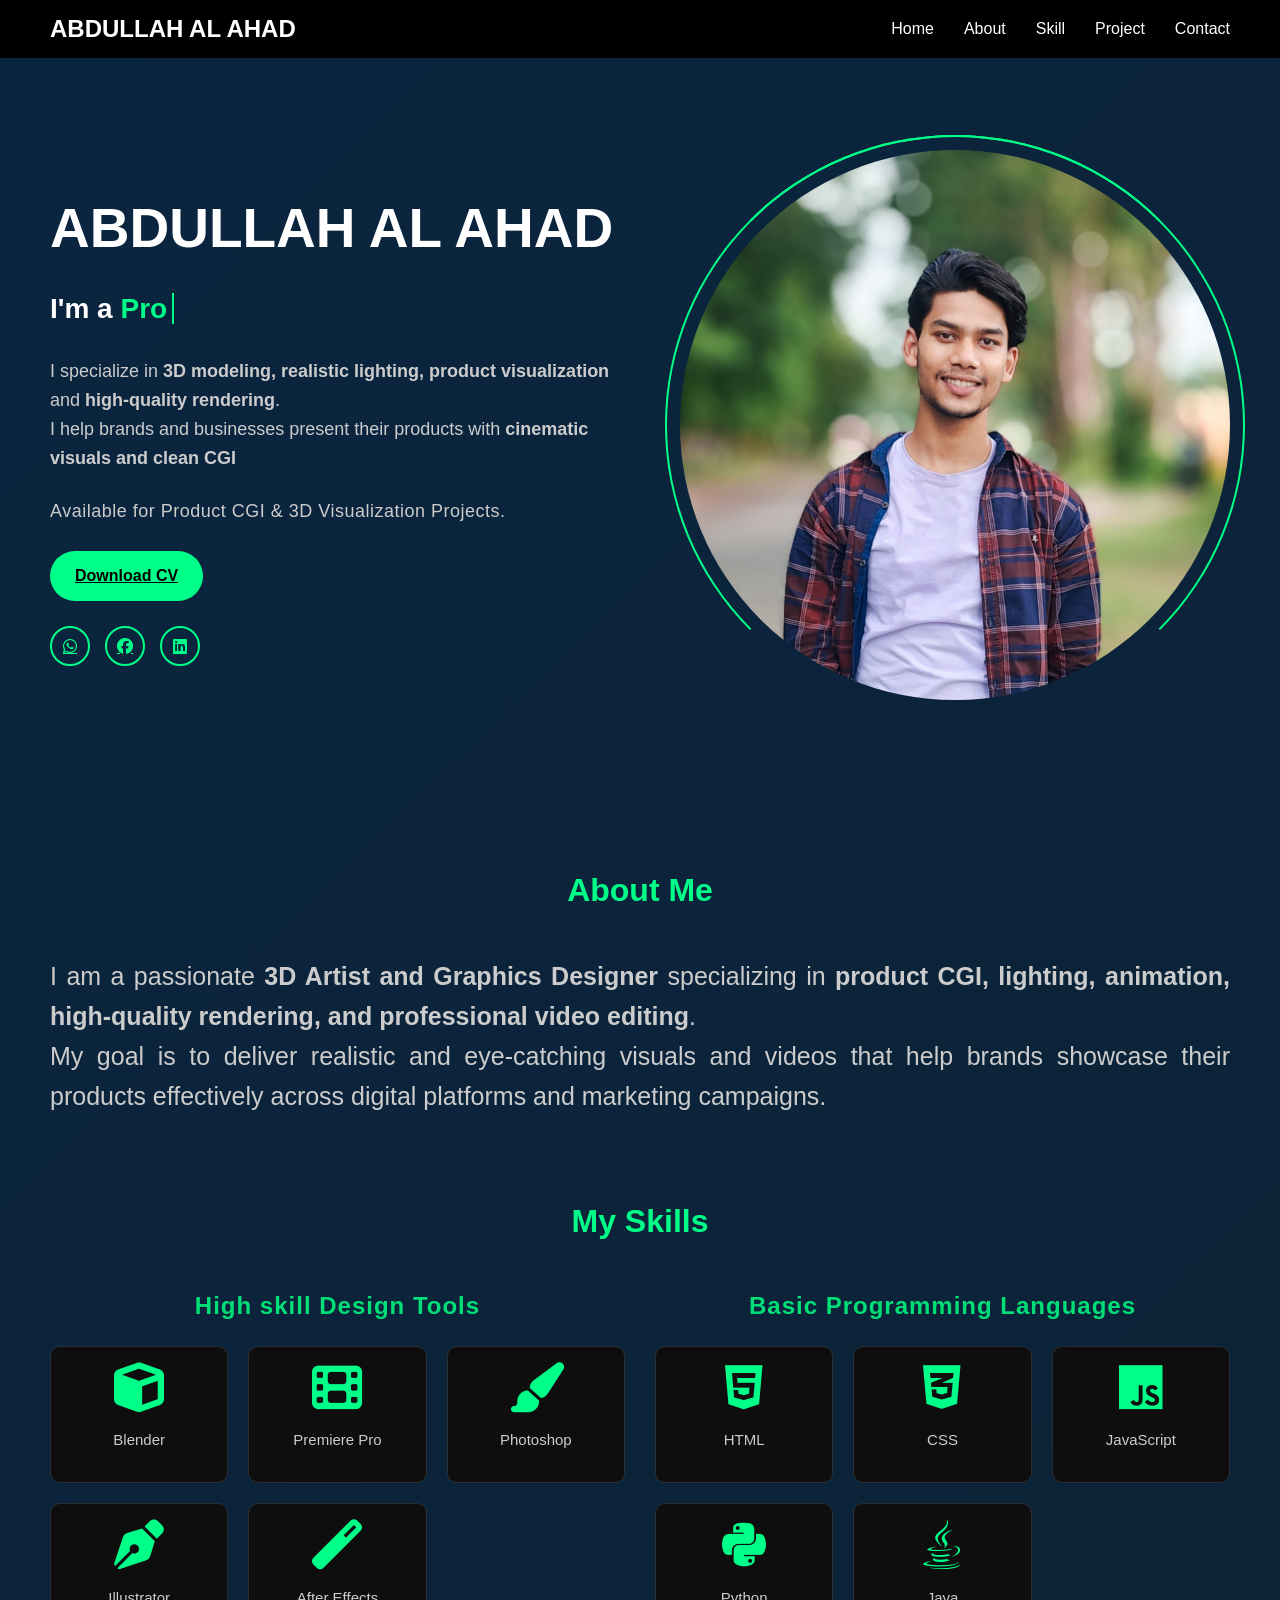
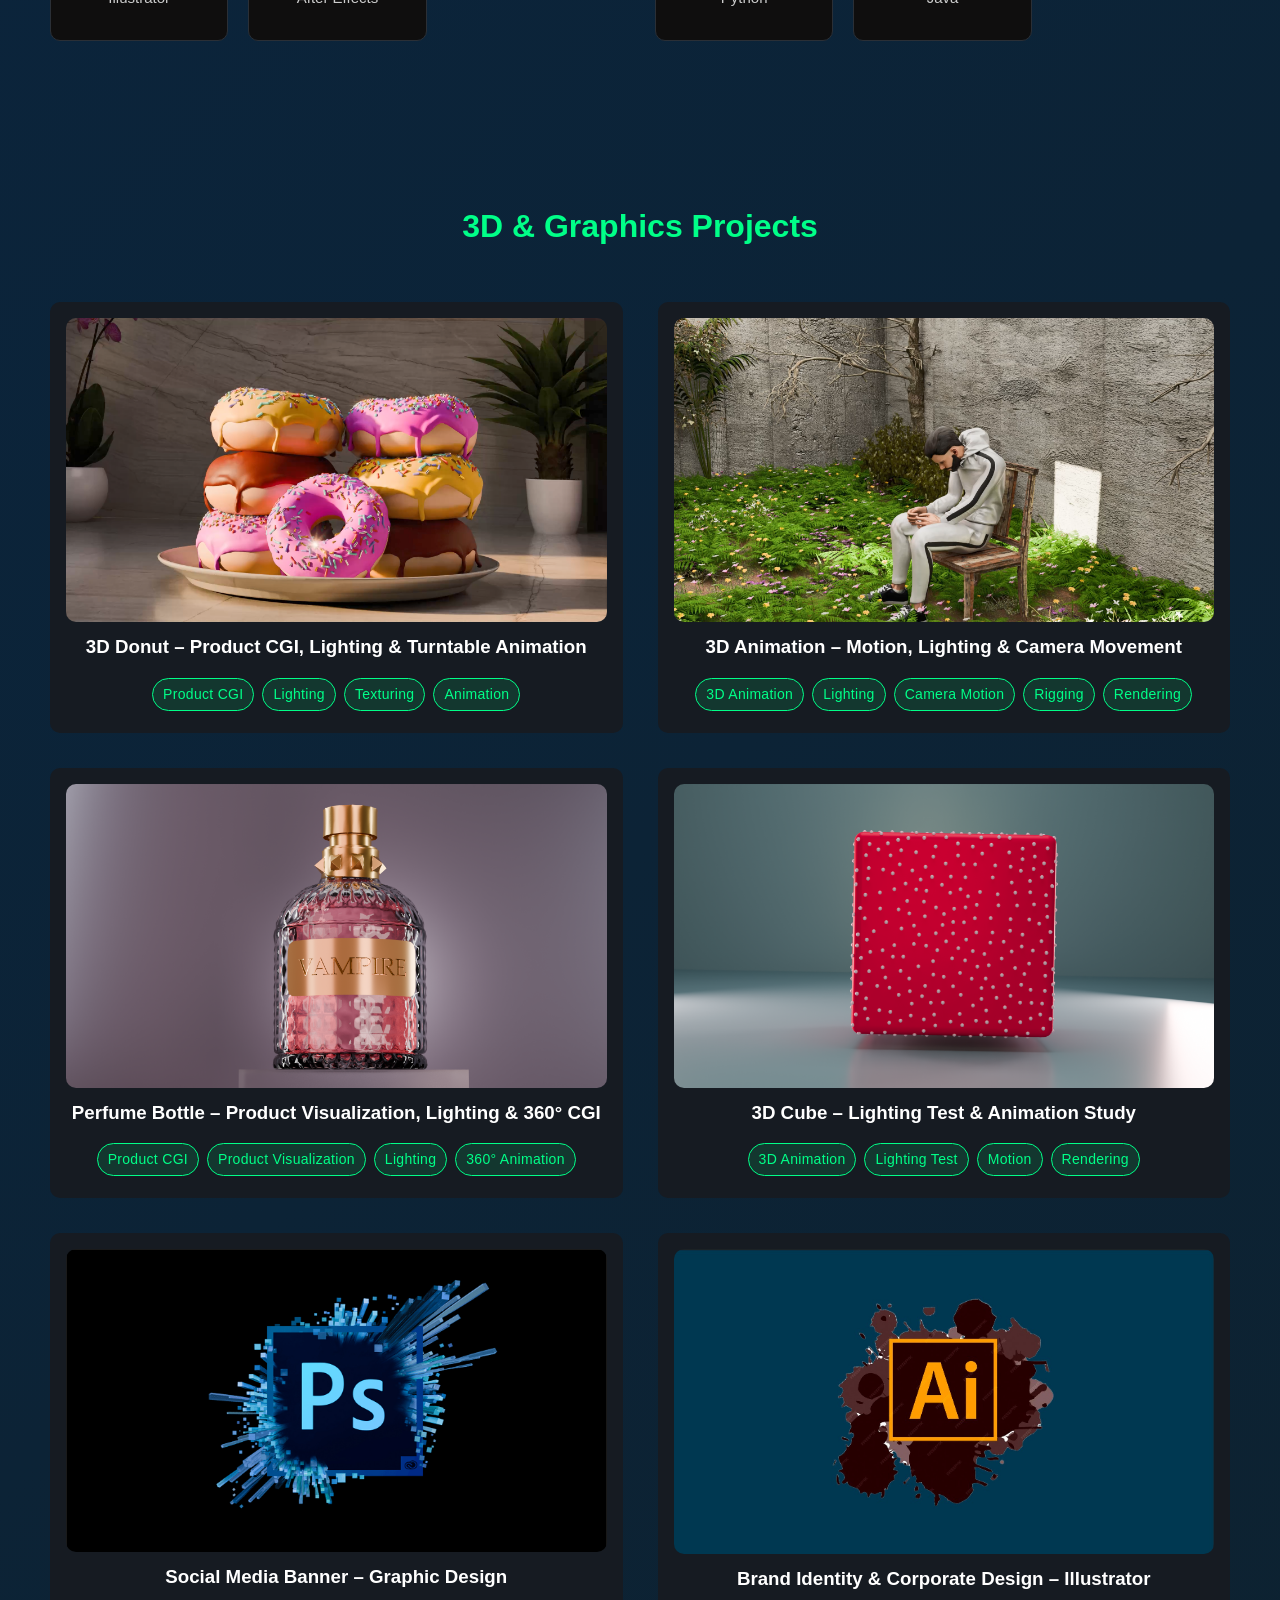
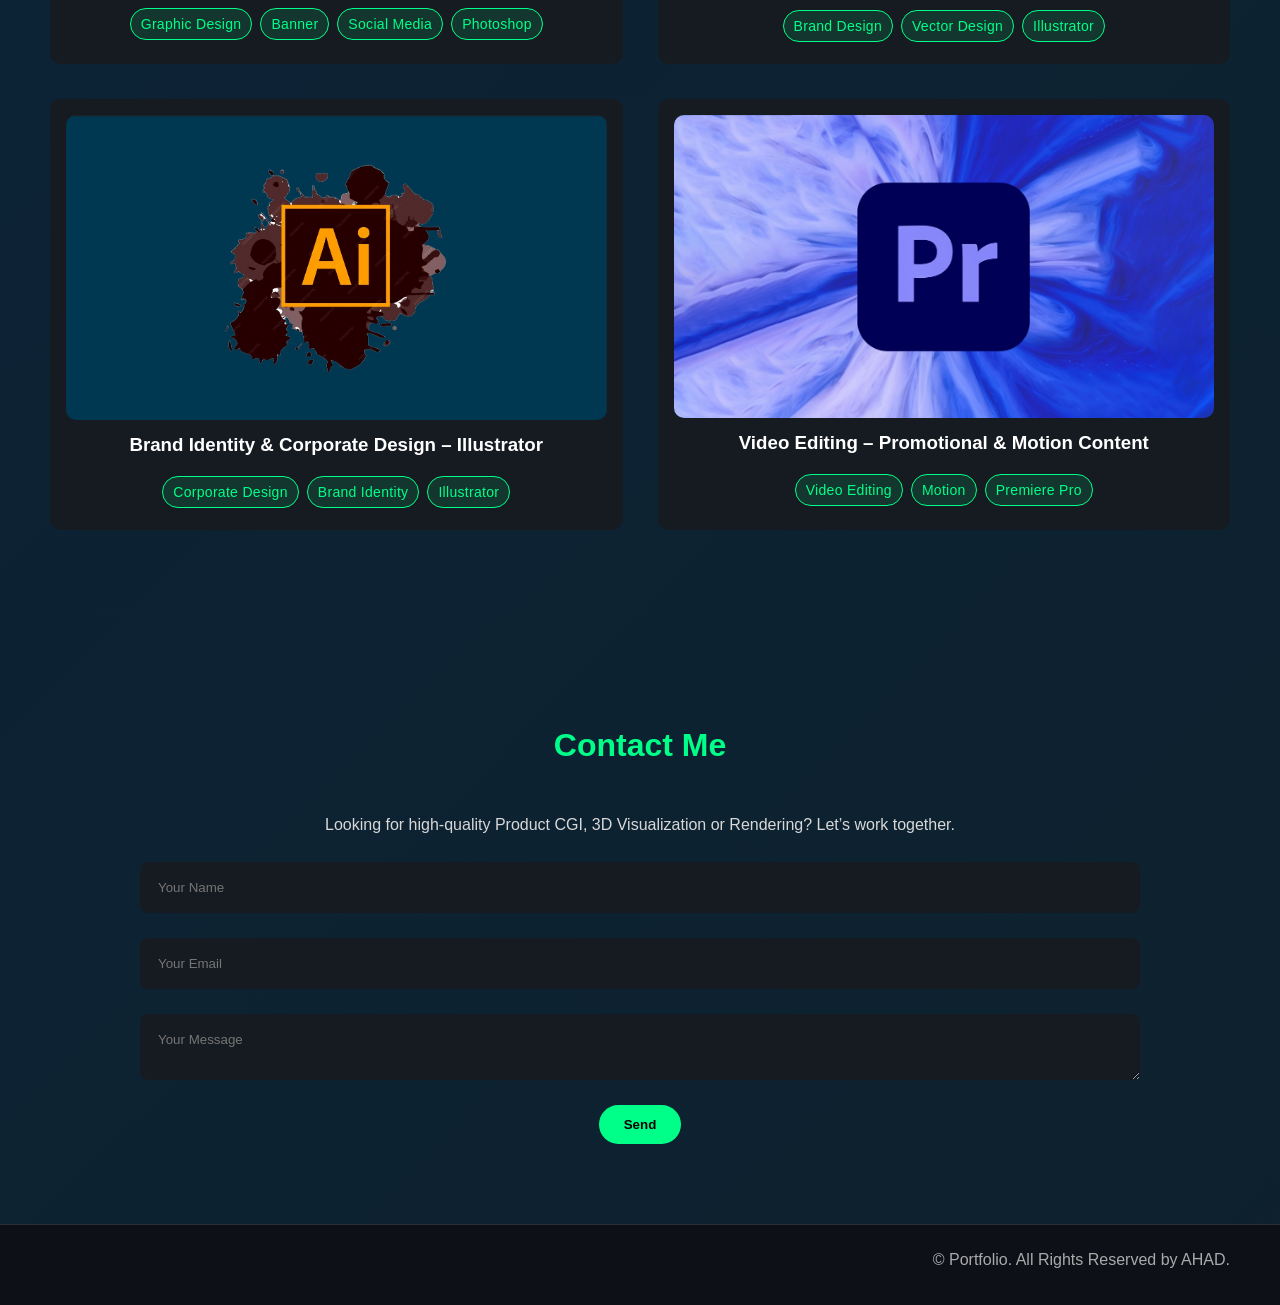
==== commit 43bce185: "code fix" ====
--- a/index.html
+++ b/index.html
@@ -101,24 +101,25 @@
 
       <!-- Design + Programming Row -->
       <div class="skills-row">
+
         <!-- Design Tools -->
         <div class="skills-column design-tools">
           <h3 class="skill-subtitle">High skill Design Tools</h3>
           <div class="skills-grid">
+            <div class="service-box"><i class="fas fa-cube"></i>
+              <h3>Blender</h3>
+            </div>
+            <div class="service-box"><i class="fas fa-film"></i>
+              <h3>Premiere Pro</h3>
+            </div>
             <div class="service-box"><i class="fas fa-paint-brush"></i>
               <h3>Photoshop</h3>
             </div>
-            <div class="service-box"><i class="fas fa-film"></i>
-              <h3>Premiere Pro</h3>
+            <div class="service-box"><i class="fas fa-pen-nib"></i>
+              <h3>Illustrator</h3>
             </div>
             <div class="service-box"><i class="fas fa-magic"></i>
               <h3>After Effects</h3>
-            </div>
-            <div class="service-box"><i class="fas fa-cube"></i>
-              <h3>Blender</h3>
-            </div>
-            <div class="service-box"><i class="fas fa-pen-nib"></i>
-              <h3>Illustrator</h3>
             </div>
           </div>
         </div>
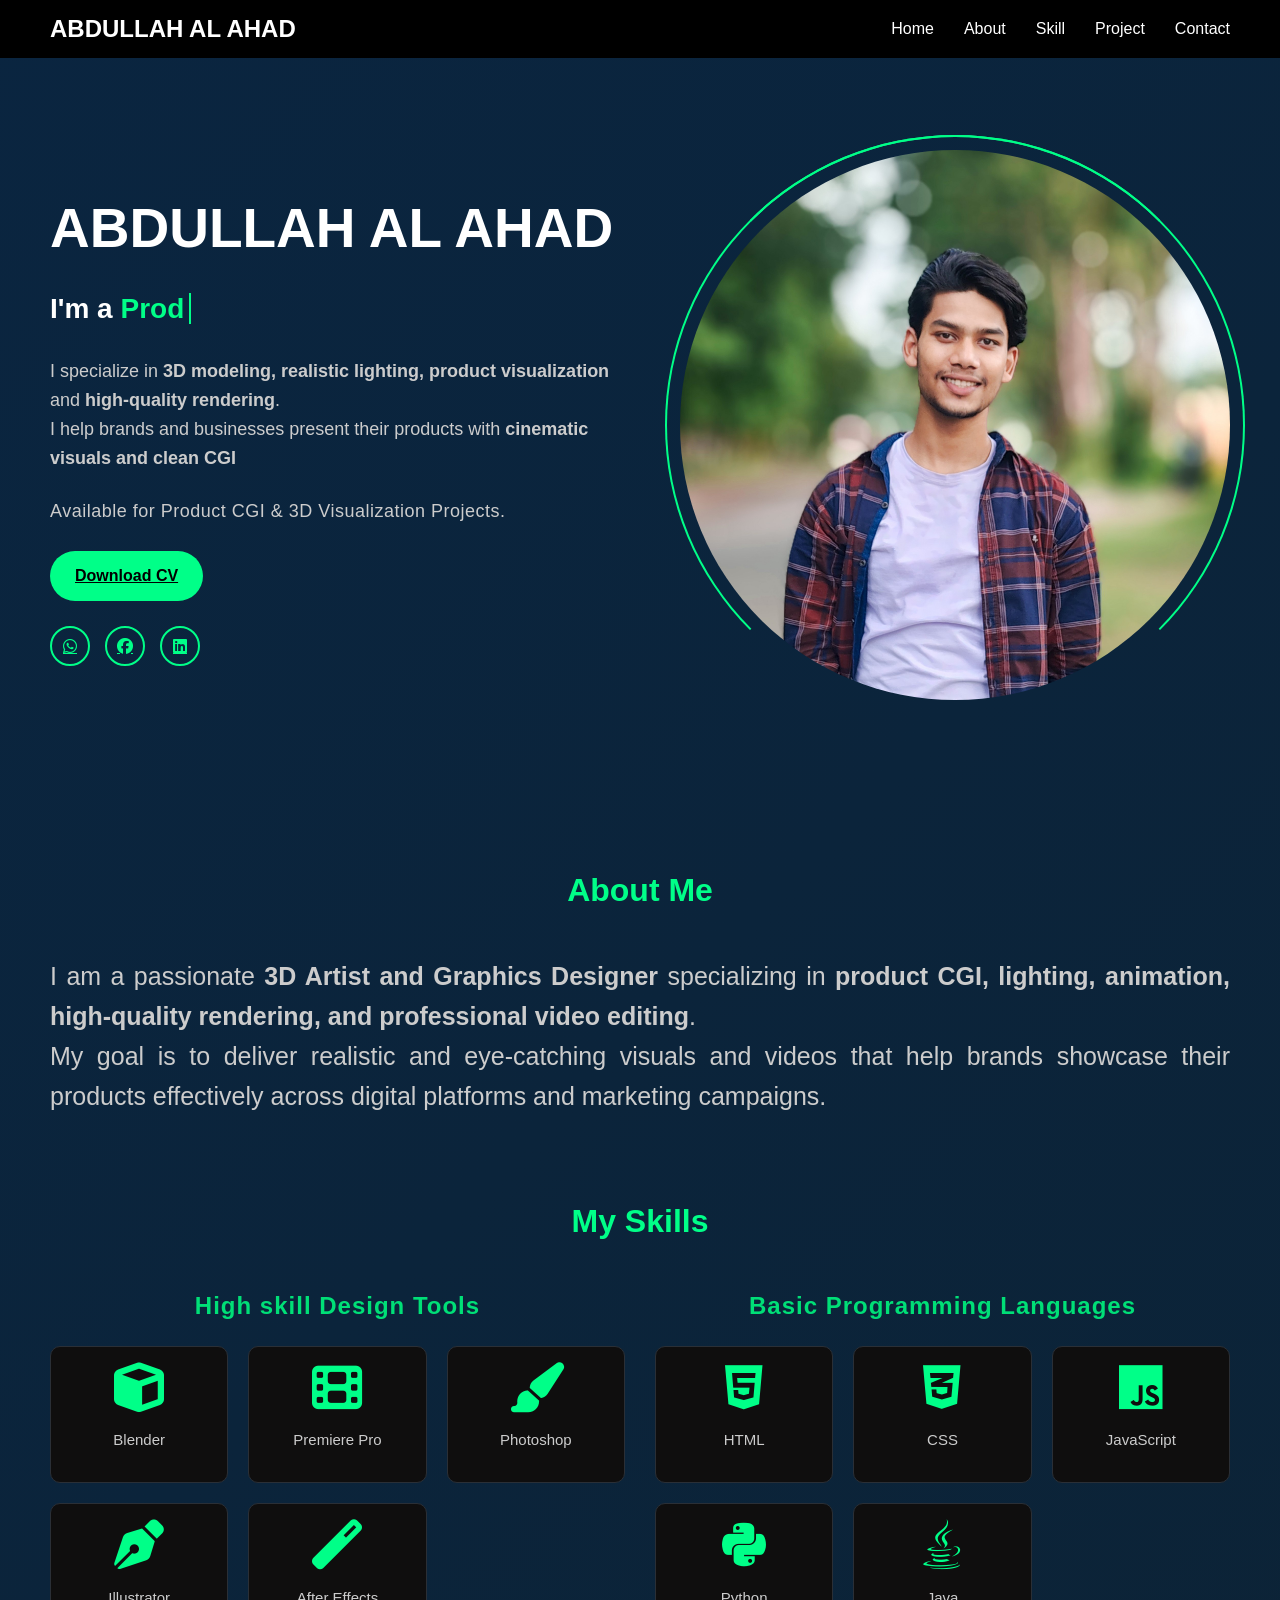
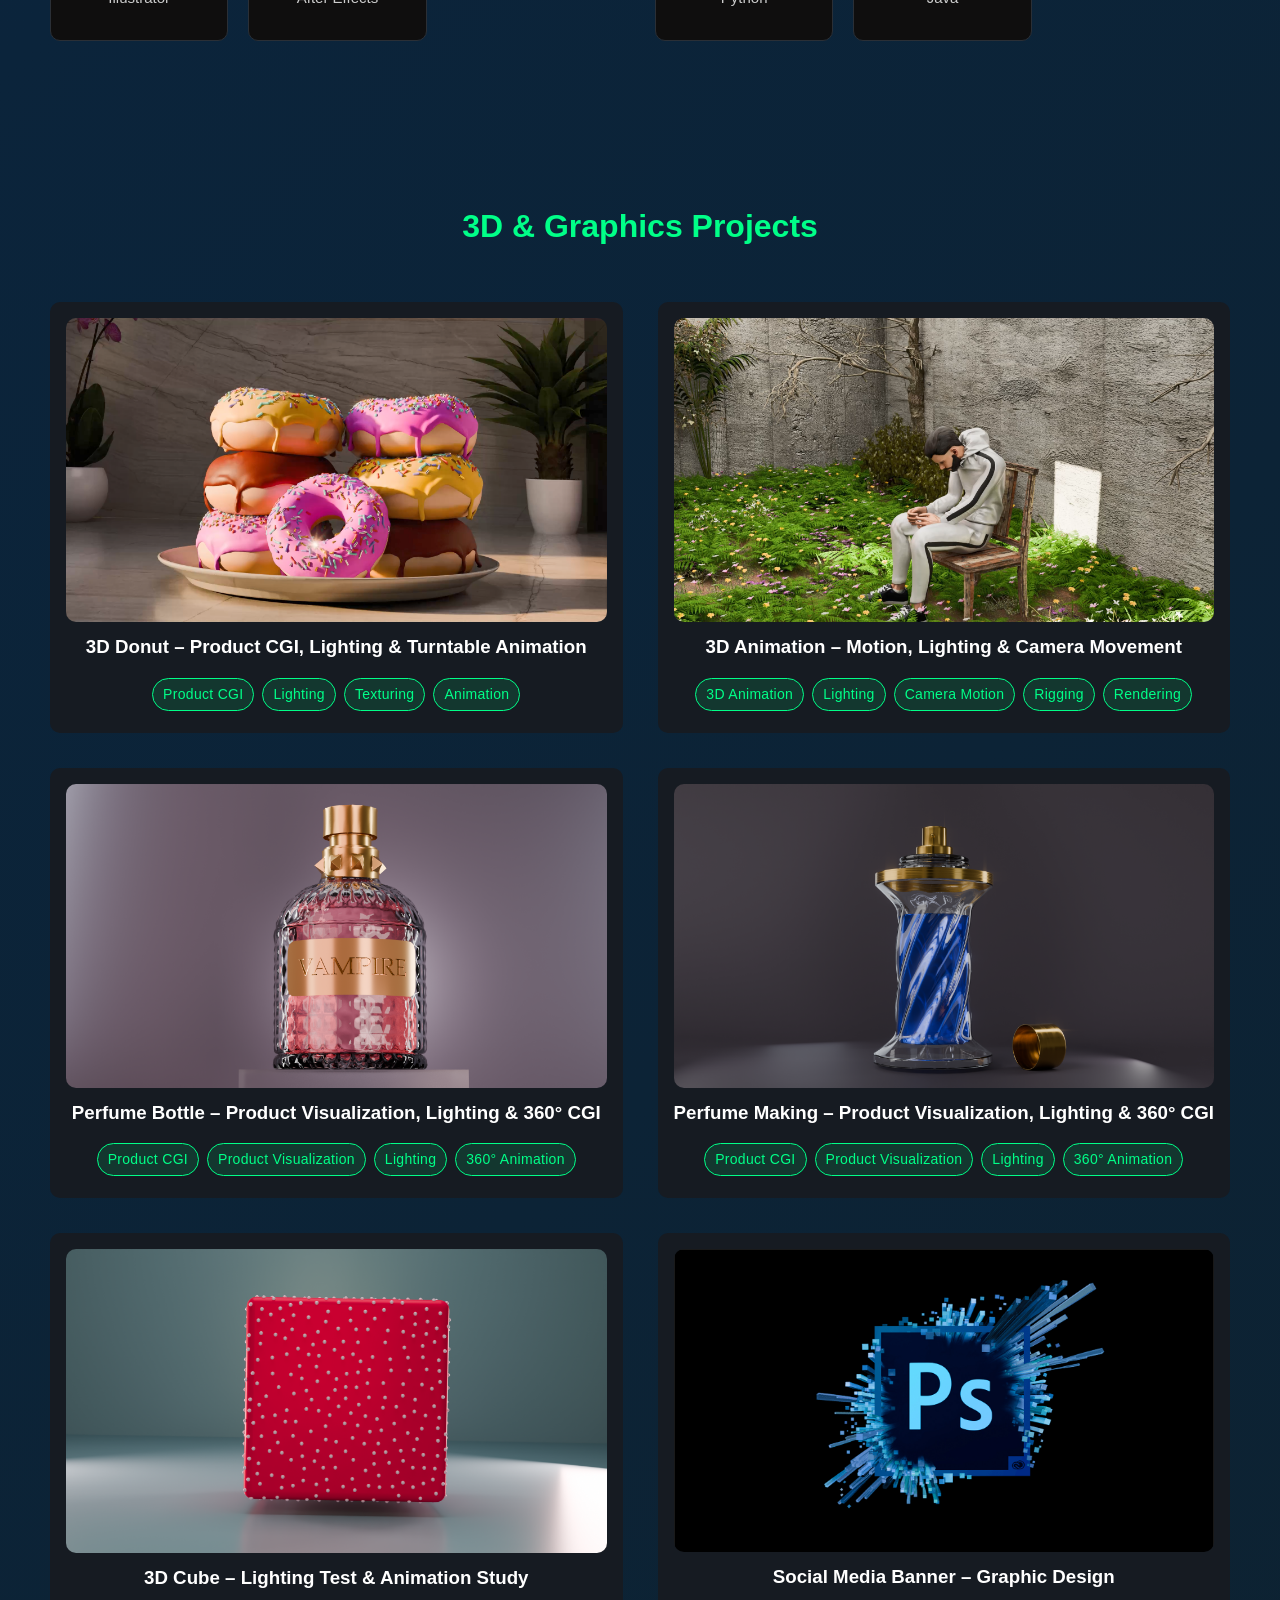
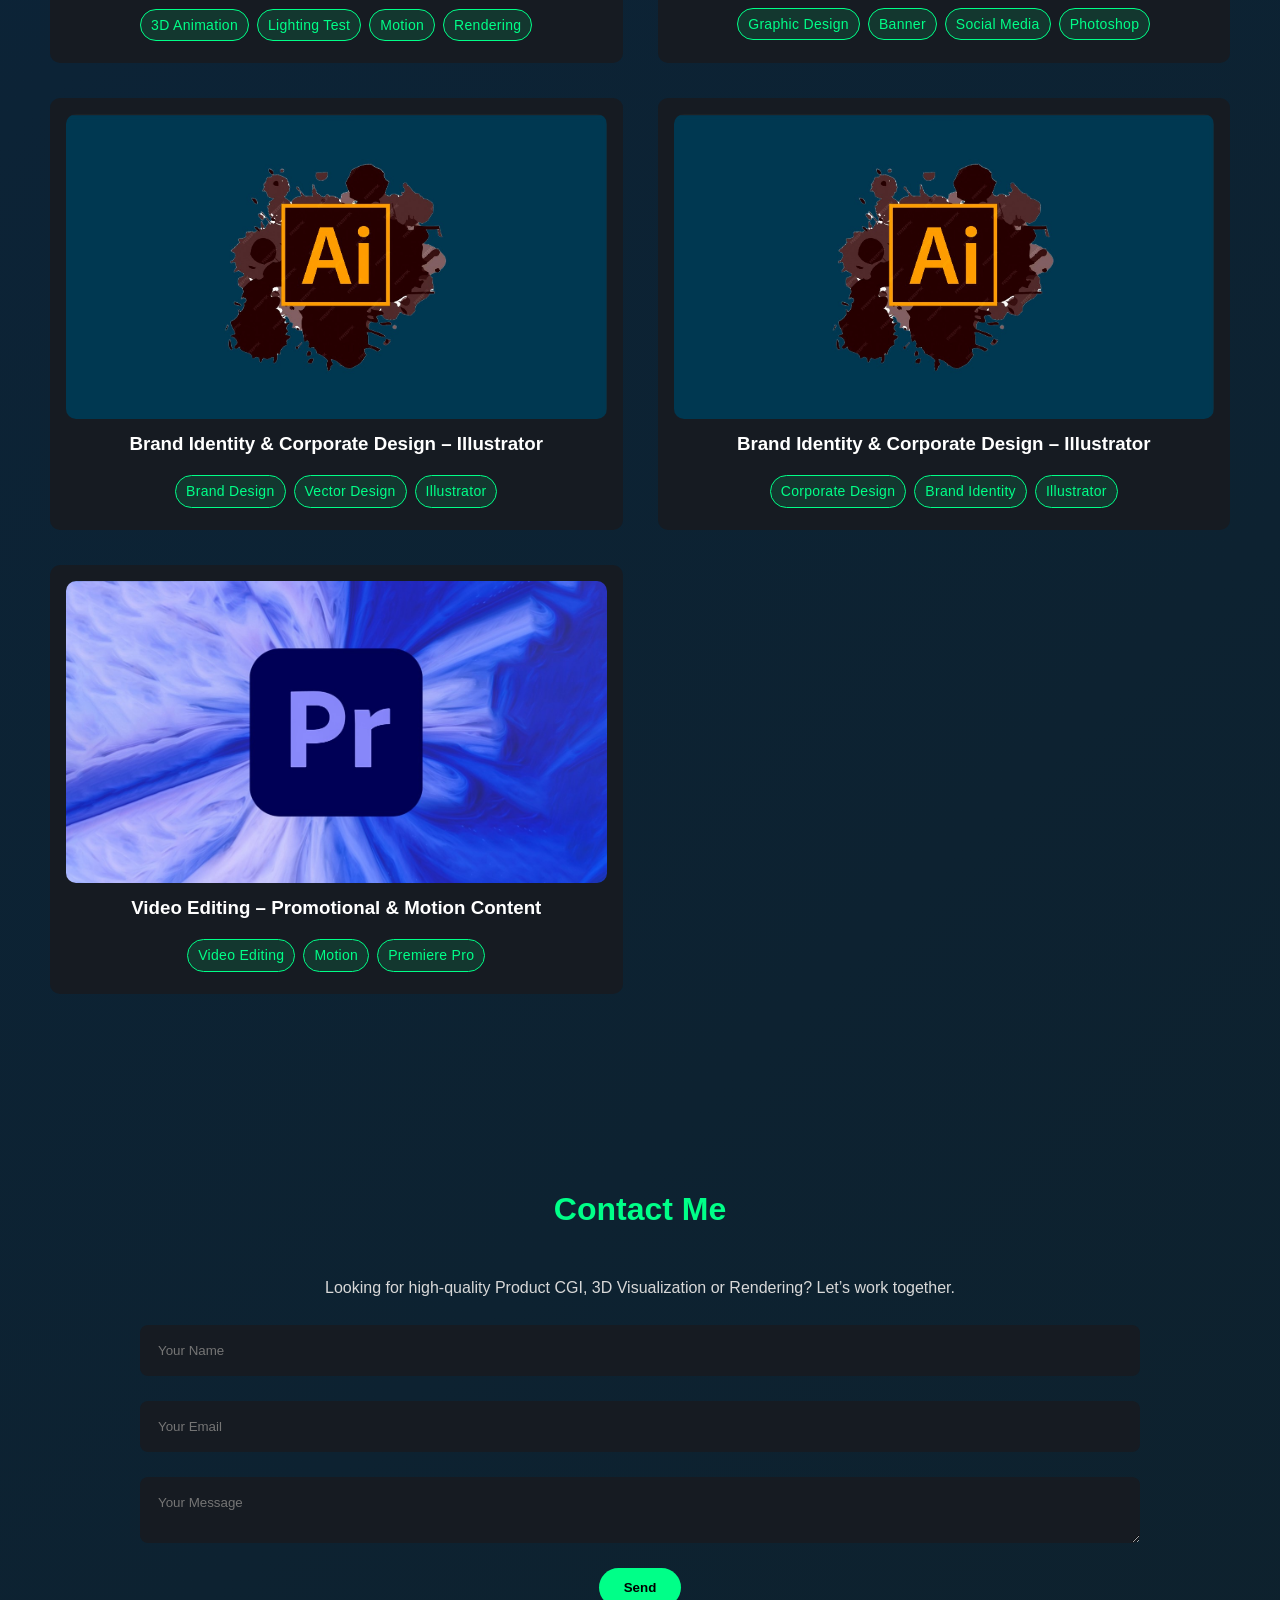
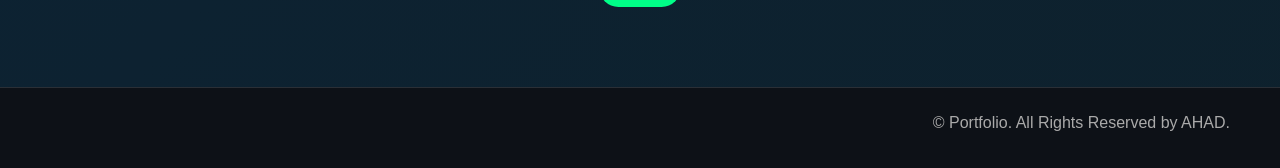
==== commit e018db14: "new" ====
--- a/index.html
+++ b/index.html
@@ -191,6 +191,8 @@
 
           </div>
 
+        
+
           <!-- GRAPHICS CARD-2 -->
           <div class="card" data-category="graphics">
             <div class="media-box">
@@ -230,6 +232,31 @@
               <video src="img/perfume-b/cgi.mp4" class="extra" style="display:none;"></video>
             </div>
             <h3>Perfume Bottle – Product Visualization, Lighting & 360° CGI</h3>
+            <div class="project-tags">
+              <span class="project-tag">Product CGI</span>
+              <span class="project-tag">Product Visualization</span>
+              <span class="project-tag">Lighting</span>
+              <span class="project-tag">360° Animation</span>
+
+            </div>
+
+            <p class="project-desc">
+              Premium product CGI showcasing perfume bottle design with realistic materials,
+              studio lighting setup, high-resolution still renders and smooth 360° rotation animation.
+              Ideal for e-commerce, branding, advertising and social media marketing.
+            </p>
+
+          </div>
+          <!-- ANOTHER PERFUME CARD(BLUE) -->
+          <div class="card" data-category="graphics">
+            <div class="media-box">
+              <img src="img/blue-perfume/bottol.png" class="main-preview" />
+              <img src="img/blue-perfume/font.png" class="extra" style="display:none;">
+              <img src="img/blue-perfume/left.png" class="extra" style="display:none;">
+              <img src="img/blue-perfume/right.png" class="extra" style="display:none;">
+              <video src="img/perfume-b/cgi.mp" class="extra" style="display:none;"></video>
+            </div>
+            <h3>Perfume Making – Product Visualization, Lighting & 360° CGI</h3>
             <div class="project-tags">
               <span class="project-tag">Product CGI</span>
               <span class="project-tag">Product Visualization</span>
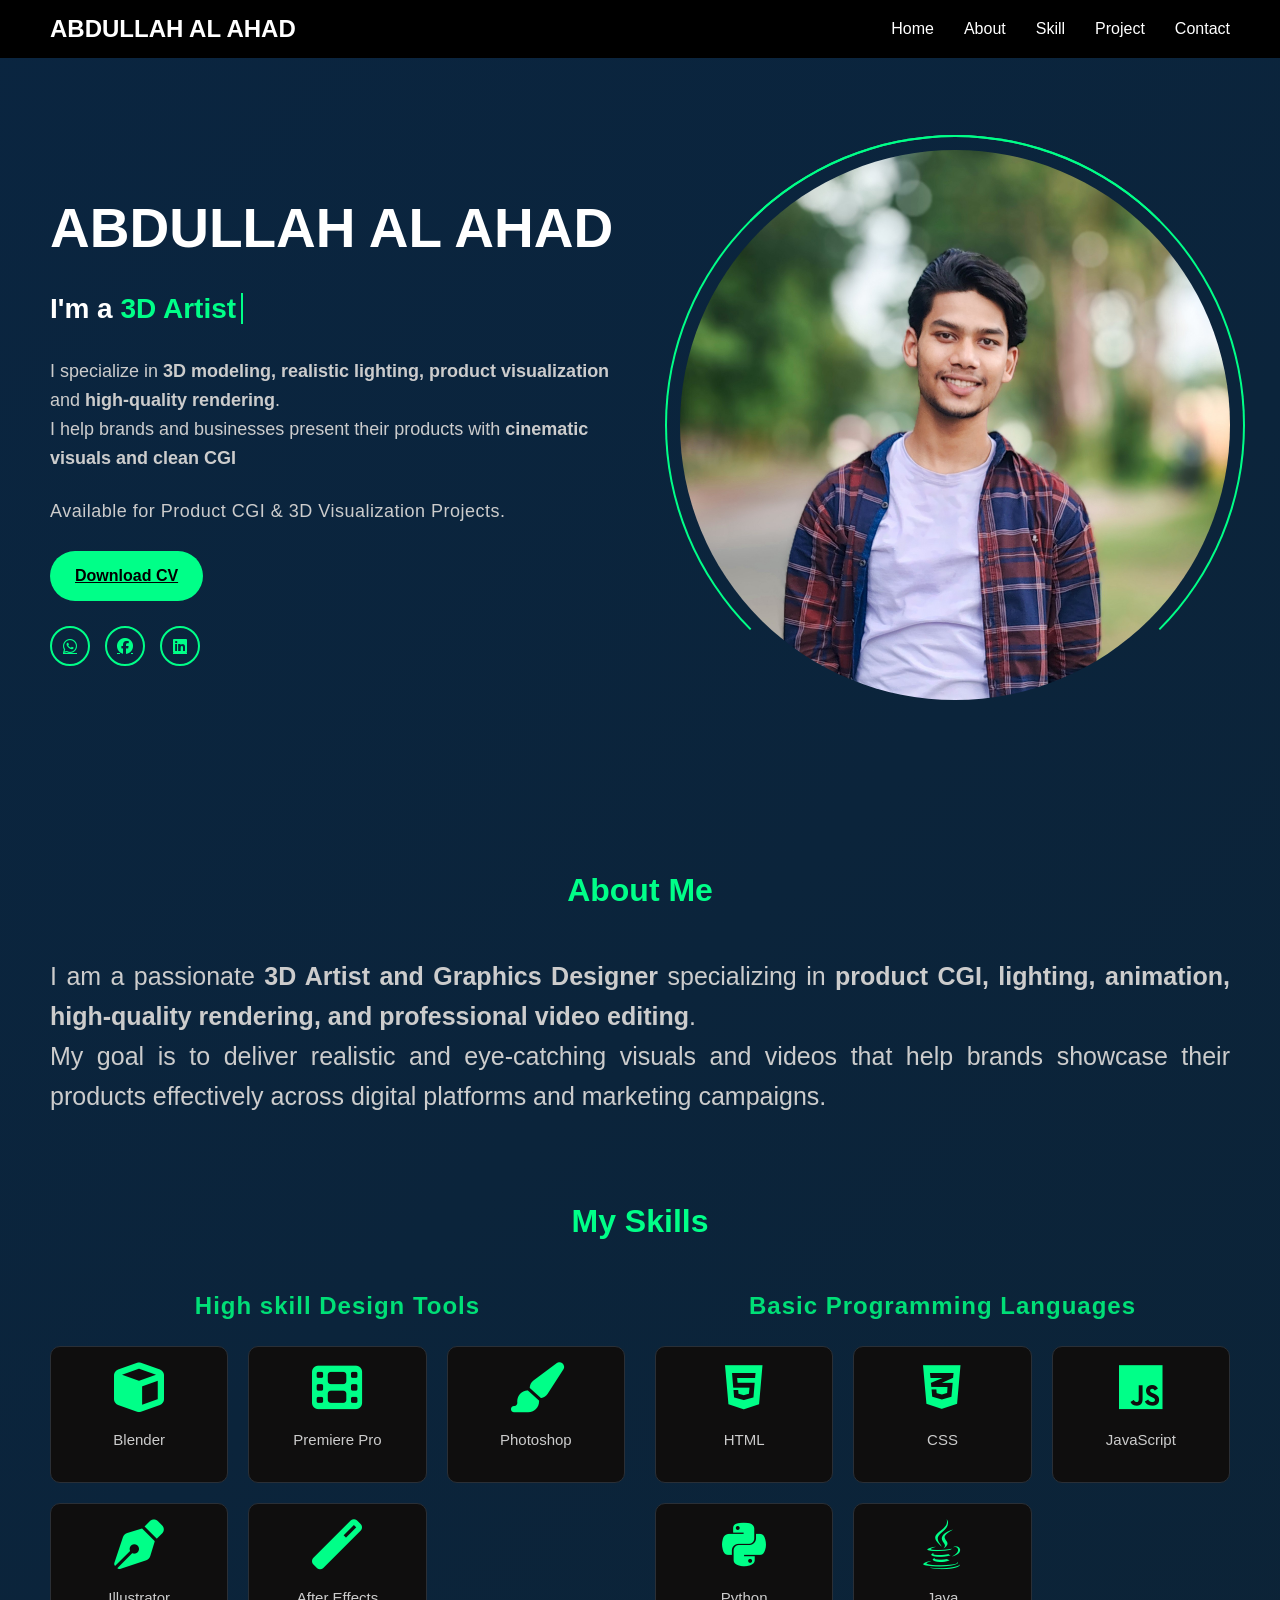
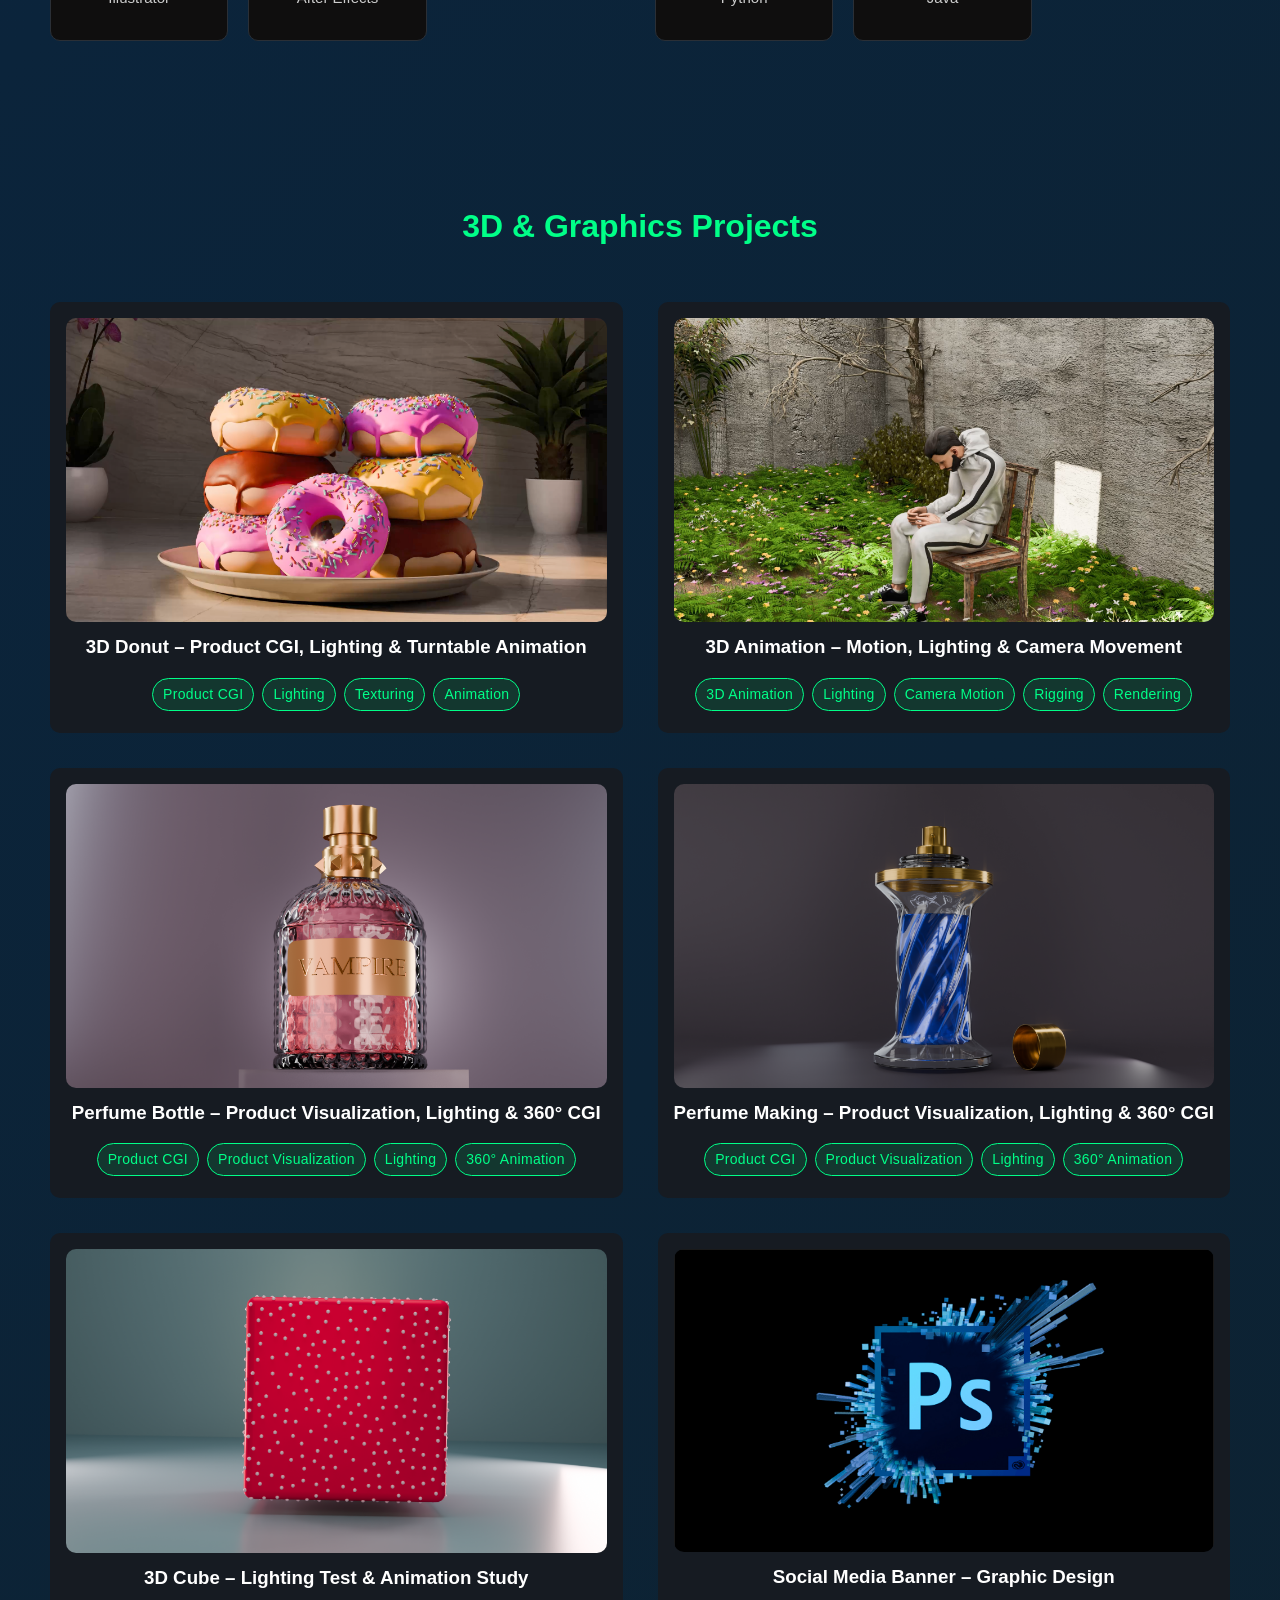
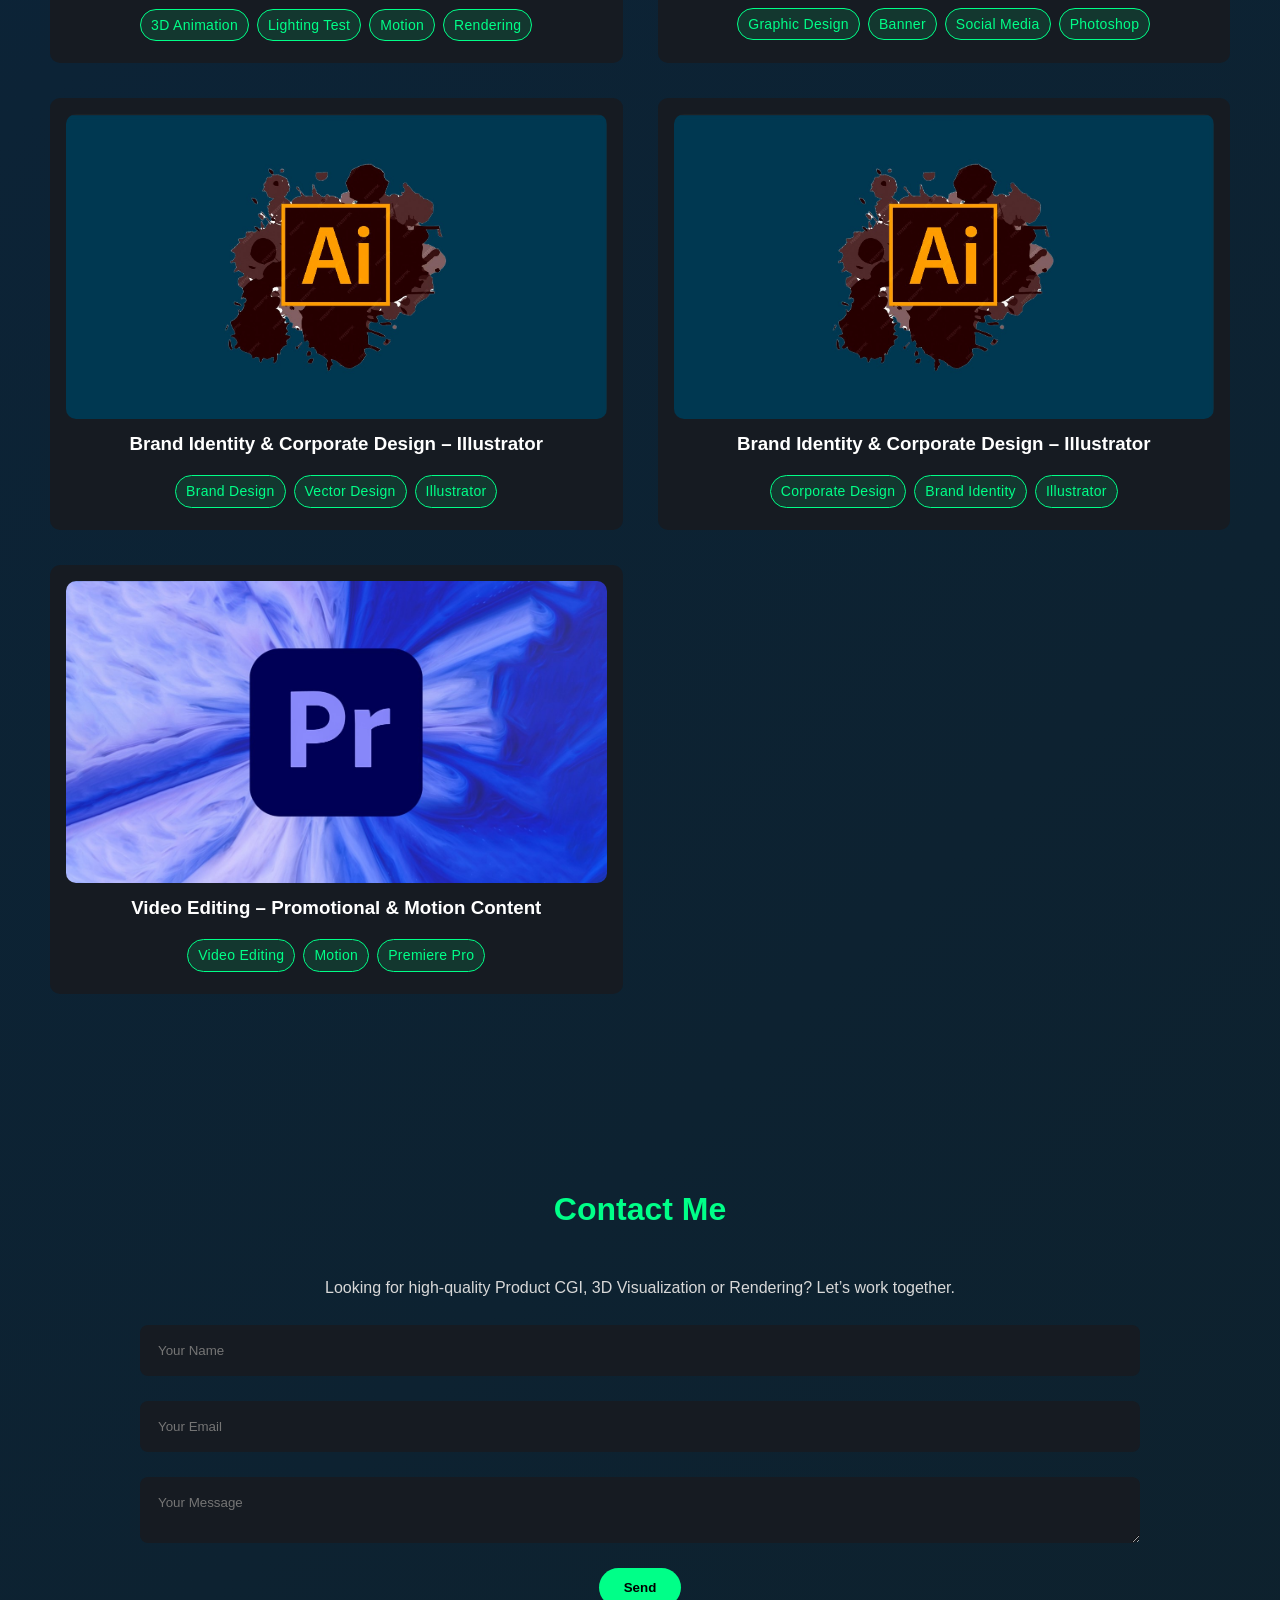
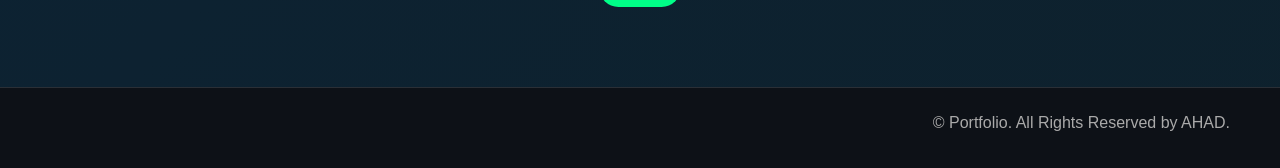
==== commit 34d20504: "new add" ====
--- a/index.html
+++ b/index.html
@@ -254,7 +254,9 @@
               <img src="img/blue-perfume/font.png" class="extra" style="display:none;">
               <img src="img/blue-perfume/left.png" class="extra" style="display:none;">
               <img src="img/blue-perfume/right.png" class="extra" style="display:none;">
-              <video src="img/perfume-b/cgi.mp" class="extra" style="display:none;"></video>
+              <img src="img/blue-perfume/b2.jpg" class="extra" style="display:none;">
+              <img src="img/blue-perfume/b1.jpg" class="extra" style="display:none;">
+              <video src="img/blue-perfume/purfume-b.mp4" class="extra" style="display:none;"></video>
             </div>
             <h3>Perfume Making – Product Visualization, Lighting & 360° CGI</h3>
             <div class="project-tags">
